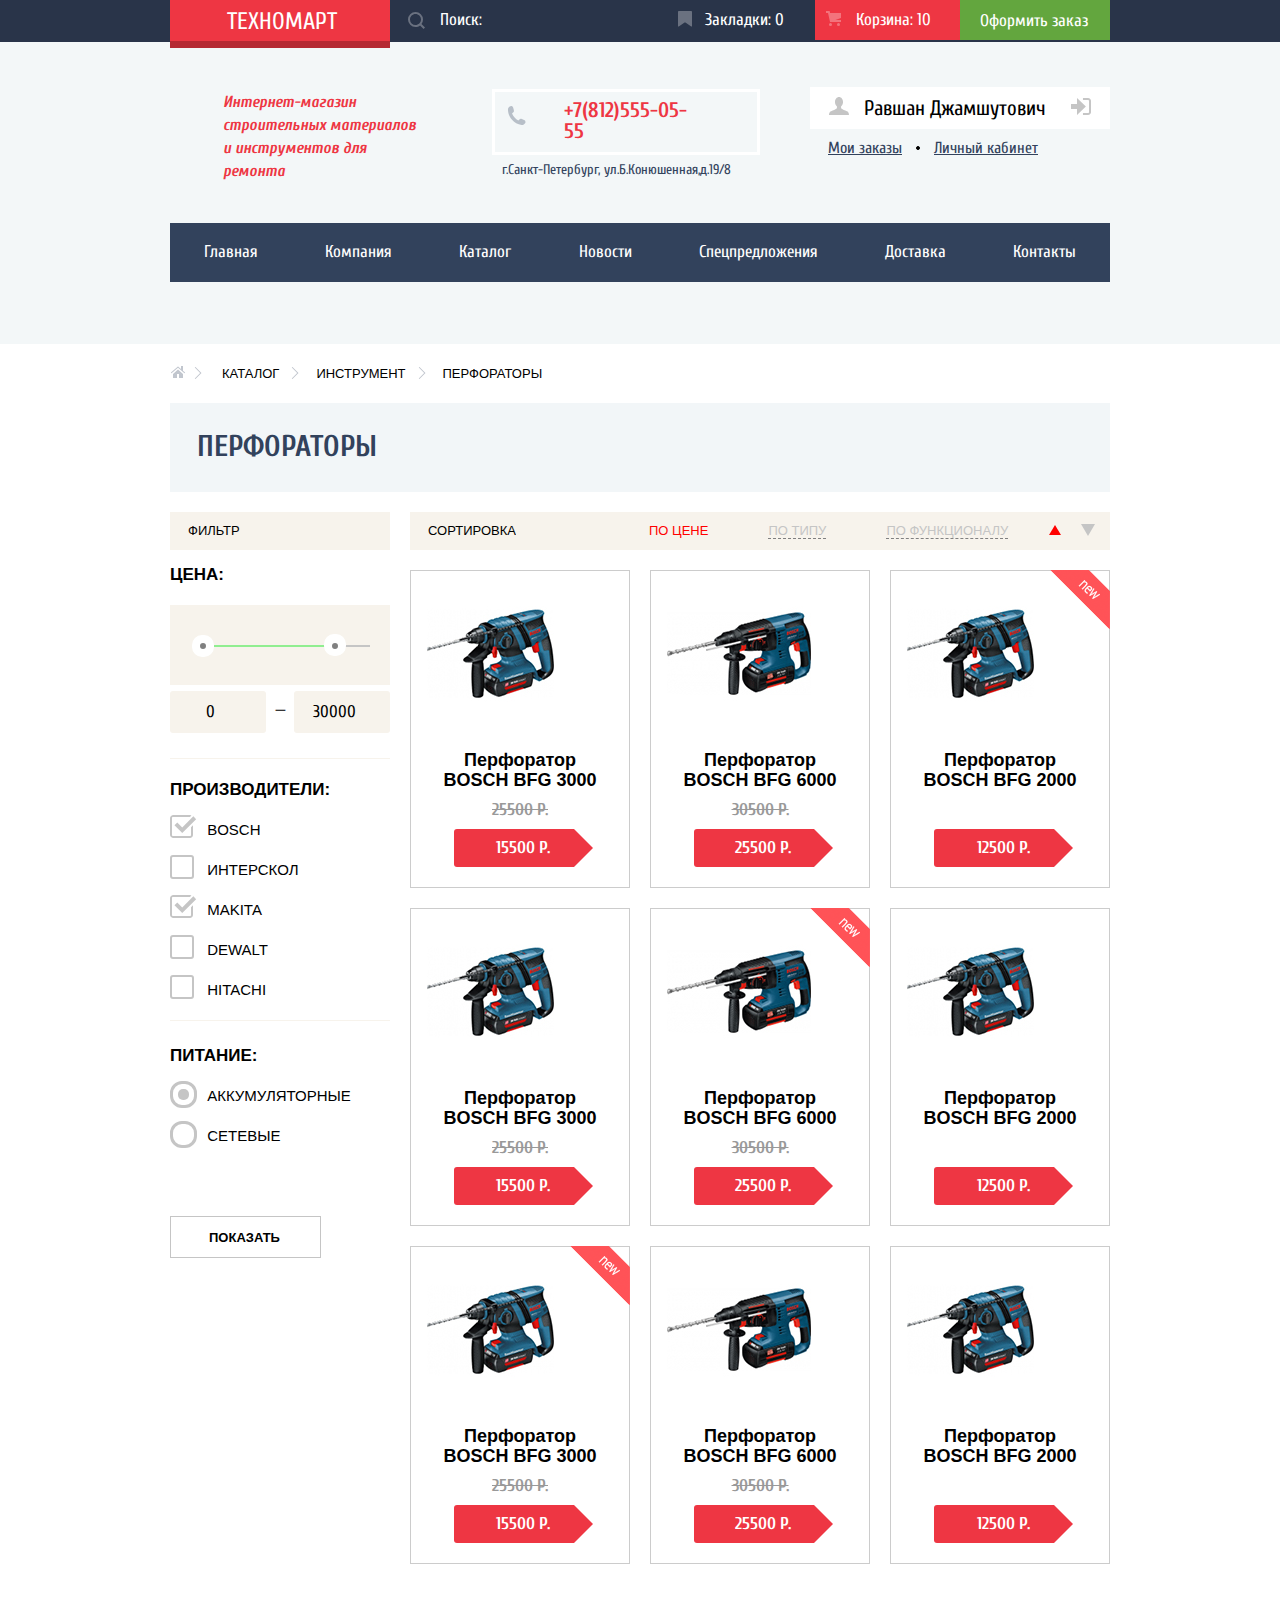
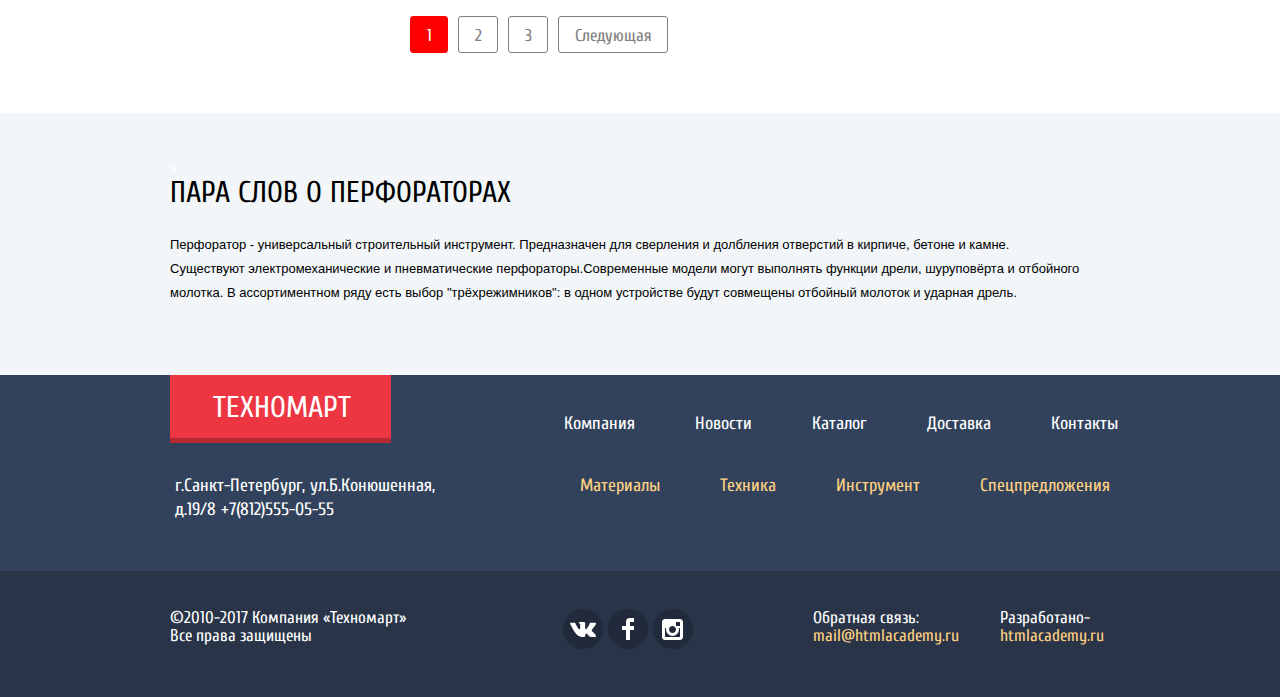
==== catalog.html @ 8d1ab2d9 "проработано в пикселе" ====
<!DOCTYPE html>
<html lang="ru">
  <head>
    <meta charset="utf-8">
    <title>HTML Academy: Техномарт</title>
    <link rel="stylesheet" href="css/normalize.css" type='text/css'>
    <link rel="stylesheet" href="css/style.css" type='text/css'>
    <link href="https://fonts.googleapis.com/css?family=PT+Sans+Narrow:400,700&amp;subset=cyrillic" rel="stylesheet">
    <link href="https://fonts.googleapis.com/css?family=Cuprum:400,700|PT+Sans+Narrow:400,700&amp;subset=cyrillic" rel="stylesheet">
  </head>
  <body>
    <header class="main-header">
       <div class="full-width">
           <div class="header-top">
              <a class="logo-header" href="index.html">ТЕХНОМАРТ</a>
              <form class="search">
              	<input type="search" id="search" placeholder="Поиск:">
              	<button class="search-button" type="submit">
              		<svg xmlns="http://www.w3.org/2000/svg" width="17" height="17" viewBox="0 0 17 17">
              			<path d="M17 15.586l-3.542-3.542A7.465 7.465 0 0 0 15 7.5 7.5 7.5 0 1 0 7.5 15c1.71 0 3.282-.579 4.544-1.542L15.586 17 17 15.586zM2 7.5C2 4.467 4.467 2 7.5 2 10.532 2 13 4.467 13 7.5c0 3.032-2.468 5.5-5.5 5.5A5.506 5.506 0 0 1 2 7.5z"/>
              		</svg>
              	</button>
              </form>     
                    
              <a class="bookmark" href="">Закладки: 0</a>
   						<a class="product-basket basket" href="">Корзина: <span>10</span></a>
              <a class="checkout" href="">Оформить заказ</a>
 
            </div>
         </div>
         <div class="help-container">
         <div class="header-center">
       			<p class="company-describe">Интернет-магазин<br> строительных материалов<br> и инструментов для ремонта</p>
      				<div class="container-contact">
           	  <a class="telefone-number" href="tel:+7(812)555-05-55">
            	  +7(812)555-05-55             
          		</a>
          		<address class="address-header">г.Санкт-Петербург, ул.Б.Конюшенная,д.19/8</address>
      				 </div>
      				 <div class="user-container">
       						
             <a class="login" href="">
               <svg class="login-left"xmlns="http://www.w3.org/2000/svg" width="20" height="18" viewBox="0 0 20 18">
                    <path fill="#c5c5c5" d="M17.881 14.166c-2.144-.735-4.256-1.666-5.207-2.39-.657-.501-.77-1.618-.517-2.415 1.118-.903 1.864-2.477 1.864-4.278C14.021 2.276 12.221 0 10 0S5.979 2.276 5.979 5.083c0 1.801.746 3.374 1.863 4.277.253.798.141 1.915-.517 2.416-.95.724-3.063 1.654-5.207 2.39S0 18 0 18h20s.025-3.099-2.119-3.834z"/>
                </svg>
                Равшан Джамшутович
                <svg class="login-right" xmlns="http://www.w3.org/2000/svg" width="20" height="17" viewBox="0 0 20 17">
                    <path fill="#c5c5c5" d="M14.875 8.5L6 0v6H0v5h6v6z"/>
                    <path fill="#c5c5c5" d="M16.986 15.01h-5.027V17h5.027c2.178 0 3.004-1.81 3.029-3.026V3.028C19.99 1.811 19.164 0 16.986 0h-5.027v1.99h5.027c.839 0 .992.681 1.01 1.057v10.904c-.017.376-.171 1.059-1.01 1.059z"/>
                </svg>
             </a>
            
       						<ul class="list my-menu">
             				<li><a href="">Мои заказы</a></li>
             				<div class="dot"></div>
             				<li><a href="">Личный кабинет</a></li>
         				 </ul>
        			 </div>
         </div>
       <nav class="main-navigation">  
              <ul class="list main-menu">
                 <li><a href="index.html">Главная </a></li>
                 <li><a href="">Компания</a> </li>
                 <li><a href="">Каталог</a> </li>
                 <li><a href="">Новости</a> </li>
                 <li><a href="">Спецпредложения</a> </li>
                 <li><a href="">Доставка </a></li>
                 <li><a href="">Контакты</a></li>
              </ul>
       </nav>
					 
				</div>
			
    </header>
      
    <main class="main">
      <div class="catalog-page">
       <ul class="list changing-page">
           <li >
              <a class="home" href="index.html">
                     <svg xmlns="http://www.w3.org/2000/svg" width="15" height="12" viewBox="0 0 15 12">
                         <g fill="#C1C6CE">
                             <path d="M3 8v4h4V8h2v4h4V8L8 3.516z"/>
                             <path d="M14.831 6.365L13 4.751V0h-2v2.987L8.332.635c-.02-.017-.043-.023-.064-.037a.465.465 0 0 0-.08-.047.551.551 0 0 0-.095-.024C8.062.521 8.032.515 8 .515c-.031 0-.061.006-.092.012a.46.46 0 0 0-.095.025c-.028.011-.053.029-.08.046-.021.014-.045.02-.064.037l-6.498 5.73a.501.501 0 0 0 .33.875.497.497 0 0 0 .331-.125L8 1.677l6.169 5.438a.501.501 0 0 0 .662-.75z"/>
                         </g>
                     </svg>
                 </a>
           </li>
           <li>
              <a href=""> Каталог</a>
           </li>
           <li>
              <a href=""> Инструмент</a>
           </li>
           <li>
              <a href=""> Перфораторы</a>
           </li>
       </ul>
           <h1 class="name-page">ПЕРФОРАТОРЫ</h1>
           <div class="catalog-main">
           <form class="sorting forms" action="" method="post" name="sorting-form">
           <h2 class="name-filter">ФИЛЬТР</h2>
                 
              <fieldset class="form-area">
                  <legend class="type-sort">ЦЕНА:</legend>
                  <div class="range">
                  	<div class="range-line"></div>
                  	<div class="line-continue"></div>
                  	<div class="range-radio">
                  		<div class="radio-into"></div>
                  	</div>
                  	<div class="range-radio radio-right">
                  		<div class="radio-into"></div>
                  	</div>
                  </div>
                  <div class="price-range">
                  		<label class="visually-hidden" for="min-price" name="min-price">Минимальная цена</label>
                  		<input type="number" placeholder="0" id="min-price">
                  		<span>&mdash;</span>
                  		<label class="visually-hidden" for="max-price" name="max-price">Максимальная цена</label>
                  		<input type="number" placeholder="30000" id="max-price">
                 	</div>
              </fieldset>
                 
              <fieldset  class="form-area manufacturers">
                  <legend class="type-sort">ПРОИЗВОДИТЕЛИ:</legend>
              	     <ul class="list filter">
                        <li class="filter-option">
                          <label class="filter-checkbox" >
                           	<input class="visually-hidden" type="checkbox" name="BOSCH" checked>
                           	<span class="checkbox-indicator"></span>
                           	BOSCH
                          </label>
                        </li>
                        <li class="filter-option">
  												<label class="filter-checkbox" >
                            <input class="visually-hidden" type="checkbox" name="Interscol" >
                            <span class="checkbox-indicator"></span>
                            ИНТЕРСКОЛ
													</label>
                        </li>
                        <li class="filter-option">
                          <label class="filter-checkbox" >
                           	<input class="visually-hidden" type="checkbox" name="MAKITA" checked > 
                           	<span class="checkbox-indicator"></span>
                           	MAKITA
                          </label>
                        </li>
                        <li class="filter-option">
                           <label class="filter-checkbox" >
                            	<input class="visually-hidden" type="checkbox" name="DEWALT">
                            	<span class="checkbox-indicator"></span>
                           		DEWALT
                           </label>
                        </li>
                        <li class="filter-option">
                          <label class="filter-checkbox" >
                           		<input class="visually-hidden" type="checkbox" name="HITACHI">
                           		<span class="checkbox-indicator"></span>
                          		HITACHI
                          </label>
                        </li>
                     </ul>
              </fieldset>
                 
              <fieldset  class="form-area">
                     <legend class="type-sort">ПИТАНИЕ:</legend>
                     <ul class="list filter">
                        <li class="filter-option">
                            <label class="filter-radio" >
                            		<input class="visually-hidden " value="battery" type="radio" name="type-of-supply" checked>
                            		<span class="radio-indicator"></span>
                            			АККУМУЛЯТОРНЫЕ
                            </label>
                        </li>
                        <li class="filter-option">
                            <label class="filter-radio" >
                            		<input class="visually-hidden " value="circuit" type="radio" name="type-of-supply">
                            		<span class="radio-indicator"></span>
                            		СЕТЕВЫЕ
                            </label>
                        </li>
                     </ul>
              </fieldset>
              <button class="form-btn" type="submit">Показать</button> 
       </form>
      <div class="all-catalog">
      <div class="sort-container">
       <h2 class="name-sorting">СОРТИРОВКА</h2>
       <ul class="list sort-type"> 
             <li class="price-sort">ПО ЦЕНЕ</li>
             <li><a href="">ПО ТИПУ</a></li>
             <li><a href="">ПО ФУНКЦИОНАЛУ</a></li>
             
       </ul>
       <ul class="list arrows">
             <li>
             			<button class="icon-up-dir" type="button"></button>
             </li>                                   
             <li>
             			<button class="icon-down-dir" type="button"></button>
             </li>                                 
       </ul>
      </div>
       
       <ul class="list catalog-list catalog-container">
             <li class="catalog-item">
                <div class="actions">
                     		<a href="" class="buy">Купить</a>
                     		<a href="" class="in-bookmark">В закладки</a>
                     	</div>
                <a href="">
                    <p class="catalog-item-image">
                         <img src="img/snippet-18927.jpg" width="127" height="112" alt="Перфоратор Bosch BFG 3000">
                    </p>
                    <h3 class="product-name">Перфоратор BOSCH BFG 3000</h3>
                </a>
                <del>25500 Р.</del>
                <ins>15500 Р.</ins>    
             </li>
             
             <li class="catalog-item">
                    <div class="actions">
                     		<a href="" class="buy">Купить</a>
                     		<a href="" class="in-bookmark">В закладки</a>
                     	</div>
                    <a href=""> 
                        <p class="catalog-item-image">
                            <img src="img/snippet-945.jpg" width="144" height="128" alt="Перфоратор Bosch BFG 6000">
                        </p>
                        <h3 class="product-name">Перфоратор BOSCH BFG 6000</h3>
                    </a>
                    <del>30500 Р.</del>
                    <ins>25500 Р.</ins>
             </li> 
                
             <li class="catalog-item">
                    <div class="flag flag-new">Новинка</div>
                    <div class="actions">
                     		<a href="" class="buy">Купить</a>
                     		<a href="" class="in-bookmark">В закладки</a>
                     	</div>
                    <a href="">
                        <p class="catalog-item-image">
                            <img src="img/snippet-18927-1.jpg" width="127" height="112" alt="Перфоратор Bosch BFG 2000">
                        </p>
                        <h3 class="product-name">Перфоратор BOSCH BFG 2000</h3> 
                    </a><br>
                    <ins>12500 Р.</ins>
             </li>
             
             <li class="catalog-item">
                <div class="actions">
                     		<a href="" class="buy">Купить</a>
                     		<a href="" class="in-bookmark">В закладки</a>
                     	</div>
                <a href="">
                    <p class="catalog-item-image">
                         <img src="img/snippet-18927.jpg" width="127" height="112" alt="Перфоратор Bosch BFG 3000">
                    </p>
                    <h3 class="product-name">Перфоратор BOSCH BFG 3000</h3>
                </a>
                <del>25500 Р.</del>
                <ins>15500 Р.</ins>    
             </li>
             
             <li class="catalog-item">
                    <div class="flag flag-new">Новинка</div>
                    <div class="actions">
                     		<a href="" class="buy">Купить</a>
                     		<a href="" class="in-bookmark">В закладки</a>
                     	</div>
                    <a href=""> 
                        <p class="catalog-item-image">
                            <img src="img/snippet-945.jpg" width="144" height="128" alt="Перфоратор Bosch BFG 6000">
                        </p>
                        <h3 class="product-name">Перфоратор BOSCH BFG 6000</h3>
                    </a>
                    <del>30500 Р.</del>
                    <ins>25500 Р.</ins>
             </li> 
                
             <li class="catalog-item">
                    <div class="actions">
                     		<a href="" class="buy">Купить</a>
                     		<a href="" class="in-bookmark">В закладки</a>
                     	</div>
                    <a href="">
                        <p class="catalog-item-image">
                            <img src="img/snippet-18927-1.jpg" width="127" height="112" alt="Перфоратор Bosch BFG 2000">
                        </p>
                        <h3 class="product-name">Перфоратор BOSCH BFG 2000</h3> 
                    </a><br>
                    <ins>12500 Р.</ins>
             </li>
             
             <li class="catalog-item">
                <div class="flag flag-new">Новинка</div>
                <div class="actions">
                     		<a href="" class="buy">Купить</a>
                     		<a href="" class="in-bookmark">В закладки</a>
                     	</div>
                <a href="">
                    <p class="catalog-item-image">
                         <img src="img/snippet-18927.jpg" width="127" height="112" alt="Перфоратор Bosch BFG 3000">
                    </p>
                    <h3 class="product-name">Перфоратор BOSCH BFG 3000</h3>
                </a>
                <del>25500 Р.</del>
                <ins>15500 Р.</ins>    
             </li>
             
             <li class="catalog-item">
                    <div class="actions">
                     		<a href="" class="buy">Купить</a>
                     		<a href="" class="in-bookmark">В закладки</a>
                     	</div>
                    <a href=""> 
                        <p class="catalog-item-image">
                            <img src="img/snippet-945.jpg" width="144" height="128" alt="Перфоратор Bosch BFG 6000">
                        </p>
                        <h3 class="product-name">Перфоратор BOSCH BFG 6000</h3>
                    </a>
                    <del>30500 Р.</del>
                    <ins>25500 Р.</ins>
             </li> 
                
             <li class="catalog-item">
                    <div class="actions">
                     		<a href="" class="buy">Купить</a>
                     		<a href="" class="in-bookmark">В закладки</a>
                     	</div>
                    <a href="">
                        <p class="catalog-item-image">
                            <img src="img/snippet-18927-1.jpg" width="127" height="112" alt="Перфоратор Bosch BFG 2000">
                        </p>
                        <h3 class="product-name">Перфоратор BOSCH BFG 2000</h3> 
                    </a><br>
                    <ins>12500 Р.</ins>
             </li>
       	</ul>
       <ul class="list catalog-navigation">
         <li class="active-item">1</li>                                   
         <li><a href="">2</a></li>                                   
         <li><a href="">3</a></li>                                       
         <li><a class="next" href="">Следующая</a></li>                                      
       </ul>
      	</div>
      </div>
      </div>
      <div class="product-info">
          <div class="product-info-container">>
           <h4>ПАРА СЛОВ О ПЕРФОРАТОРАХ</h4>
           <p >Перфоратор - универсальный строительный инструмент. Предназначен для сверления и долбления отверстий в кирпиче, бетоне и камне.</p>
           <p> Существуют электромеханические и пневматические перфораторы.Современные модели могут выполнять функции дрели, шуруповёрта и отбойного молотка. В ассортиментном ряду есть выбор "трёхрежимников": в одном устройстве будут совмещены отбойный молоток и ударная дрель.</p>
				</div >
      </div>
			   
    </main>
    
     <footer class="main-footer">
        <div class="footer-nav">
          <div class="footer-container-nav">
           	<a class="logo-footer" href="index.html">ТЕХНОМАРТ</a>
           	<ul class="list footer-navigation">
               <li><a href="">Компания</a></li>
               <li><a href="">Новости</a></li>
               <li><a href="">Каталог</a></li>
               <li><a href="">Доставка</a></li>
               <li><a href="">Контакты</a></li>
           	</ul>
          </div>
          <div class="footer-container-user-nav">
           	<p class="footer-contact">
                г.Санкт-Петербург, ул.Б.Конюшенная, д.19/8
                +7(812)555-05-55
           	</p>
           	<ul class="list footer-menu">
               <li><a href="">Материалы</a></li>
               <li><a href="">Техника</a></li>
               <li><a href="">Инструмент</a></li>
               <li><a href="">Спецпредложения</a> </li>
           	</ul>
          </div>
        </div>
        <div class="footer-social-container">
         	<div class=" footer-social">
            <p class="info-company">
                &#169;2010-2017 Компания «Техномарт»
                Все права защищены
            </p>
            <ul class="list networks">
               <li>
                   <a href="">
                      <svg xmlns="http://www.w3.org/2000/svg" width="26" height="15" viewBox="0 0 26 15">
                         <path fill="#FFF" d="M16.138 11.51c.956-.309 2.18 2.04 3.483 2.939.978.681 1.727.534 1.727.534l3.473-.05s1.815-.112.957-1.554c-.071-.12-.503-1.069-2.585-3.022-2.177-2.043-1.882-1.712.739-5.244 1.597-2.153 2.236-3.468 2.036-4.028-.192-.539-1.365-.399-1.365-.399L20.69.713c-.381.001-.704.119-.851.515-.003.004-.621 1.666-1.445 3.079-1.741 2.989-2.436 3.148-2.724 2.961-.661-.433-.494-1.737-.494-2.664 0-2.897.432-4.105-.846-4.417-.427-.104-.739-.172-1.828-.182-1.392-.021-2.574 0-3.244.329-.445.223-.786.712-.579.74.26.035.843.16 1.155.586.401.552.389 1.789.389 1.789s.229 3.411-.54 3.834c-.528.29-1.25-.302-2.803-3.016-.793-1.388-1.392-2.922-1.392-2.922s-.116-.285-.326-.441c-.25-.185-.6-.244-.6-.244L.848.684S.29.7.085.946c-.182.218-.015.668-.015.668s2.909 6.881 6.203 10.347c3.02 3.182 6.452 2.971 6.452 2.971h1.555s.469-.054.709-.312c.224-.24.214-.691.214-.691s-.031-2.109.935-2.419z"/>
                      </svg>
                    </a>
               </li>
               <li>
                   <a href="">
                      <svg xmlns="http://www.w3.org/2000/svg" width="12" height="22" viewBox="0 0 12 22">
                          <path fill="#FFF" d="M12 4V0H8a4 4 0 0 0-4 4v4H0v4h4v10h4V12h4V8H8V4h4z"/>
                      </svg>
                   </a>
               </li>
               <li>
                  <a href="">
                      <svg xmlns="http://www.w3.org/2000/svg" width="21" height="21" viewBox="0 0 21 21">
                          <path fill="#FFF" d="M18 0H3C1.35 0 0 1.35 0 3v15c0 1.65 1.35 3 3 3h15c1.65 0 3-1.35 3-3V3c0-1.65-1.35-3-3-3zm-7.5 7c1.93 0 3.5 1.57 3.5 3.5S12.43 14 10.5 14 7 12.43 7 10.5 8.57 7 10.5 7zM18 18H3V9h1.181A6.504 6.504 0 0 0 4 10.5a6.5 6.5 0 1 0 13 0 6.45 6.45 0 0 0-.181-1.5H18v9zm0-11h-4V3h4v4z"/>
                      </svg>
                  </a>
                </li>
            </ul>
              <p class="mail feedback">
                    Обратная связь:
                    <a href="mailto:email@">mail@htmlacademy.ru </a>
                </p>
              <p class="mail developers">
                    Разработано- 
                    <a href="https://htmlacademy.ru/intensive/htmlcss">htmlacademy.ru</a>
                </p>
          	 </div>
        </div>
      </footer>
<!--
      
      
      <section class="modal modal-login">
      	<div class="message-container">
      		<div class="bookmark-image"></div>
      		<p class="bookmark-message">Товар добавлен в корзину!</p>
      	</div>
      		<div class="button-send-form">
      			<button class="checkout-button" type="button">Оформить заказ</button>
      			<button class="return-page" type="button">Продолжить покупки</button>
      		</div>
      	
  			<button class="modal-close" type="button">Закрыть</button>
		  </section>
-->

      

  </body>
</html>
---- css/style.css ----
﻿body{
    
    font-family: 'Cuprum',Arial, sans-serif;
    font-size:17px;
    line-height: 18px;
    font-weight: 400;
    color:#ffffff;
    width:100%;
    background-color:#f3f7f8;
    
}
img{
	max-width: 100%;
	height: auto;
}
.visually-hidden{
	visibility: hidden;
}


.bookmark::before,
.product-basket::before{
	position:absolute;
	content:"";
	top:10px;
	left:10px;
	width:16px;
	height:18px;
	
	background-repeat:no-repeat;
	background-position:0 0;
	
	opacity:0.3;
}
.bookmark::before{
	margin-left:-2px;
	margin-top:1px;
	background-image:url(../img/icon-bookmark.svg);
}
.product-basket::before{
	margin-left:1px;
	margin-top:1px;
	background-image:url(../img/icon-cart.svg);
}
.search button[type="submit"]{
	opacity:0.3;
}
.search button[type="submit"]:hover{
	opacity:1;
}

.search input[type="search"]::-webkit-input-placeholder{
	color:#ffffff;
}

.search input[type="search"]:-ms-input-placeholder{
	color:#ffffff;
}

.search input[type="search"]::-ms-input-placeholder{
	color:#ffffff;
}

.search input[type="search"]::placeholder{
	color:#ffffff;
}

.bookmark:hover::before,
.product-basket:hover::before,
.product-basket:focus::before,
.bookmark:focus::before{
	opacity:1;
}
.bookmark:active::before,
.product-basket:active::before{
	opacity:0.4;
}

a{
    text-decoration: none;
    color:#ffffff;
}
.list{
    list-style: none;
}
.header-top{
		margin-left:10px;
		margin-right:10px;
    background-color:#293449;
}
.header-top .bookmark{
	position:relative;
	display:block;
	max-width:150px;
	min-width:142px;
	text-align: center;
	padding-top:11px;
	padding-bottom:9px;
	padding-left:3px;
}
.header-top .product-basket{
	position:relative;
	display:inline-block;
	min-width:134px;

	text-align: center;
	padding-left:11px;
	padding-top:11px;
	padding-bottom:10px;
}
.checkout{
	display:inline-block;
	max-width:150px;
	padding-left:20px;
	padding-right:22px;
	padding-top:12px;
	padding-bottom:7px;
  background-color:#63a63e;
}
.checkout:hover,
.checkout:focus{
	background-color:#5fbb2d;
}
.checkout:active{
	background-color:#518534;
	color:#a8c29a;
}
.search{
	margin-left:220px;
	display:-webkit-box;
	display:-ms-flexbox;
	display:flex;
	min-width:260px;
}
.search input[type="search"]{
	width:230px;
	min-height:40px;
	padding:0px;
	background-color: transparent;
	border:0px;
	-webkit-box-ordinal-group:3;
	    -ms-flex-order:2;
	        order:2;
}
.search input[type="search"]:focus{
	background-color:white;
	outline:0px;
}

.search button[type="submit"]{
	background-color: transparent;
	border:0px;
	width:50px;
	padding-left:2px;
	padding-right:0px;
	padding-top:10px;
	padding-bottom:5px;
	-webkit-box-ordinal-group:2;
	    -ms-flex-order:1;
	        order:1;
	text-align: center;
}

.search-button path {
	fill: #fff;
	outline:0px;
	opacity: 1;
}


input[type="search"]:focus ~ button[type="submit"] {
	background-color: white ;
	opacity: 1 ;
}

input[type="search"]:focus ~  button[type="submit"] path  {
	fill: red;
}
.search:hover {
	background-color:#212a3a; 
}
.search:hover + .search-button path {
	fill:#fff; 
}


.product-basket:hover,
.bookmark:hover,
.product-basket:focus,
.bookmark:focus{
	background-color:#161d29;
}
.product-basket:active,
.bookmark:active{
	background-color:#161d29;
	color:#a2a5a9;
}
.logo-header,
.logo-footer{
    text-transform: uppercase; 
    font-size:24px;
		max-width:220px;
    line-height: 24px;
		padding:0px;
    background-color:#ee3643;
}

.logo-footer{
	display:inline-block;
	font-size:30px;
  line-height: 30px;
	padding-top:18px;
	padding-bottom:14px;
	padding-left:43px;
	padding-right:40px;
	margin:0px;
	border-bottom: 5px solid #b52933;
	text-align: center;
}
.logo-header{
	position:absolute;
	display:inline-block;
	padding-top:10px;
	padding-bottom:7px;
	padding-left:57px;
	padding-right:53px;
	margin:0px;
	border-bottom: 7px solid #b52933;
	text-align: center;
	z-index: 2;
}
.logo-header:hover,
.logo-footer:hover,
.logo-header:focus,
.logo-footer:focus{
	background-color:#ca2c37;
}
.logo-header:active,
.logo-footer:active{
	background-color:#ba2732;
}
.user-enter a:hover,
.user-enter a:focus{
	color:red;
}
.user-enter .user:active{
	color:#c5c5c5;
}
.user-enter .user:active path{		
	fill:#c5c5c5;
}
.user-enter svg{
	margin-left:-5px;
}
.user:hover path,
.user:focus path{
	fill:black;
}
.registration a:hover,
.registration a:focus{
	color:red;
}
.registration a:active{
	color:#c5c5c5;
}
.main-page{
    background-color:#ffffff;
}
.registration a{
	display:block;
    font-size:21px;
    line-height: 21px;
    color:black;
    padding-top:10px;
		padding-left:25px;
		padding-right:24px;
		padding-bottom:10px;
    background-color: #ffffff;
}


.company-describe{
		max-width:204px;
    font-size:16px;
    line-height: 23px;
    font-style:italic;
		font-weight: 700;
    color:#ee3643; 
		width:300px;
		padding-top:49px;
		padding-left: 53px;
		padding-right: 45px;
		padding-bottom: 40px;
		margin-right: 20px;
		margin-top: 0px;
		margin-bottom:0px;
		text-align:left;
	
}

.address-header{
    color:#32425c;
    font-size: 14px;
    line-height:24px;
    font-style:normal;
		margin-top:3px;
		margin-left:10px;
}
.telefone-number{
	  display:inline-block;
    font-size:21px;
    line-height: 21px;
		font-weight:700;
    color:#ee3643;
		border:3px solid #ffffff;
		padding-top:8px;
		padding-left:69px;
		padding-right:52px;
		padding-bottom:10px;
	  
		background-image: url(../img/icon-phone.svg);
		background-repeat:no-repeat;
	  background-position:5% 35%;
	
		
}
.popular{
	display:-webkit-box;
	display:-ms-flexbox;
	display:flex;
	-webkit-box-pack: justify;
	    -ms-flex-pack: justify;
	        justify-content: space-between;
  background-color:#f9f5f0;
	padding-top:23px;
	padding-left:27px;
	padding-right:24px;
}
.main-menu{
    display:-webkit-box;
    display:-ms-flexbox;
    display:flex;
		margin-top:40px;
		padding:0px;
	
		-webkit-box-pack: center;
	
		    -ms-flex-pack: center;
	
		        justify-content: center;
}
.main-menu a{
    font-size:17px;
    line-height: 17px;
    text-decoration: none;
    padding: 8px 14px;
    color: #ffffff;
    display:inline-block;
    background-color: #32425c;
		padding-top:20px;
		padding-bottom:22px;
		display:block;
}
.main-menu a:hover,
.main-menu a:focus{
    background-color:#1d2739;
    
}
.main-header{
	padding-bottom:62px;
}
.main-menu a:active{
	background-color:#1d2739;
    color:#686f7b;
}
.advantages b{
    font-size:24px;
    line-height: 30px;
    color:white;
		
}
.advantages p{
    font-size:14px;
    line-height: 18px;
    color:white;
}
.slider b{
    font-size:24px;
    line-height: 30px;
    color:white;
}
.main h2{
    font-size:30px;
    line-height: 30px;
	font-weight:400;
    color:#32425c;
		margin-top:6px;
		margin-bottom:27px;
}
.index-list li{
    font-family: 'PTSans',"Arial", sans-serif;
    font-size:17px;
    line-height:18px;
}
.catalog-item .product-name{
    font-family: "PTSans","Arial", sans-serif; 
    font-size:18px;
    line-height: 20px;
    font-weight:700;
    color:black; 
		min-height:40px;
    padding:4px 18px;
    margin-top:10px;
    margin-bottom:7px; 
}
.catalog-item ins{
	display:block;
	text-decoration: none;
	padding-top:10px;
	padding-bottom:10px;
	background-color:#ee3643;
	position:relative;
  width:80px;
  margin:10px auto;
  margin-bottom:20px;
	margin-left:43px;
  padding:10px 29px;
  color:white;
  background:#ee3643;
  border-radius:3px;
}
.main-page .button{
    font-family: "Cuprum","Arial", sans-serif;
    font-size:14px;
    line-height: 18px;
    color:black; 
		margin:0;
	padding:0;
} 

.contact-container a,
.company-container a{
	margin-bottom:38px;
}
.contact-container a:hover,
.company-container a:hover,
.contact-container a:focus,
.company-container a:focus{
	background-color:#ca2c37;
}
.contact-container a:active,
.company-container a:active{
	background-color:#ca2c37;
}
.all-items{
	display:inline-block;
	font-weight:400;
	padding-left:55px;
	padding-right:55px;
	padding-top:12px;
	padding-bottom:8px;
	text-align: center;
	border-radius: 3px;
	background-color:#ee3643;
	margin:0px;
	
}
.all-manufactures{
	display:inline-block;
	font-weight:400;
	padding-left:69px;
	padding-right:68px;
	padding-top:10px;
	padding-bottom:10px;
	text-align: center;
	border-radius: 3px;
	background-color:#ee3643;
	margin:0px;
}
.catalog-item del{
    color:grey;
}
.services p,
.delivery p{
font-family: 'PTSans',Arial, sans-serif;    
font-size:13px;
line-height: 24px; 
color:black;
}
.delivery h2{
	font-size:36px;
	line-height:36px;
	font-weight:400;
	margin-bottom: 25px;
	margin-top:41px;
}
.services h2{
	margin-top:66px;
	margin-bottom:26px;
	font-weight:400;
}
.services-delivery{

	padding-bottom:75px;
  background-color:#f4f8f9;
	
}
.full-services-delivery{
	display:-webkit-box;
	display:-ms-flexbox;
	display:flex;
	-webkit-box-orient: vertical;
	-webkit-box-direction: normal;
	    -ms-flex-direction: column;
	        flex-direction: column;
	width:940px;
	margin:0px auto;
	padding:0 10px;
	background-image:url(../img/Car.png);
	background-repeat: no-repeat;
	background-position:98% 140%;
}

.services p{
	width:430px;
	padding-top:2px;
	margin-bottom:26px;
}
.helpbox .delivery{
	width:300px;
	padding-left:80px;
	border-left: 0px solid grey;
  -webkit-box-shadow: -11px 0px 10px -8px #cccccc;
          box-shadow: -11px 0px 10px -8px #cccccc;
}
.helpbox{
	display:-webkit-box;
	display:-ms-flexbox;
	display:flex;
}
.helpbox .services-item{
	width:240px;
	padding-top:27px;
	padding-bottom:10px;
	padding-left:0px;
}

.services-item a{
	font-family:"Cuprum","Arial", sans-serif;
		font-size:14px;
		line-height:18px;
		display:inline-block;
		width:216px;
		padding-left:23px;
		padding-top:13px;
		padding-bottom:18px;
		background-color:#32425c;
    font-size:21px;
    line-height: 30px;   
}

.services-item a:hover,
.services-item a:focus{
	background-color:white;
	color:grey;
}
.delivery-active a{
	background-color:white;
	color:grey;
}
.company-description p{
	font-family: 'PTSans',"Arial", sans-serif;    
	font-size:13px;
	line-height: 24px; 
	color:black;
	padding-bottom: 15px;
}
.delivery-companies{
	font-family: 'PTSans',"Arial", sans-serif;    
    font-size:18px;
    line-height: 20px; 
    color:black;   
		font-weight:400;
		margin:0px;
		padding-left:0px;
	
}
.delivery-companies li{
	padding-bottom:20px;

}
.delivery-companies li::before{
	content:"—";
	color:red;
	margin-right:12px;
	font-weight:700;
}

.contacts p{
font-family: 'PTSans',"Arial", sans-serif;    
font-size:13px;
line-height: 24px; 
color:black; 

}
.footer-navigation,
.footer-contact{
		display:block;
    font-size:18px;
    line-height: 24px; 
		margin-top:17px;
	margin-bottom:7px;
		padding-left:5px;
    color:white;
}
.footer-navigation a:hover,
.footer-menu a:hover,
.footer-navigation a:focus,
.footer-menu a:focus{
	text-decoration: underline;
	text-underline-position: under;
}
.footer-navigation a:active{
	text-decoration: none;
	color:rgb(228,233,237,0.4);
}
.footer-menu a:active{
	text-decoration: none;
	color:rgb(255,209,128,0.4);
}
.feedback a:hover,
.developers a:hover,
.feedback a:focus,
.developers a:focus{
	text-decoration: underline;
	text-underline-position: under;
}
.feedback a:active,
.developers a:active{
	color:red;
}
.footer-menu a{
		display:inline-block;
		margin-left:60px;
    font-size:18px;
    line-height: 24px; 
    color:#ffd180;
}
.info-company{
	display:block;
	margin:0px;
}
.footer-social info-company{
	display:inline-block;
	  width:230px;
		margin:0px;
    font-size:16px;
    line-height: 18px; 
    color:white;
}
.feedback{
	margin-top:0;
	
}
.developers{
	margin-top:0;
	margin-left:27px;
	padding-right:10px;
	width:100px;
	text-align: left;
}
.mail a{
    color:#ffd180;
}
.help-delivery{
	margin-top:0;
}
.delivery p{
	margin-bottom:0px;
}
.networks a{
  display: -webkit-box;
  display: -ms-flexbox;
  display: flex;
	-webkit-box-pack: center;
	    -ms-flex-pack: center;
	        justify-content: center;
	-webkit-box-align: center;
	    -ms-flex-align: center;
	        align-items: center;
  width: 40px;
  height: 40px;
	border-radius:50%;
  background-color: #212a3a;
  margin-right: 5px;
}
.networks a:hover,
.networks a:active,
.networks a:focus{
	background-color: red;
}

.footer-nav{
    background-color:#32425c;
}
.footer-social{
		width:940px;
		margin:0px auto;
		padding:0 10px;
		padding-bottom:35px;
		display:-webkit-box;
		display:-ms-flexbox;
		display:flex;
    background-color:#293449;
}
.catalog-item{
	  position:relative;
    display:inline-block;
    width:218px;
    margin-right:20px;
    margin-bottom:20px;
    border:1px solid #ccc;
    font-weight:bold;
    text-align:center;
}
.index-list{
	margin:0px;
	padding:0px;
	padding-top:21px;
}


.deferred-goods a {
    background-color:#ee3643;
}
.my-menu a{
    font-size:16px;
    line-height: 18px;
    text-decoration: underline;
    color:#32425c;
}
.my-menu a:hover,
.my-menu a:focus{
   color:red;
	 border-color:red;
}
.my-menu a:active{
   color:#c5c5c5;
	 border-color:#c5c5c5;
}
.login {
    font-size:21px;
    line-height: 21px;
    color:black;
}

.changing-page a{
    font-family: "PTSans","Arial", sans-serif;
    font-size:13px;
    line-height: 18px;
		padding-left:37px;
    text-transform: uppercase;
    color:black;
}
.changing-page .home{
		padding:0px;
}
.name-page{
    font-size:30px;
    line-height: 30px;
    text-transform: uppercase;
    color:#32425c;
}
.catalog-page h2{
		font-family: "PTSans","Arial", sans-serif;
    font-size:13px;
    line-height: 18px;
    text-transform: uppercase;
    color:black; 
		margin:0px;
	padding-left:18px;
}
.type-sort{
    font-family: "PTSans","Arial", sans-serif;
    font-weight: 700;
    font-size:17px;
    line-height: 30px;
    text-transform: uppercase;
    color:black; 
		padding-bottom:15px;
    
}
.filter-option{
    font-family: 'PTSans',"Arial", sans-serif;
    font-size:15px;
    line-height: 20px;
    text-transform: uppercase;
    color:black; 
	padding:0px;
		margin-bottom:20px;
}
.form-btn{
    font-family: 'PTSans',"Arial", sans-serif;
    font-size:13px;
    line-height: 18px;
    text-transform: uppercase;
    color:black; 
		display:inline-block;
		color:black;
		font-weight:700;
		padding-left:38px;
		padding-top:12px;
		padding-right:40px;
		padding-bottom:10px;
		background-color:#ffffff;
		border:1px solid #c5c5c5;
		cursor:pointer;
	margin-top:50px;
}
.product-info{
		width:100%;
   background-color:#f2f6f8;
	 padding-top:47px;
	 padding-bottom:70px;
}
.product-info-container{
	width:940px;
	padding:0 10px;
	margin:0 auto;
}
.popular h4{
	margin:0px;
	padding:0px;
}
.product-info h4{
		width:940px;
		margin:0 auto;
		padding:0 10px;
    font-size:30px;
    line-height: 30px;
    font-weight:400;
		padding-bottom:25px;
	padding-left:0;
    text-transform: uppercase;
    color:black;  
}
.product-info h3{
	margin:0px;
	padding:0px;
}
.product-info p{
    font-family: 'PTSans',"Arial", sans-serif;
    font-size:13px;
    line-height: 24px;
    color:black; 
		width:940px;
		margin:0 auto;
		padding:0 10px;
	padding-left:0;
}


/*-----------------*/
html,body{
	
	min-height: 1750px;
	
}
body{
	min-width: 900px;
}
.full-width{
	width:100%;
	height:42px;
	background-color:#293449;
}

.header-top{
	display:-webkit-box;
	display:-ms-flexbox;
	display:flex;
  width:940px;
	max-height: 42px;
	margin:0px auto;
	padding:0 10px;
	-ms-flex-wrap: wrap;
	    flex-wrap: wrap;
	
	
}
.header-center{
	width:940px;
	margin:0px auto;
	
	display:-webkit-box;
	
	display:-ms-flexbox;
	
	display:flex;
	-ms-flex-pack: distribute;
	    justify-content: space-around;
}

.registration-item{
	width:150px;
}
.main-menu li{
	text-align: center;-ms-flex-preferred-size: auto;flex-basis: auto;
	-webkit-box-flex: 1;
	    -ms-flex-positive: 1;
	        flex-grow: 1;
}
.advantages .advantages-item {
	width:278px;
	padding-left:22px;
	padding-top:23px;
	margin-left:0px;
	
}
.materials{
	position:relative;
	margin-bottom: 20px;
	margin-right:20px;
	background-color:#ffbf47;
	background-image: url(../img/icon-1.svg);
	background-repeat: no-repeat;
	background-position:83% 55%;
}
.materials .flag-item{
    position:absolute;
    top:0px;
    right:0px;
    width:60px;
    height:60px;
    text-indent:-1000px;
    overflow:hidden;
    z-index:2;
}
.materials .new-flag{
    background:url("../img/new-flag.png") no-repeat 0 0;
}
.instruments{
	margin-bottom: 20px;
	margin-right:20px;
	background-color:#3bbce3;
	background-image: url(../img/icon-2.svg);
	background-repeat: no-repeat;
	background-position:87% 53%;
}
.tech{
	margin-bottom: 20px;
	background-color:#dc91d8;
	background-image: url(../img/icon-3.svg);
	background-repeat: no-repeat;
	background-position:87% 53%;
}
.discounts{
	margin-bottom: 20px;
	background-color:#8ed78f;
	background-image: url(../img/icon-4.svg);
	background-repeat: no-repeat;
	background-position:81% 50%;
}
.catalog-link{
	font-size:14px;
	line-height:18px;
	display:block;
	width:112px;
	color:white;
	padding-top:12px;
	padding-bottom:10px;
	background-color:rgb(229,229,229,0.4);
	margin-right:0px;
	margin-top:10px;
	margin-bottom:20px;
	text-align: center;
	padding-left:14px;
	padding-right:12px;
	border-radius: 3px;
}

.open-catalog:hover,
.open-catalog:focus{
	background-color:#ca2c37;
}

.catalog-link:hover,
.catalog-link:focus{
	background-color:rgb(229,229,229,0.6);
}
.catalog-link:active{
	background-color:rgb(229,229,229,0.8);
}
.button-link:hover,
.button-link:focus{
	background-color:#ca2c37;
}

.advantages{
	padding-left:0px;
	padding-top:62px;
	padding-bottom:55px;
	margin-bottom:0px;
	display:-webkit-box;
	display:-ms-flexbox;
	display:flex;
	-webkit-box-pack: justify;
	    -ms-flex-pack: justify;
	        justify-content: space-between;
}
.first-container{
	display:-webkit-box;
	display:-ms-flexbox;
	display:flex;
	-ms-flex-wrap:wrap;
	    flex-wrap:wrap;
	padding-left:0px;
}
.second-container{
	display:-webkit-box;
	display:-ms-flexbox;
	display:flex;
	-webkit-box-orient:vertical;
	-webkit-box-direction:normal;
	    -ms-flex-direction:column;
	        flex-direction:column;
	padding-left:0px;
	padding-bottom:0px;
}
.help-container{
	width:940px;
	margin:0px auto;
	
}

.main-menu{
	width:940px;
	margin:0px auto;
}

.index-list{
	display:-webkit-box;
	display:-ms-flexbox;
	display:flex;
	-ms-flex-wrap:wrap;
	    flex-wrap:wrap;
}
.index-list li:nth-child(4){
	margin-right:0px;
}

.companies-list{
	width:940px;
	margin:0 auto;
	display: -webkit-box;
	display: -ms-flexbox;
	display: flex;
	-ms-flex-line-pack: start;
	    align-content: flex-start;
	-ms-flex-wrap:wrap;
	    flex-wrap:wrap;
	padding:0px;
	padding-bottom:83px;
}
.companies-list li{
	display:block;
	width:218px;
	height:145px;
	margin-top:20px;
	margin-right:20px;
	display:-webkit-box;
	display:-ms-flexbox;
	display:flex;
	-webkit-box-align: center;
	    -ms-flex-align: center;
	        align-items: center;
  -webkit-box-pack: center;
      -ms-flex-pack: center;
          justify-content: center;
	border:1px solid black;
}
.companies-list li:nth-child(4n){
	margin-right:0px;
}
.companies-list li:hover,
.companies-list li:focus{
	-webkit-box-shadow: 0 0 15px rgba(0,0,0,0.5);
	        box-shadow: 0 0 15px rgba(0,0,0,0.5);
}



.container-contact{
	width:300px;
	padding-top:47px;
	padding-right:30px;
	margin-right:20px;
	
}
.user-enter{
	display:inline-block;
	width:120px;
	margin-right:10px;
	
}

.registration{
	width:300px;
	display: -webkit-box;
	display: -ms-flexbox;
	display: flex;
	
	padding-top:48px;
	padding-left:20px;
	margin:0px;
}
.full-services-delivery{
	display:-webkit-box;
	display:-ms-flexbox;
	display:flex;
}

.main-page{
	width:940px;
	margin:0px auto;
	padding:0 10px;
}
.main-page h4{
	margin:0;
	padding:0;
}
.company-contact-container{
	display:-webkit-box;
	display:-ms-flexbox;
	display:flex;
	-webkit-box-pack: justify;
	    -ms-flex-pack: justify;
	        justify-content: space-between;
	width:940px;
	margin:0px auto;
	padding:0 10px;
	padding-bottom:72px;
	
}
.company-contact-container h2{
	margin-top:78px;
	margin-bottom:24px;
	font-weight:400;
}
.company-contact-container p{
	margin-top:8px;
	margin-bottom: 8px;
}
.company-contact-container a:active{
	background-color:#ba2732;
}
.contacts img{
	margin-top:30px;
	margin-bottom:24px;
}
.company-container{
	width:600px;
	margin-right:79px;
}
.contact-container{
	width:320px;
}

.main-footer{
	width:100%;
}
.footer-container-nav{
	width:940px;
	margin:0px auto;
	padding:0 10px;
	-webkit-box-pack: justify;
	    -ms-flex-pack: justify;
	        justify-content: space-between;
}
.footer-navigation{
	display:-webkit-box;
	display:-ms-flexbox;
	display:flex;
	padding-left:113px;
}
.footer-navigation a{
	display:inline-block;
	padding-top:20px;
	  margin-left:60px;
}
.footer-container-nav{
	display:-webkit-box;
	display:-ms-flexbox;
	display:flex;
}
.footer-container-user-nav{
	display:-webkit-box;
	display:-ms-flexbox;
	display:flex;	
	width:940px;
	margin:0px auto;
	padding:0 10px;
	padding-top:14px;
	padding-bottom:42px;
	-webkit-box-pack: justify;
	    -ms-flex-pack: justify;
	        justify-content: space-between;
}
.footer-menu{
	display:-webkit-box;
	display:-ms-flexbox;
	display:flex;
}

.footer-social-container{
	width:100%;
	padding-top:38px;
	background-color:#293449;
}

.btn a{
	display:inline-block;
	text-align: center;
	font-size:14px;
	line-height:18px;
	padding-left:40px;
	padding-right:40px;
	padding-top:10px;
	padding-bottom:10px;
	margin-top:10px;
	margin-bottom:10px;
	border-radius: 3px;
	background-color:#ee3643;
}
.btn .address{
	display:inline-block;
	font-family:"Cuprum","Arial", sans-serif;
	font-size:14px;
	font-weight:400;
	line-height:18px;
	padding-top:11px;
	padding-left:64px;
	padding-right:58px;
	text-align:center;
	margin:0px;
}

.networks{
	display: -webkit-box;
	display: -ms-flexbox;
	display: flex;
	padding:0;
	margin:0px;
	padding-left:153px;
	margin-right:115px;
}
.second-container .delivery{
	background-color:#ffc047;
	background-image: url(../img/icon-5.svg);
	background-repeat: no-repeat;
	background-position:87% 53%;
}

.slider-container{
	width:620px;
	height:241px;
	padding-top:25px;
	background-image:url(../img/Worker.jpg);
}
.slider b{
	font-size:36px;
	line-height:36px;
	margin-bottom:5px;
}
.slider p{
	font-size:18px;
	line-height:24px;
}
/*catalog*/
.user-container{
	width:300px;
	padding-right:0px;
	padding-left:0px;
  padding-top:45px;
	text-align: right;
}
.basket{
	background-color:#ee3643;
}
.login{
	display:inline-block;
	text-align:center;
	min-width:300px;

	padding-top:10px;
	padding-bottom:10px;

	background-color:#ffffff;
}
.login:hover path,
.login:focus path{
	fill:black;
}
.login .login-right{
	padding-left:20px;
}
.login .login-left{
	padding-right:10px;
}
.login:active path{
	fill:#c5c5c5;
}
.login:active{
	color:darkgrey;
}
.my-menu{
	display:-webkit-box;
	display:-ms-flexbox;
	display:flex;
	padding-left:18px;
	margin-top:10px;
}
.main{
	width:100%;
	background-color:#ffffff;
}
.catalog-page{
	width:940px;
	margin:0px auto;
	padding:0 10px;
	padding-top:20px;
	padding-bottom:20px;
}
.changing-page{
	display:-webkit-box;
	display:-ms-flexbox;
	display:flex;
	margin:0px;
	padding:0px;
}
.changing-page li:last-child,
.changing-page li:nth-child(3),
.changing-page li:nth-child(2){
	background-image:url(../img/icon-right-small.svg);
	background-repeat:no-repeat;
	background-position: 10% 43%;
}
.name-page{
	background-color:#f2f6f8;
	padding-left:27px;
	padding-top:29px;
	padding-bottom:30px;
}
.catalog-main{
	display:-webkit-box;
	display:-ms-flexbox;
	display:flex;
}
.forms{
	width:220px;
	
	margin-right:20px;
}
.sort-container,
.sort-type{
	margin:0px;
	display:-webkit-box;
	display:-ms-flexbox;
	display:flex;
	background-color:#f7f3ec;
	-webkit-box-align: baseline;
	    -ms-flex-align: baseline;
	        align-items: baseline;
}
.name-filter{
	width:202px;
	padding-top:10px;
	padding-bottom:10px;
	padding-left: 18px;
	background-color:#f7f3ec;
	margin: 0px;
}
.name-sorting{
	background-color:#f7f3ec;
}

.sort-type{
	min-width:380px;
	padding-top:10px;
	padding-bottom:10px;
	padding-left:133px;
}
.sort-type{
	font-family:"PTSans","Arial", sans-serif;
	font-size: 13px;
	line-height: 18px;
}
.sort-type a,
.sort-type .price-sort{
	color:#c5c5c5;
	border-bottom:1px dashed grey;
}
.sort-type a:hover,
.sort-type a:focus{
	color:black;
	border-bottom:1px solid red;
}
.sort-type a:active{
	color:red;
	border-bottom:0px none;
}
.sort-type li:nth-child(1){
	margin-right:60px;
}
.sort-type li:nth-child(2){
	margin-right:60px;
}
.sort-type 
.sort-container{
	padding-left:18px;
}
.sort-container{
	margin-bottom:20px;
}
.sort-type .price-sort,
.sort-type .price-sort:hover,
.sort-type .price-sort:focus,
.sort-type .price-sort:active{
	color:red;
	border-bottom:0px none;
	cursor:default;
}
.catalog-list{
	display:-webkit-box;
	display:-ms-flexbox;
	display:flex;
	-ms-flex-wrap:wrap;
	    flex-wrap:wrap;
	padding:0px;
	margin:0px;

}


.catalog-container .catalog-item:nth-child(3n){
	margin-right:0px;
}
.catalog-navigation{
	display:-webkit-box;
	display:-ms-flexbox;
	display:flex;	
	margin:0;
	padding:0;
	margin-top:32px;
	margin-bottom:40px;
}
.catalog-navigation a,
.catalog-navigation .active-item{
	
	display:inline-block;
	padding-top:10px;
	padding-bottom:7px;
	padding-left:16px;
	padding-right:15px;
	margin:0;
	margin-right:10px;
	background-color:transparent;
	color:grey;
	text-align:center;
	border-radius:3px;
	border:1px solid grey;
}
.catalog-navigation .active-item {
	background-color:red;
	color:white;
	border-color:red;
	cursor:default;
}
.catalog-navigation a:hover,
.catalog-navigation a:focus{
	color:black;
	border-color:#grey;
}
.catalog-navigation a:active{
	border-color:red;
}
.slider b,
.slider p{
	padding-left:24px;
}
.slider p{
	background-color: transparent;
	margin:0px;
}
.slider a{
	font-size:14px;
	line-height:18px;
	display:inline-block;
	background-color:#ee3643;
	padding-left:48px;
	padding-right:45px;
	padding-top:13px;
	padding-bottom:10px;
	margin-left:27px;
	text-align:center;
	border-radius:3px;
}
.slides-container{
	margin-top:120px;
	position: relative;
	display:-webkit-box;
	display:-ms-flexbox;
	display:flex;
}
.slides-arrows{
	min-width:620px;
	position:absolute;
	left:-40px;
	top:-93px;
	display:-webkit-box;
	display:-ms-flexbox;
	display:flex;
	-webkit-box-pack: justify;
	    -ms-flex-pack: justify;
	        justify-content: space-between;
}
.switch-button{
	background-color: transparent;
	border-color:transparent;
	padding-left:20px;
	padding-right:20px;
}


.slides-switches{
	display:-webkit-box;
	display:-ms-flexbox;
	display:flex;
	-webkit-box-pack: center;
	    -ms-flex-pack: center;
	        justify-content: center;
	-webkit-box-align: center;
	    -ms-flex-align: center;
	        align-items: center;
	padding-left:52px;
}
/*----------------------------*/
.catalog-item .flag{
    position:absolute;
    top:-1px;
    right:-1px;
    width:60px;
    height:60px;
    text-indent:-1000px;
    overflow:hidden;
     z-index:20;
}
.catalog-item .flag-new{
    background:url("../img/new-flag.png") no-repeat 0 0;
}
.actions a {
	font-size:14px;
	line-height: 18px;
	color:black;
}
.catalog-item .actions{
    position:absolute;
    top:0;
    left:0;
    width:210px;
    height:88px;
    padding:40px 0;
    background-color:rgba(255,255,255,0.9);
    z-index:10;
}
.actions .buy,
.actions .in-bookmark{
    display:block;
    width:129px;
    margin:0 auto;
    margin-bottom:7px;
    padding:7px 0;
    border:3px solid #63a63e;
    border-bottom-color:#367315; 
    background-color:#63a63e;
	  color:white;
    font-size:14px;
    font-weight:normal;
    font-family:"Cuprum","Arial", sans-serif;
    line-height:18px;
    text-decoration:none;
    text-transform:uppercase;    
    border-radius:3px;
}
.actions .buy{
	background-image: url(../img/icon-cart.svg) ;
	background-repeat: no-repeat;
	background-position: 10% 46%;
	
}
.actions .buy:hover,
.actions .buy:focus{
	background-color:#5fbb2d;
	border-color:#5fbb2d;
	border-bottom-color:#367315; 
}
.actions .buy:active{
	background-color:#518534;
	border-color:#518534;
}
.catalog-item .in-bookmark{
    color:#32425c;
    background:white;
    border-bottom-color:#63a63e;
}
.open-catalog:active,
.button-link:active{
	background-color:#ba2732;
}
.actions .in-bookmark:hover,
.actions .in-bookmark:focus{
	border-color:#32425c;
	border-bottom-color:#32425c;
}
.actions .in-bookmark:active{
	border-color:darkgrey;
	color:darkgrey;
}
.catalog-item .actions{
    display:none;
}
.catalog-item:hover .actions,
.catalog-item:focus .actions{
    display:block;
}
.catalog-item .catalog-item-image{
		display: -webkit-box;
		display: -ms-flexbox;
		display: flex;
  	-webkit-box-align: center;
  	    -ms-flex-align: center;
  	        align-items: center;
		margin:0px;
    width:220px;
    height:165px;
}
.catalog-item img{
    max-width:100%;
	margin-left:16px;
}
.catalog-item del{
    min-height:20px;
    margin-top:15px;
    margin-bottom:10px;
    color:#999;
}
.catalog-item ins{

}
.catalog-item ins:after{
    content:"";
    position:absolute;
    top:0px;
    right:-20px;
    width:0;
    height:0;
    border:19px solid white;
    border-left-color:#ee3643;
}
.catalog-item:hover{
		-webkit-box-shadow: 0 0 15px rgba(0,0,0,0.5);
		        box-shadow: 0 0 15px rgba(0,0,0,0.5);
}
.filter{
	padding:0px;
	margin:0px;
}
.price-range{
	display:-webkit-box;
	display:-ms-flexbox;
	display:flex;
	-webkit-box-pack: justify;
	    -ms-flex-pack: justify;
	        justify-content: space-between;
	padding-bottom:25px;
	border-bottom:1px solid #f7f3ec;
	margin-bottom:16px;
}
.sorting .manufacturers{
	border-bottom:1px solid #f7f3ec;
	margin-bottom:20px;
}
.sorting h2{
	padding-left:18px;
	margin-bottom:10px;
}
.price-range input[type="number"]{
	max-width:92px;
	min-height: 40px;
	background-color:#f7f3ec;
	border:0px;
	border-radius:3px;
	text-align: center;
}
.price-range input[type="number"]::-webkit-input-placeholder{
	color:black;
}
.price-range input[type="number"]:-ms-input-placeholder{
	color:black;
}
.price-range input[type="number"]::-ms-input-placeholder{
	color:black;
}
.price-range input[type="number"]::placeholder{
	color:black;
}
.price-range label{
	display:none;
}
.price-range span{
	color:black;
	padding-top:10px;
}
.my-menu .dot{
	width:2px;
	height:2px;
	border:1px solid black;
	border-radius:4px;
	background-color: black;
	margin-top:7px;
	margin-left:14px;
	margin-right:14px;
	
}

/*------------------------------------checkbox-----------------------------------*/
.filter-checkbox{
	position:relative;
	padding-left:20px;
	cursor: pointer;
}
.filter-checkbox:active{
	color:grey;
}
input[type="checkbox"]+.checkbox-indicator{
	position:absolute;
	top:-6px;
	left:0;
	width:20px;
	height:20px;
	border:2px solid #c5c5c5;
	border-radius:3px;
}
input[type="checkbox"]:focus+.checkbox-indicator{
	border-color:#663d15;
	outline:thin dotted;
	outline:5px auto -webkit-focus-ring-color;
}
input[type="checkbox"]:checked+.checkbox-indicator{
	border:0px;
	width:27px;
	height:23px;
	background:url(../img/checkbox-on.svg) no-repeat;
}
/*------------------------------------radio button---------------------------------*/
.filter-radio{
	position:relative;
	padding-left:20px;
	cursor: pointer;
}
.filter-radio:active{
	color:grey;
}
.filter-radio input[type="radio"]+.radio-indicator{
	position:absolute;
	top:-6px;
	left:0;
	width:21px;
	height:21px;
	border:3px solid #c5c5c5;
	border-radius:12px;
}
.radio-checkbox input[type="radio"]:focus+.radio-indicator{
	border-color:#663d15;
	outline:thin dotted;
	outline:5px auto -webkit-focus-ring-color;
}
.filter-radio input[type="radio"]:checked+.radio-indicator::before{
	content: "";
	display: block;
	position: absolute;
	top: 5px;
	left: 5px;
	width:11px;
	height:11px;
	background: #c5c5c5;
	border-radius: 5px;
}
.form-area{
	border:none;
	padding:0;
	margin:0;
}
.slide-button{
	background-color:white;
	width:5px;
	height:13px;
	border:0px;
	border-radius:10px;
	margin-left:5px;
}
.slide-button:active{
	background-color:red;
	width:5px;
	height:13px;
	border-radius:10px;
	border-color:3px solid #ffffff;
	margin-left:5px;
}
.arrows{
	display:flex;
	margin:0px;
	padding:0px;
}
.arrows li:last-child{
	margin:0px;
}
.arrows button{
	background-color:transparent;
	padding:0px;
}

.icon-down-dir{
	position:relative;
	top:1px;
	left:40px;
  border: 7px solid transparent; 
  border-top: 12px solid #c5c5c5; 
}
.icon-up-dir{
	position:relative;
	bottom:6px;
	left:20px;
  border: 6px solid transparent; 
  border-top: 10px solid red; 
	-webkit-transform: rotate(180deg); 
	    -ms-transform: rotate(180deg); 
	        transform: rotate(180deg);
}
.icon-up-dir:hover,
.icon-down-dir:hover,
.icon-up-dir:focus,
.icon-down-dir:focus{
	border-top: 10px solid #000000; 
}
.icon-up-dir:active,
.icon-down-dir:active{
	border-top: 10px solid red; 
	outline:none;
}
/*-----------------------------------------modal window index---------------------------------*/
.modal {
  position: fixed;
  font-family:"Cuprum","Arial",sans-serif;
	font-weight: 700;
	font-size: 18px;
	line-height: 18px;
  color: #000000;
	
  
	-webkit-box-shadow: 0 30px 50px rgba(0, 0, 0, 0.7);
	
  
	        box-shadow: 0 30px 50px rgba(0, 0, 0, 0.7);
	z-index: 30;
	padding-top:45px;

}
.modal p{
	margin:0px;
}
.modal-login {
  top: 120px;
  left: 45%;
	margin-left: -230px;
  width: 620px;
  padding-top: 50px;
	background-color:#ffffff;
	border-top:10px solid red;
}
.modal-close {
	position: absolute;
  top: 0;
  right: 0px;
  width: 22px;
  height: 22px;
	
  font-size: 0;

  border: 0;
  background-color: transparent;
  cursor: pointer;
	
}
.modal-close::before,
.modal-close::after {
  content: "";

  position: absolute;
	top: 10px;
  left: 2px;
  width: 19px;
  height: 3px;
	
  background-color: red;
}
.modal-close::before {
  -webkit-transform: rotate(45deg);
      -ms-transform: rotate(45deg);
          transform: rotate(45deg);
}

.modal-close::after {
  -webkit-transform: rotate(-45deg);
      -ms-transform: rotate(-45deg);
          transform: rotate(-45deg);
}
.message-container,
.login-container{
	width:460px;
	margin-right:80px;
	margin-left:80px;
}
.user-name,
.user-mail{
	width:220px;
	padding-top:10px;
	padding-bottom:10px;
	border:0px;
	border:2px solid #c5c5c5;
	-webkit-box-sizing: border-box;
	        box-sizing: border-box;
	border-radius:3px;
	margin-top:10px;
	margin-bottom:20px;
}
.user-name:hover,
.user-mail:hover{
	border-color:#b5b5b5;
}
.user-name:focus,
.user-mail:focus{
	border-color:red;
}
.user-name{
	margin-right:20px;
}
.login-inputs{
	display:-webkit-box;
	display:-ms-flexbox;
	display:flex;
	-ms-flex-wrap:wrap;
	    flex-wrap:wrap;
}
.modal textarea{
	width:456px;
	max-height:110px;
	padding:0px;
	margin-top:10px;
	margin-bottom:40px;
	border-radius:3px;
	border:2px solid #c5c5c5;
}
.button-send-form{
	width:620px;
	padding-top:40px;
	padding-bottom:40px;
	background-color:#f4f4f4;
}
.checkout-button,
.return-page,
.button-send-form button[type="submit"]{
	color:white;
	background-color:#ee3643;
	border:0px;
	padding-top:10px;
	padding-bottom:10px;
	width:460px;
	border-radius:3px;
	margin-left:80px;
	cursor:pointer;
}
.button-send-form button[type="submit"]:hover,
.button-send-form button[type="submit"]:focus{
	background-color:#ca2c37;
}
.button-send-form button[type="submit"]:active{
	background-color:#ba2732;
}
/*-----------------------------------------------modal page catalog---------------------------*/
.message-container{
	display:-webkit-box;
	display:-ms-flexbox;
	display:flex;
}
.bookmark-message{
	font-family:"Cuprum","Arial",sans-serif;
	font-weight: 500;
	font-size:30px;
	padding:0px;
	padding-top:15px;
	padding-left:10px;
	line-height:30px;
}
.return-page,
.checkout-button{
	font-weight:700;
	line-height:18px;
	font-size:14px;
	width:220px;
	text-transform: uppercase;
}
.return-page{
	background-color:white;
	color:black;
	border:2px solid #c5c5c5;
	margin-left:20px;
}
.bookmark-image{
	background-image:url(../img/form-1.png);
	width:66px;
	height:66px;
	margin-bottom:50px;
	background-repeat:no-repeat;
	background-position:0 0;
}
/*-----------------------------------------------------range----------------------*/
.range{
	position:relative;
	display:block;
	padding-top:40px;
	padding-bottom:38px;
	margin-bottom:6px;
	background-color:#f7f3ec;
}
.range-line{
	display:block;
	width:140px;
	padding-top:2px;
	background-color:lightgreen;
	margin-left:30px;
}
.line-continue{
	display:block;
	width:30px;
	padding-top:2px;
	background-color:#c5c5c5;;
	margin-left:170px;
	margin-top:-2px;
}
.range-radio{
	position:absolute;
	top:37%;
	left:10%;
	width:18px;
	height:18px;
	background-color:white;
	border:2px solid white;
	border-radius:10px;
}
.radio-right{
	position:absolute;
	top:36%;
	left:70%;
	width:18px;
	height:18px;
	background-color:white;
	border:2px solid white;
	border-radius:10px;
}
.radio-into{
	position:absolute;
	top:37%;
	left:33%;
	width:2px;
	height:2px;
	background-color:grey;
	border:2px solid grey;
	border-radius:3px;
}

.modal-map{
	top: 50%;
	left:17.3%;
  width: 970px;
	height:467px;
	box-shadow: none;
	background-color:#ffffff;
	background-image:url(../img/full%20map.png);
	background-repeat:no-repeat;
}
.close{
	top:15px;
	right:15px;
}
.modal-show{
	display:block;
	animation: bounce 0.6s;
}
.credit,
.guerantee{
	display:none;
}
@keyframes bounce {
  0% {
    transform: translateY(-2000px);
  }

  70% {
    transform: translateY(30px);
  }

  90% {
    transform: translateY(-10px);
  }

  100% {
    transform: translateY(0);
  }
}
@keyframes shake {
  0%,
  100% {
    transform: translateX(0);
  }

  10%,
  30%,
  50%,
  70%,
  90% {
    transform: translateX(-10px);
  }

  20%,
  40%,
  60%,
  80% {
    transform: translateX(10px);
  }
}
.modal-error {
  animation: shake 0.6s;
}
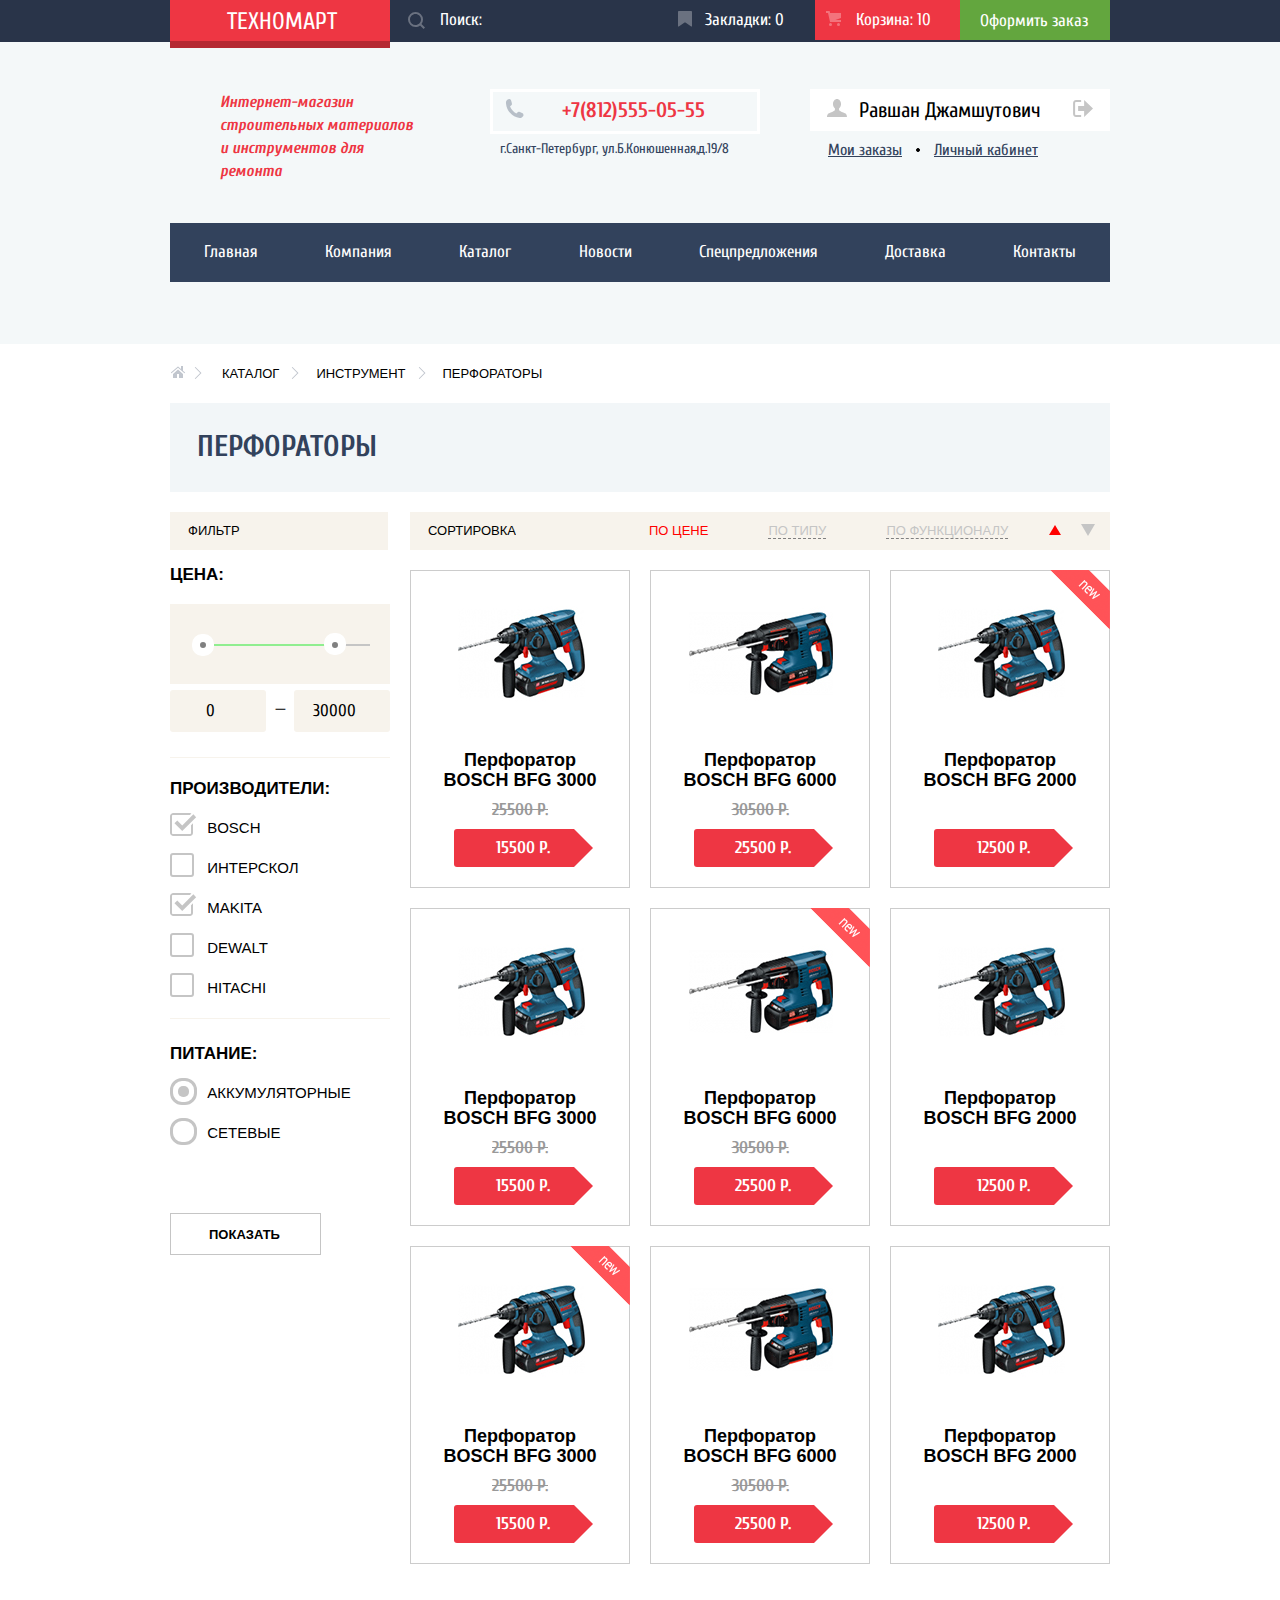
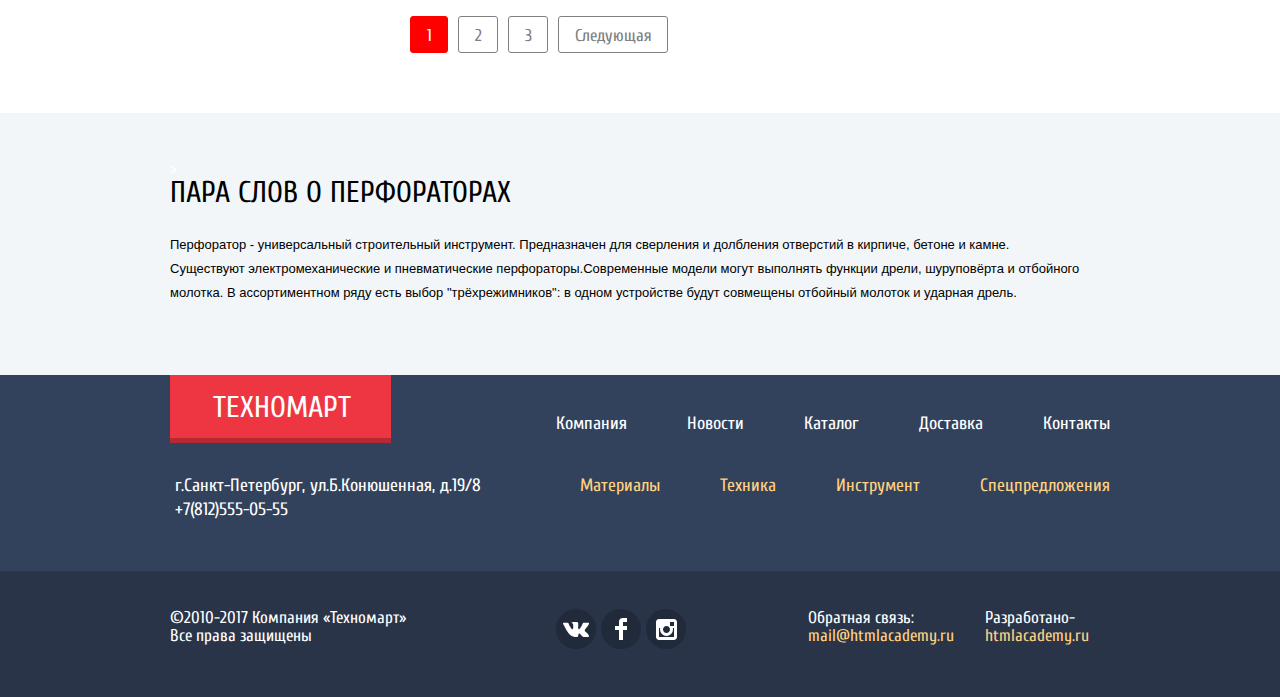
==== commit ba65cabd: "под IE11" ====
--- a/catalog.html
+++ b/catalog.html
@@ -8,7 +8,7 @@
     <link href="https://fonts.googleapis.com/css?family=PT+Sans+Narrow:400,700&amp;subset=cyrillic" rel="stylesheet">
     <link href="https://fonts.googleapis.com/css?family=Cuprum:400,700|PT+Sans+Narrow:400,700&amp;subset=cyrillic" rel="stylesheet">
   </head>
-  <body>
+  <body class="inner-page">
     <header class="main-header">
        <div class="full-width">
            <div class="header-top">
@@ -44,10 +44,12 @@
                     <path fill="#c5c5c5" d="M17.881 14.166c-2.144-.735-4.256-1.666-5.207-2.39-.657-.501-.77-1.618-.517-2.415 1.118-.903 1.864-2.477 1.864-4.278C14.021 2.276 12.221 0 10 0S5.979 2.276 5.979 5.083c0 1.801.746 3.374 1.863 4.277.253.798.141 1.915-.517 2.416-.95.724-3.063 1.654-5.207 2.39S0 18 0 18h20s.025-3.099-2.119-3.834z"/>
                 </svg>
                 Равшан Джамшутович
-                <svg class="login-right" xmlns="http://www.w3.org/2000/svg" width="20" height="17" viewBox="0 0 20 17">
-                    <path fill="#c5c5c5" d="M14.875 8.5L6 0v6H0v5h6v6z"/>
-                    <path fill="#c5c5c5" d="M16.986 15.01h-5.027V17h5.027c2.178 0 3.004-1.81 3.029-3.026V3.028C19.99 1.811 19.164 0 16.986 0h-5.027v1.99h5.027c.839 0 .992.681 1.01 1.057v10.904c-.017.376-.171 1.059-1.01 1.059z"/>
-                </svg>
+               <svg class="login-right" xmlns="http://www.w3.org/2000/svg" width="21" height="17" viewBox="0 0 21 17">
+               	<g fill="#c5c5c5">
+               		<path fill="#c5c5c5" d="M21 8.5L12.125 0v6h-6v5h6v6z"/>
+               		<path fill="#c5c5c5" d="M3.106 13.952V3.048c.018-.376.171-1.057 1.01-1.057h5.027V0H4.116C1.938 0 1.112 1.81 1.087 3.027v10.946C1.112 15.189 1.938 17 4.116 17h5.027v-1.99H4.116c-.839 0-.992-.683-1.01-1.058z"/>
+               	</g>
+               </svg>
              </a>
             
        						<ul class="list my-menu">
--- a/css/style.css
+++ b/css/style.css
@@ -264,7 +264,10 @@
 	color:#c5c5c5;
 }
 .main-page{
-    background-color:#ffffff;
+	width:940px;
+	margin:0px auto;
+	padding:0 10px;
+  background-color:#ffffff;
 }
 .registration a{
 	display:block;
@@ -280,7 +283,7 @@
 
 
 .company-describe{
-		max-width:204px;
+		max-width:200px;
     font-size:16px;
     line-height: 23px;
     font-style:italic;
@@ -288,12 +291,12 @@
     color:#ee3643; 
 		width:300px;
 		padding-top:49px;
-		padding-left: 53px;
-		padding-right: 45px;
+		padding-left: 50px;
+		padding-right: 50px;
 		padding-bottom: 40px;
-		margin-right: 20px;
 		margin-top: 0px;
 		margin-bottom:0px;
+		margin-right:20px;
 		text-align:left;
 	
 }
@@ -368,6 +371,7 @@
 }
 .main-header{
 	padding-bottom:62px;
+	background-color:#f4f8f9;
 }
 .main-menu a:active{
 	background-color:#1d2739;
@@ -463,7 +467,6 @@
 	border-radius: 3px;
 	background-color:#ee3643;
 	margin:0px;
-	
 }
 .all-manufactures{
 	display:inline-block;
@@ -477,6 +480,9 @@
 	background-color:#ee3643;
 	margin:0px;
 }
+.all-catalog{
+	width:700px;
+}
 .catalog-item del{
     color:grey;
 }
@@ -504,6 +510,9 @@
 	padding-bottom:75px;
   background-color:#f4f8f9;
 	
+}
+.inner-page{
+	background-color:white;
 }
 .full-services-delivery{
 	display:-webkit-box;
@@ -613,6 +622,9 @@
 		padding-left:5px;
     color:white;
 }
+.footer-contact{
+	width:330px;
+}
 .footer-navigation a:hover,
 .footer-menu a:hover,
 .footer-navigation a:focus,
@@ -648,6 +660,7 @@
 }
 .info-company{
 	display:block;
+	width:240px;
 	margin:0px;
 }
 .footer-social info-company{
@@ -660,12 +673,12 @@
 }
 .feedback{
 	margin-top:0;
-	
+	width:150px;
 }
 .developers{
 	margin-top:0;
 	margin-left:27px;
-	padding-right:10px;
+	padding-right:15px;
 	width:100px;
 	text-align: left;
 }
@@ -787,7 +800,7 @@
     line-height: 30px;
     text-transform: uppercase;
     color:black; 
-		padding-bottom:15px;
+		padding-bottom:14px;
     
 }
 .filter-option{
@@ -965,11 +978,11 @@
 	font-size:14px;
 	line-height:18px;
 	display:block;
-	width:112px;
+	max-width:112px;
 	color:white;
 	padding-top:12px;
 	padding-bottom:10px;
-	background-color:rgb(229,229,229,0.4);
+	background-color:rgba(229,229,229,0.4);
 	margin-right:0px;
 	margin-top:10px;
 	margin-bottom:20px;
@@ -986,10 +999,10 @@
 
 .catalog-link:hover,
 .catalog-link:focus{
-	background-color:rgb(229,229,229,0.6);
+	background-color:rgba(229,229,229,0.8);
 }
 .catalog-link:active{
-	background-color:rgb(229,229,229,0.8);
+	background-color:rgba(229,229,229,1);
 }
 .button-link:hover,
 .button-link:focus{
@@ -1001,12 +1014,17 @@
 	padding-top:62px;
 	padding-bottom:55px;
 	margin-bottom:0px;
+	margin-top:0;
+	width: 940px;
 	display:-webkit-box;
 	display:-ms-flexbox;
 	display:flex;
 	-webkit-box-pack: justify;
 	    -ms-flex-pack: justify;
 	        justify-content: space-between;
+}
+.advantages > li:first-child {
+	width: 640px;
 }
 .first-container{
 	display:-webkit-box;
@@ -1062,6 +1080,7 @@
 	padding:0px;
 	padding-bottom:83px;
 }
+
 .companies-list li{
 	display:block;
 	width:218px;
@@ -1091,11 +1110,10 @@
 
 
 .container-contact{
-	width:300px;
+	width:270px;
 	padding-top:47px;
 	padding-right:30px;
 	margin-right:20px;
-	
 }
 .user-enter{
 	display:inline-block;
@@ -1105,7 +1123,7 @@
 }
 
 .registration{
-	width:300px;
+	width:280px;
 	display: -webkit-box;
 	display: -ms-flexbox;
 	display: flex;
@@ -1120,11 +1138,7 @@
 	display:flex;
 }
 
-.main-page{
-	width:940px;
-	margin:0px auto;
-	padding:0 10px;
-}
+
 .main-page h4{
 	margin:0;
 	padding:0;
@@ -1140,7 +1154,7 @@
 	margin:0px auto;
 	padding:0 10px;
 	padding-bottom:72px;
-	
+	background-color:#ffffff;
 }
 .company-contact-container h2{
 	margin-top:78px;
@@ -1181,7 +1195,7 @@
 	display:-webkit-box;
 	display:-ms-flexbox;
 	display:flex;
-	padding-left:113px;
+	padding-left:100px;
 }
 .footer-navigation a{
 	display:inline-block;
@@ -1210,6 +1224,7 @@
 	display:-webkit-box;
 	display:-ms-flexbox;
 	display:flex;
+	padding-left:5px;
 }
 
 .footer-social-container{
@@ -1249,10 +1264,11 @@
 	display: -webkit-box;
 	display: -ms-flexbox;
 	display: flex;
+	width:132px;
 	padding:0;
 	margin:0px;
-	padding-left:153px;
-	margin-right:115px;
+	padding-left:146px;
+	margin-right:120px;
 }
 .second-container .delivery{
 	background-color:#ffc047;
@@ -1260,7 +1276,6 @@
 	background-repeat: no-repeat;
 	background-position:87% 53%;
 }
-
 .slider-container{
 	width:620px;
 	height:241px;
@@ -1281,7 +1296,7 @@
 	width:300px;
 	padding-right:0px;
 	padding-left:0px;
-  padding-top:45px;
+  padding-top:47px;
 	text-align: right;
 }
 .basket{
@@ -1290,7 +1305,7 @@
 .login{
 	display:inline-block;
 	text-align:center;
-	min-width:300px;
+	width:300px;
 
 	padding-top:10px;
 	padding-bottom:10px;
@@ -1302,10 +1317,10 @@
 	fill:black;
 }
 .login .login-right{
-	padding-left:20px;
+	padding-left:26px;
 }
 .login .login-left{
-	padding-right:10px;
+	margin-right:7px;
 }
 .login:active path{
 	fill:#c5c5c5;
@@ -1330,6 +1345,7 @@
 	padding:0 10px;
 	padding-top:20px;
 	padding-bottom:20px;
+	background-color:white;
 }
 .changing-page{
 	display:-webkit-box;
@@ -1640,13 +1656,13 @@
   	-webkit-box-align: center;
   	    -ms-flex-align: center;
   	        align-items: center;
+		justify-content:center;
 		margin:0px;
     width:220px;
     height:165px;
 }
 .catalog-item img{
     max-width:100%;
-	margin-left:16px;
 }
 .catalog-item del{
     min-height:20px;
@@ -1691,6 +1707,7 @@
 	margin-bottom:20px;
 }
 .sorting h2{
+	width:200px;
 	padding-left:18px;
 	margin-bottom:10px;
 }
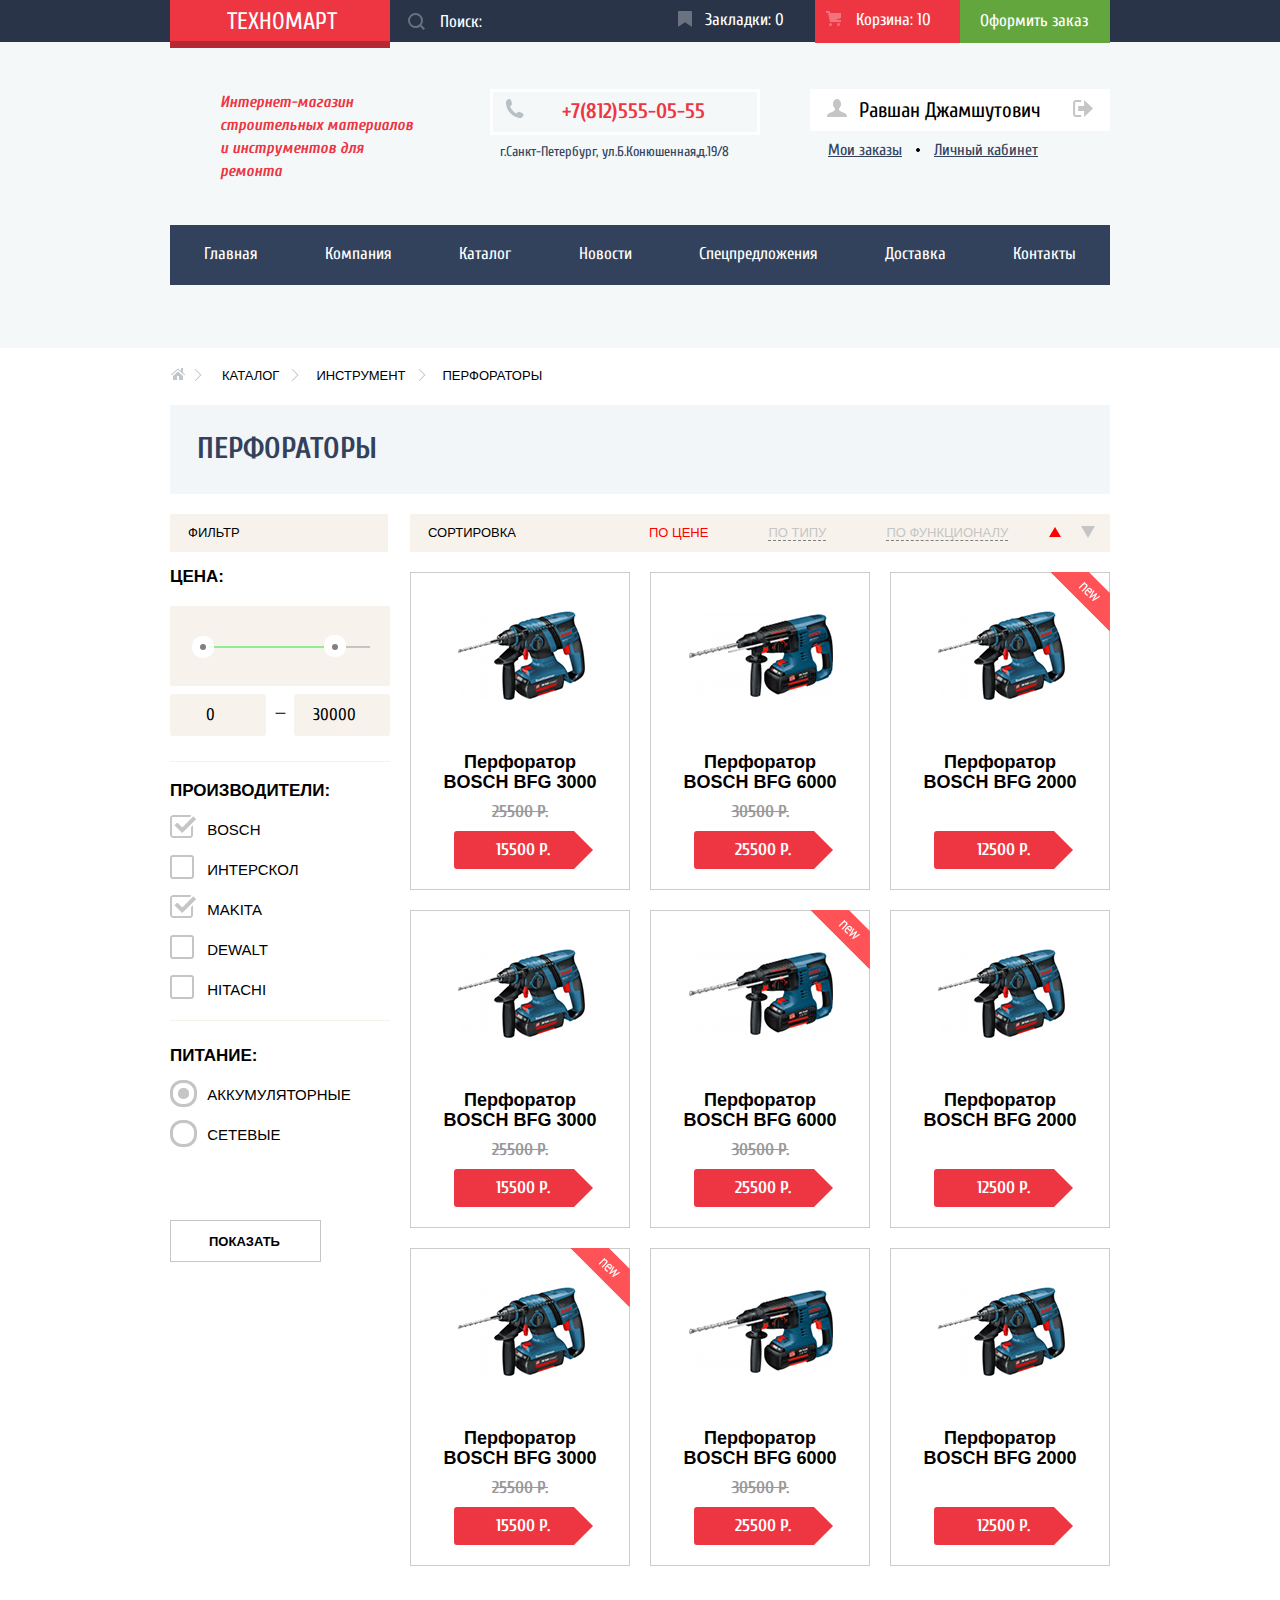
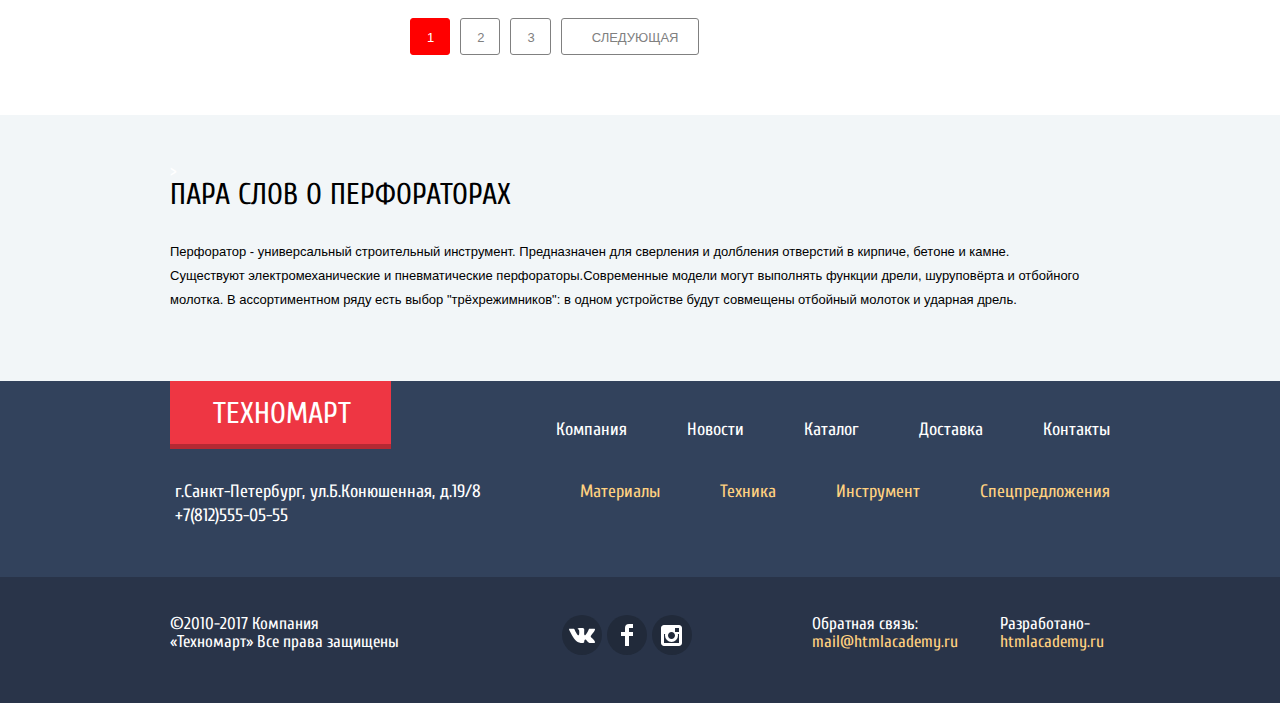
==== commit 20a4c7d1: "Финал" ====
--- a/catalog.html
+++ b/catalog.html
@@ -4,7 +4,7 @@
     <meta charset="utf-8">
     <title>HTML Academy: Техномарт</title>
     <link rel="stylesheet" href="css/normalize.css" type='text/css'>
-    <link rel="stylesheet" href="css/style.css" type='text/css'>
+    <link rel="stylesheet" href="css/style.min.css" type='text/css'>
     <link href="https://fonts.googleapis.com/css?family=PT+Sans+Narrow:400,700&amp;subset=cyrillic" rel="stylesheet">
     <link href="https://fonts.googleapis.com/css?family=Cuprum:400,700|PT+Sans+Narrow:400,700&amp;subset=cyrillic" rel="stylesheet">
   </head>
@@ -40,7 +40,7 @@
       				 <div class="user-container">
        						
              <a class="login" href="">
-               <svg class="login-left"xmlns="http://www.w3.org/2000/svg" width="20" height="18" viewBox="0 0 20 18">
+               <svg class="login-left" xmlns="http://www.w3.org/2000/svg" width="20" height="18" viewBox="0 0 20 18">
                     <path fill="#c5c5c5" d="M17.881 14.166c-2.144-.735-4.256-1.666-5.207-2.39-.657-.501-.77-1.618-.517-2.415 1.118-.903 1.864-2.477 1.864-4.278C14.021 2.276 12.221 0 10 0S5.979 2.276 5.979 5.083c0 1.801.746 3.374 1.863 4.277.253.798.141 1.915-.517 2.416-.95.724-3.063 1.654-5.207 2.39S0 18 0 18h20s.025-3.099-2.119-3.834z"/>
                 </svg>
                 Равшан Джамшутович
@@ -54,7 +54,7 @@
             
        						<ul class="list my-menu">
              				<li><a href="">Мои заказы</a></li>
-             				<div class="dot"></div>
+             				<li class="dot"></li>
              				<li><a href="">Личный кабинет</a></li>
          				 </ul>
         			 </div>
@@ -100,7 +100,7 @@
        </ul>
            <h1 class="name-page">ПЕРФОРАТОРЫ</h1>
            <div class="catalog-main">
-           <form class="sorting forms" action="" method="post" name="sorting-form">
+           <form class="sorting forms" method="post" name="sorting-form">
            <h2 class="name-filter">ФИЛЬТР</h2>
                  
               <fieldset class="form-area">
@@ -116,10 +116,10 @@
                   	</div>
                   </div>
                   <div class="price-range">
-                  		<label class="visually-hidden" for="min-price" name="min-price">Минимальная цена</label>
+                  		<label class="visually-hidden" for="min-price">Минимальная цена</label>
                   		<input type="number" placeholder="0" id="min-price">
                   		<span>&mdash;</span>
-                  		<label class="visually-hidden" for="max-price" name="max-price">Максимальная цена</label>
+                  		<label class="visually-hidden" for="max-price">Максимальная цена</label>
                   		<input type="number" placeholder="30000" id="max-price">
                  	</div>
               </fieldset>
@@ -345,7 +345,7 @@
          <li class="active-item">1</li>                                   
          <li><a href="">2</a></li>                                   
          <li><a href="">3</a></li>                                       
-         <li><a class="next" href="">Следующая</a></li>                                      
+         <li class="next" ><a href="">СЛЕДУЮЩАЯ</a></li>                                      
        </ul>
       	</div>
       </div>
@@ -425,10 +425,9 @@
           	 </div>
         </div>
       </footer>
-<!--
       
       
-      <section class="modal modal-login">
+      <section class="modal modal-message">
       	<div class="message-container">
       		<div class="bookmark-image"></div>
       		<p class="bookmark-message">Товар добавлен в корзину!</p>
@@ -440,9 +439,8 @@
       	
   			<button class="modal-close" type="button">Закрыть</button>
 		  </section>
--->
 
       
-
+			<script src="../824477-technomart/js/script.js"></script>
   </body>
 </html>  --- a/css/style.min.css
+++ b/css/style.min.css
@@ -0,0 +1 @@
+body{font-family:'Cuprum',Arial,sans-serif;font-size:17px;line-height:18px;font-weight:400;width:100%;color:#fff;background-color:#f3f7f8}img{max-width:100%;height:auto}.visually-hidden{visibility:hidden}.bookmark::before,.product-basket::before{position:absolute;content:"";top:10px;left:10px;width:16px;height:18px;background-repeat:no-repeat;background-position:0 0;opacity:.3}.bookmark::before{margin-left:-2px;margin-top:1px;background-image:url(../img/icon-bookmark.svg)}.product-basket::before{margin-left:1px;margin-top:1px;background-image:url(../img/icon-cart.svg)}.search button[type="submit"]{opacity:.3}.search button[type="submit"]:hover{opacity:1}.search input[type="search"]::-webkit-input-placeholder{color:#fff}.search input[type="search"]:-ms-input-placeholder{color:#fff}.search input[type="search"]::-ms-input-placeholder{color:#fff}.search input[type="search"]::placeholder{color:#fff}.bookmark:hover::before,.product-basket:hover::before,.product-basket:focus::before,.bookmark:focus::before{opacity:1}.bookmark:active::before,.product-basket:active::before{opacity:.4}a{text-decoration:none;color:#fff}.list{list-style:none}.header-top{margin-left:10px;margin-right:10px;background-color:#293449}.header-top .bookmark{position:relative;display:block;max-width:150px;min-width:142px;text-align:center;padding-top:11px;padding-bottom:9px;padding-left:3px}.header-top .product-basket{position:relative;display:inline-block;min-width:134px;text-align:center;padding-left:11px;padding-top:11px;padding-bottom:10px}.checkout{display:inline-block;max-width:150px;background-color:#63a63e;padding:12px 22px 13px 20px}.checkout:hover,.checkout:focus{background-color:#5fbb2d}.checkout:active{background-color:#518534;color:#a8c29a}.search{margin-left:220px;display:-webkit-box;display:-ms-flexbox;display:flex;min-width:260px}.search input[type="search"]{width:230px;min-height:40px;padding:0;background-color:transparent;border:0;-webkit-box-ordinal-group:3;-ms-flex-order:2;order:2}.search input[type="search"]:focus{background-color:#fff;outline:0}.search button[type="submit"]{background-color:transparent;border:0;width:50px;-webkit-box-ordinal-group:2;-ms-flex-order:1;order:1;text-align:center;padding:10px 0 5px 2px}.search-button path{fill:#fff;outline:0;opacity:1}input[type="search"]:focus ~ button[type="submit"]{background-color:#fff;opacity:1}input[type="search"]:focus ~ button[type="submit"] path{fill:red}.search:hover{background-color:#212a3a}.search:hover + .search-button path{fill:#fff}.product-basket:hover,.bookmark:hover,.product-basket:focus,.bookmark:focus{background-color:#161d29}.product-basket:active,.bookmark:active{background-color:#161d29;color:#a2a5a9}.logo-header,.logo-footer{text-transform:uppercase;font-size:24px;max-width:220px;line-height:24px;padding:0;background-color:#ee3643}.logo-footer{display:inline-block;font-size:30px;line-height:30px;margin:0;border-bottom:5px solid #b52933;text-align:center;padding:18px 40px 14px 43px}.logo-header{position:absolute;display:inline-block;margin:0;border-bottom:7px solid #b52933;text-align:center;z-index:2;padding:10px 53px 7px 57px}.logo-header:hover,.logo-footer:hover,.logo-header:focus,.logo-footer:focus{background-color:#ca2c37}.logo-header:active,.logo-footer:active{background-color:#ba2732}.user-enter a:hover,.user-enter a:focus{color:red}.user-enter .user:active{color:#c5c5c5}.user-enter .user:active path{fill:#c5c5c5}.user-enter svg{margin-left:-5px}.user:hover path,.user:focus path{fill:#000}.registration a:hover,.registration a:focus{color:red}.registration a:active{color:#c5c5c5}.main-page{width:940px;margin:0 auto;padding:0 10px;background-color:#fff}.registration a{display:block;font-size:21px;line-height:21px;color:#000;background-color:#fff;padding:10px 24px 10px 25px}.company-describe{max-width:200px;font-size:16px;line-height:23px;font-style:italic;font-weight:700;color:#ee3643;width:300px;margin-top:0;margin-bottom:0;margin-right:20px;text-align:left;padding:49px 50px 42px}.address-header{color:#32425c;font-size:14px;line-height:24px;font-style:normal;margin-top:5px;margin-left:10px}.telefone-number{display:inline-block;font-size:21px;line-height:21px;font-weight:700;color:#ee3643;border:3px solid #fff;background-image:url(../img/icon-phone.svg);background-repeat:no-repeat;background-position:5% 35%;padding:9px 52px 10px 69px}.popular{display:-webkit-box;display:-ms-flexbox;display:flex;-webkit-box-pack:justify;-ms-flex-pack:justify;justify-content:space-between;background-color:#f9f5f0;padding-top:23px;padding-left:27px;padding-right:24px}.main-menu{display:-webkit-box;display:-ms-flexbox;display:flex;margin-top:40px;padding:0;-webkit-box-pack:center;-ms-flex-pack:center;justify-content:center}.main-menu a{font-size:17px;line-height:17px;text-decoration:none;padding:8px 14px;color:#fff;display:inline-block;background-color:#32425c;padding-top:20px;padding-bottom:23px;display:block}.main-menu a:hover,.main-menu a:focus{background-color:#1d2739}.main-header{padding-bottom:63px;background-color:#f4f8f9}.main-menu a:active{background-color:#1d2739;color:#686f7b}.advantages b{font-size:24px;line-height:30px;color:#fff}.advantages p{font-size:14px;line-height:18px;color:#fff}.slider{padding-left:0}.slider b{font-size:24px;line-height:30px;color:#fff}.main h2{font-size:30px;line-height:30px;font-weight:400;color:#32425c;margin-top:6px;margin-bottom:27px}.index-list li{font-family:'PTSans',"Arial",sans-serif;font-size:17px;line-height:18px}.catalog-item .product-name{font-family:"PTSans","Arial",sans-serif;font-size:18px;line-height:20px;font-weight:700;color:#000;min-height:40px;padding:4px 18px;margin-top:10px;margin-bottom:7px}.catalog-item ins{display:block;text-decoration:none;background-color:#ee3643;position:relative;width:80px;margin:10px auto;margin-bottom:20px;margin-left:43px;padding:10px 29px;color:#fff;background:#ee3643;border-radius:3px}.main-page .button{font-family:"Cuprum","Arial",sans-serif;font-size:14px;line-height:18px;color:#000;margin:0;padding:0}.contact-container a,.company-container a{margin-bottom:38px}.contact-container a:hover,.company-container a:hover,.contact-container a:focus,.company-container a:focus{background-color:#ca2c37}.contact-container a:active,.company-container a:active{background-color:#ca2c37}.all-items{display:inline-block;font-weight:400;text-align:center;border-radius:3px;background-color:#ee3643;margin:0;padding:12px 55px 8px}.all-manufactures{display:inline-block;font-weight:400;text-align:center;border-radius:3px;background-color:#ee3643;margin:0;padding:10px 68px 10px 69px}.all-catalog{width:700px}.catalog-item del{color:grey}.services p,.delivery p{font-family:'PTSans',Arial,sans-serif;font-size:13px;line-height:24px;color:#000}.delivery h2{font-size:36px;line-height:36px;font-weight:400;margin-bottom:25px;margin-top:26px}.services h2{margin-top:66px;margin-bottom:26px;font-weight:400}.services-delivery{padding-bottom:75px;background-color:#f4f8f9}.inner-page{background-color:#fff}.full-services-delivery{display:-webkit-box;display:-ms-flexbox;display:flex;-webkit-box-orient:vertical;-webkit-box-direction:normal;-ms-flex-direction:column;flex-direction:column;width:940px;margin:0 auto;padding:0 10px;background-image:url(../img/Car.png);background-repeat:no-repeat;background-position:98% 140%}.services p{width:430px;padding-top:2px;margin-bottom:26px}.helpbox .delivery{width:300px;padding-left:80px;border-left:0 solid grey}.helpbox{display:-webkit-box;display:-ms-flexbox;display:flex}.helpbox .services-item{width:240px;padding-top:27px;padding-bottom:10px;padding-left:0}.services-item a{font-family:"Cuprum","Arial",sans-serif;font-size:14px;line-height:18px;display:inline-block;width:216px;padding-left:23px;padding-top:13px;padding-bottom:18px;background-color:#32425c;font-size:21px;line-height:30px}.services-item a:hover,.services-item a:focus{background-color:#fff;color:grey}.delivery-active a{background-color:#fff;color:grey}.company-description p{font-family:'PTSans',"Arial",sans-serif;font-size:13px;line-height:24px;color:#000;padding-bottom:15px}.delivery-companies{font-family:'PTSans',"Arial",sans-serif;font-size:18px;line-height:20px;color:#000;font-weight:400;margin:0;padding-left:0}.delivery-companies li{padding-bottom:20px}.delivery-companies li::before{content:"—";color:red;margin-right:12px;font-weight:700}.contacts p{font-family:'PTSans',"Arial",sans-serif;font-size:13px;line-height:24px;color:#000}.footer-navigation,.footer-contact{display:block;font-size:18px;line-height:24px;margin-top:17px;margin-bottom:7px;padding-left:5px;color:#fff}.footer-contact{width:330px}.footer-navigation a:hover,.footer-menu a:hover,.footer-navigation a:focus,.footer-menu a:focus{text-decoration:underline;text-underline-position:under}.footer-navigation a:active{text-decoration:none;color:#e4e9ed}.footer-menu a:active{text-decoration:none;color:#ffd180}.feedback a:hover,.developers a:hover,.feedback a:focus,.developers a:focus{text-decoration:underline;text-underline-position:under}.feedback a:active,.developers a:active{color:red}.footer-menu a{display:inline-block;margin-left:60px;font-size:18px;line-height:24px;color:#ffd180}.info-company{display:block;width:240px;margin:0}.footer-social info-company{display:inline-block;width:230px;margin:0;font-size:16px;line-height:18px;color:#fff}.feedback{margin-top:0;width:150px}.developers{margin-top:0;margin-left:41px;padding-right:10px;width:100px;text-align:left}.mail a{color:#ffd180}.help-delivery{margin-top:0}.delivery p{margin-bottom:0}.networks a{display:-webkit-box;display:-ms-flexbox;display:flex;-webkit-box-pack:center;-ms-flex-pack:center;justify-content:center;-webkit-box-align:center;-ms-flex-align:center;align-items:center;width:40px;height:40px;border-radius:50%;background-color:#212a3a;margin-right:5px}.networks a:hover,.networks a:active,.networks a:focus{background-color:red}.footer-nav{background-color:#32425c}.footer-social{width:940px;margin:0 auto;padding:0 10px;padding-bottom:35px;display:-webkit-box;display:-ms-flexbox;display:flex;background-color:#293449}.catalog-item{position:relative;display:inline-block;width:218px;margin-right:20px;margin-bottom:20px;border:1px solid #ccc;font-weight:700;text-align:center}.index-list{margin:0;padding:0;padding-top:21px}.deferred-goods a{background-color:#ee3643}.my-menu a{font-size:16px;line-height:18px;text-decoration:underline;color:#32425c}.my-menu a:hover,.my-menu a:focus{color:red;border-color:red}.my-menu a:active{color:#c5c5c5;border-color:#c5c5c5}.login{font-size:21px;line-height:21px;color:#000}.changing-page a{font-family:"PTSans","Arial",sans-serif;font-size:13px;line-height:18px;padding-left:37px;text-transform:uppercase;color:#000}.changing-page .home{padding:0}.name-page{font-size:30px;line-height:30px;text-transform:uppercase;color:#32425c}.catalog-page h2{font-family:"PTSans","Arial",sans-serif;font-size:13px;line-height:18px;text-transform:uppercase;color:#000;margin:0;padding-left:18px}.type-sort{font-family:"PTSans","Arial",sans-serif;font-weight:700;font-size:17px;line-height:30px;text-transform:uppercase;color:#000;padding-bottom:14px}.filter-option{font-family:'PTSans',"Arial",sans-serif;font-size:15px;line-height:20px;text-transform:uppercase;color:#000;padding:0;margin-bottom:20px}.form-btn{font-family:'PTSans',"Arial",sans-serif;font-size:13px;line-height:18px;text-transform:uppercase;color:#000;display:inline-block;color:#000;font-weight:700;background-color:#fff;border:1px solid #c5c5c5;cursor:pointer;margin-top:55px;padding:12px 40px 10px 38px}.product-info{width:100%;background-color:#f2f6f8;padding-top:47px;padding-bottom:69px}.product-info-container{width:940px;padding:0 10px;margin:0 auto}.popular h4{margin:0;padding:0}.product-info h4{width:940px;margin:0 auto;padding:0 10px;font-size:30px;line-height:30px;font-weight:400;padding-bottom:30px;padding-left:0;text-transform:uppercase;color:#000}.product-info h3{margin:0;padding:0}.product-info p{font-family:'PTSans',"Arial",sans-serif;font-size:13px;line-height:24px;color:#000;width:940px;margin:0 auto;padding:0 10px;padding-left:0}html,body{min-height:1750px}body{min-width:900px}.full-width{width:100%;height:42px;background-color:#293449}.header-top{display:-webkit-box;display:-ms-flexbox;display:flex;width:940px;max-height:42px;margin:0 auto;padding:0 10px;-ms-flex-wrap:wrap;flex-wrap:wrap}.header-center{width:940px;margin:0 auto;display:-webkit-box;display:-ms-flexbox;display:flex;-ms-flex-pack:distribute;justify-content:space-around}.registration-item{width:150px}.main-menu li{text-align:center;-ms-flex-preferred-size:auto;flex-basis:auto;-webkit-box-flex:1;-ms-flex-positive:1;flex-grow:1}.advantages .advantages-item{width:278px;padding-left:22px;padding-top:23px;margin-left:0}.materials{position:relative;margin-bottom:20px;margin-right:20px;background-color:#ffbf47;background-image:url(../img/icon-1.svg);background-repeat:no-repeat;background-position:83% 55%}.materials .flag-item{position:absolute;top:0;right:0;width:60px;height:60px;text-indent:-1000px;overflow:hidden;z-index:2}.materials .new-flag{background:url(../img/new-flag.png) no-repeat 0 0}.instruments{margin-bottom:20px;margin-right:20px;background-color:#3bbce3;background-image:url(../img/icon-2.svg);background-repeat:no-repeat;background-position:87% 53%}.tech{margin-bottom:20px;background-color:#dc91d8;background-image:url(../img/icon-3.svg);background-repeat:no-repeat;background-position:87% 53%}.discounts{margin-bottom:20px;background-color:#8ed78f;background-image:url(../img/icon-4.svg);background-repeat:no-repeat;background-position:81% 50%}.catalog-link{font-size:14px;line-height:18px;display:block;max-width:112px;color:#fff;background-color:rgba(229,229,229,0.4);margin-right:0;margin-top:10px;margin-bottom:20px;text-align:center;border-radius:3px;padding:12px 12px 10px 14px}.open-catalog:hover,.open-catalog:focus{background-color:#ca2c37}.catalog-link:hover,.catalog-link:focus{background-color:rgba(229,229,229,0.8)}.catalog-link:active{background-color:rgba(229,229,229,1)}.button-link:hover,.button-link:focus{background-color:#ca2c37}.advantages{padding-left:0;padding-top:57px;padding-bottom:55px;margin-bottom:0;margin-top:0;width:940px;display:-webkit-box;display:-ms-flexbox;display:flex;-webkit-box-pack:justify;-ms-flex-pack:justify;justify-content:space-between}.advantages > li:first-child{width:640px}.first-container{display:-webkit-box;display:-ms-flexbox;display:flex;-ms-flex-wrap:wrap;flex-wrap:wrap;padding-left:0}.second-container{display:-webkit-box;display:-ms-flexbox;display:flex;-webkit-box-orient:vertical;-webkit-box-direction:normal;-ms-flex-direction:column;flex-direction:column;padding-left:0;padding-bottom:0}.help-container{width:940px;margin:0 auto}.main-menu{width:940px;margin:0 auto}.index-list{display:-webkit-box;display:-ms-flexbox;display:flex;-ms-flex-wrap:wrap;flex-wrap:wrap}.index-list li:nth-child(4){margin-right:0}.companies-list{width:940px;margin:0 auto;display:-webkit-box;display:-ms-flexbox;display:flex;-ms-flex-line-pack:start;align-content:flex-start;-ms-flex-wrap:wrap;flex-wrap:wrap;padding:0;padding-bottom:83px}.companies-list a{display:block;width:218px;height:145px;display:-webkit-box;display:-ms-flexbox;display:flex;-webkit-box-align:center;-ms-flex-align:center;align-items:center;-webkit-box-pack:center;-ms-flex-pack:center;justify-content:center;border:1px solid #000}.companies-list li{margin-top:20px;margin-right:20px}.companies-list li:nth-child(4n){margin-right:0}.companies-list a:hover,.companies-list a:focus{-webkit-box-shadow:0 0 15px rgba(0,0,0,0.5);box-shadow:0 0 15px rgba(0,0,0,0.5)}.container-contact{width:270px;padding-top:47px;padding-right:30px;margin-right:20px}.user-enter{display:inline-block;width:120px;margin-right:10px}.registration{width:280px;display:-webkit-box;display:-ms-flexbox;display:flex;padding-top:48px;padding-left:20px;margin:0}.full-services-delivery{display:-webkit-box;display:-ms-flexbox;display:flex}.main-page h4{margin:0;padding:0}.company-contact-container{display:-webkit-box;display:-ms-flexbox;display:flex;-webkit-box-pack:justify;-ms-flex-pack:justify;justify-content:space-between;width:940px;margin:0 auto;padding:0 10px;padding-bottom:70px;background-color:#fff}.company-contact-container h2{margin-top:78px;margin-bottom:24px;font-weight:400}.company-contact-container p{margin-top:8px;margin-bottom:8px}.company-contact-container a:not(.contacts-button-map):active{background-color:#ba2732}.contacts img{margin-top:34px;margin-bottom:24px}.company-container{width:600px;margin-right:79px}.contact-container{width:320px}.main-footer{width:100%}.footer-container-nav{width:940px;margin:0 auto;padding:0 10px;-webkit-box-pack:justify;-ms-flex-pack:justify;justify-content:space-between}.footer-navigation{display:-webkit-box;display:-ms-flexbox;display:flex;padding-left:100px}.footer-navigation a{display:inline-block;padding-top:20px;margin-left:60px}.footer-container-nav{display:-webkit-box;display:-ms-flexbox;display:flex}.footer-container-user-nav{display:-webkit-box;display:-ms-flexbox;display:flex;width:940px;margin:0 auto;padding:0 10px;padding-top:14px;padding-bottom:42px;-webkit-box-pack:justify;-ms-flex-pack:justify;justify-content:space-between}.footer-menu{display:-webkit-box;display:-ms-flexbox;display:flex;padding-left:5px}.footer-social-container{width:100%;padding-top:38px;background-color:#293449}.btn a{display:inline-block;text-align:center;font-size:14px;line-height:18px;margin-top:10px;margin-bottom:10px;border-radius:3px;background-color:#ee3643;padding:10px 40px}.btn .address{display:inline-block;font-family:"Cuprum","Arial",sans-serif;font-size:14px;font-weight:400;line-height:18px;padding-top:11px;padding-left:64px;padding-right:58px;text-align:center;margin:0}.networks{display:-webkit-box;display:-ms-flexbox;display:flex;width:132px;margin:0;padding-left:156px;margin-right:118px}.second-container .delivery{background-color:#ffc047;background-image:url(../img/icon-5.svg);background-repeat:no-repeat;background-position:87% 53%}.slider-container{width:620px;height:241px;padding-top:25px;background-image:url(../img/Worker.jpg)}.slider b{font-size:36px;line-height:36px;margin-bottom:5px}.slider p{font-size:18px;line-height:24px}.user-container{width:300px;padding-right:0;padding-left:0;padding-top:47px;text-align:right}.basket{background-color:#ee3643}.login{display:inline-block;text-align:center;width:300px;padding-top:10px;padding-bottom:10px;background-color:#fff}.login:hover path,.login:focus path{fill:#000}.login .login-right{padding-left:26px}.login .login-left{margin-right:7px}.login:active path{fill:#c5c5c5}.login:active{color:darkgrey}.my-menu{display:-webkit-box;display:-ms-flexbox;display:flex;padding-left:18px;margin-top:10px}.main{width:100%;background-color:#fff}.catalog-page{width:940px;margin:0 auto;padding:0 10px;padding-top:18px;padding-bottom:20px;background-color:#fff}.changing-page{display:-webkit-box;display:-ms-flexbox;display:flex;margin:0;padding:0}.changing-page li:last-child,.changing-page li:nth-child(3),.changing-page li:nth-child(2){background-image:url(../img/icon-right-small.svg);background-repeat:no-repeat;background-position:10% 43%}.name-page{background-color:#f2f6f8;padding-left:27px;padding-top:29px;padding-bottom:30px}.catalog-main{display:-webkit-box;display:-ms-flexbox;display:flex}.forms{width:220px;margin-right:20px}.sort-container,.sort-type{margin:0;display:-webkit-box;display:-ms-flexbox;display:flex;background-color:#f7f3ec;-webkit-box-align:baseline;-ms-flex-align:baseline;align-items:baseline}.name-filter{width:202px;padding-top:10px;padding-bottom:10px;padding-left:18px;background-color:#f7f3ec;margin:0}.name-sorting{background-color:#f7f3ec}.sort-type{min-width:380px;padding-top:10px;padding-bottom:10px;padding-left:133px;font-family:"PTSans","Arial",sans-serif;font-size:13px;line-height:18px}.sort-type a,.sort-type .price-sort{color:#c5c5c5;border-bottom:1px dashed grey}.sort-type a:hover,.sort-type a:focus{color:#000;border-bottom:1px solid red}.sort-type a:active{color:red;border-bottom:0 none}.sort-type li:nth-child(1){margin-right:60px}.sort-type li:nth-child(2){margin-right:60px}.sort-type .sort-container{padding-left:18px}.sort-container{margin-bottom:20px}.sort-type .price-sort,.sort-type .price-sort:hover,.sort-type .price-sort:focus,.sort-type .price-sort:active{color:red;border-bottom:0 none;cursor:default}.catalog-list{display:-webkit-box;display:-ms-flexbox;display:flex;-ms-flex-wrap:wrap;flex-wrap:wrap;padding:0;margin:0}.catalog-container .catalog-item:nth-child(3n){margin-right:0}.catalog-navigation{font-family:"PTSans","Arial",sans-serif;line-height:18px;font-size:13px;display:-webkit-box;display:-ms-flexbox;display:flex;margin:0;padding:0;margin-top:32px;margin-bottom:40px}.catalog-navigation a,.catalog-navigation .active-item{display:inline-block;margin:0;margin-right:10px;background-color:transparent;color:grey;text-align:center;border-radius:3px;border:1px solid grey;padding:10px 15px 7px 16px}.catalog-navigation .active-item{background-color:red;color:#fff;border-color:red;}.next a{padding-left:30px;padding-right:20px}.catalog-navigation a:hover,.catalog-navigation a:focus{color:#000;border-color:#grey}.catalog-navigation a:active{border-color:red}.slider b,.slider p{padding-left:24px}.slider p{background-color:transparent;margin:0}.slider a{font-size:14px;line-height:18px;display:inline-block;background-color:#ee3643;margin-left:27px;text-align:center;border-radius:3px;padding:13px 45px 10px 48px}.none{display:none}.slides-container{margin-top:120px;position:relative;display:-webkit-box;display:-ms-flexbox;display:flex}.slides-arrows{min-width:620px;position:absolute;left:-40px;top:-93px;display:-webkit-box;display:-ms-flexbox;display:flex;-webkit-box-pack:justify;-ms-flex-pack:justify;justify-content:space-between}.switch-button{background-color:transparent;border-color:transparent;padding-left:20px;padding-right:20px}.slides-switches{display:-webkit-box;display:-ms-flexbox;display:flex;-webkit-box-pack:center;-ms-flex-pack:center;justify-content:center;-webkit-box-align:center;-ms-flex-align:center;align-items:center;padding-left:75px}.slider-help{padding-left:0;-webkit-box-shadow:-11px 0 10px -8px #ccc;box-shadow:-11px 0 10px -8px #ccc}.slide-radio{-webkit-appearance:none;width:12px;height:12px;border:1px solid #fff;background-color:#fff;border-radius:50%;outline:none;margin-right:10px}.slide-radio:before{content:'';display:block;width:8px;height:8px;margin:1px;border-radius:50%}.slide-radio:checked:before{background:red}.catalog-item .flag{position:absolute;top:-1px;right:-1px;width:60px;height:60px;text-indent:-1000px;overflow:hidden;z-index:20}.catalog-item .flag-new{background:url(../img/new-flag.png) no-repeat 0 0}.actions a{font-size:14px;line-height:18px;color:#000}.catalog-item .actions{position:absolute;top:0;left:0;width:210px;height:88px;padding:40px 0;background-color:rgba(255,255,255,0.9);z-index:10}.actions .buy,.actions .in-bookmark{display:block;width:129px;margin:0 auto;margin-bottom:7px;padding:7px 0;border:3px solid #63a63e;border-bottom-color:#367315;background-color:#63a63e;color:#fff;font-size:14px;font-weight:400;font-family:"Cuprum","Arial",sans-serif;line-height:18px;text-decoration:none;text-transform:uppercase;border-radius:3px}.actions .buy{background-image:url(../img/icon-cart.svg);background-repeat:no-repeat;background-position:10% 46%}.actions .buy:hover,.actions .buy:focus{background-color:#5fbb2d;border-color:#5fbb2d;border-bottom-color:#367315}.actions .buy:active{background-color:#518534;border-color:#518534}.catalog-item .in-bookmark{color:#32425c;background:#fff;border-bottom-color:#63a63e}.open-catalog:active,.button-link:active{background-color:#ba2732}.actions .in-bookmark:hover,.actions .in-bookmark:focus{border-color:#32425c;border-bottom-color:#32425c}.actions .in-bookmark:active{border-color:darkgrey;color:darkgrey}.catalog-item .actions{display:none}.catalog-item:hover .actions,.catalog-item:focus .actions{display:block}.catalog-item .catalog-item-image{display:-webkit-box;display:-ms-flexbox;display:flex;-webkit-box-align:center;-ms-flex-align:center;align-items:center;justify-content:center;margin:0;width:220px;height:165px}.catalog-item img{max-width:100%}.catalog-item del{min-height:20px;margin-top:15px;margin-bottom:10px;color:#999}.catalog-item ins:after{content:"";position:absolute;top:0;right:-20px;width:0;height:0;border:19px solid #fff;border-left-color:#ee3643}.catalog-item:hover{-webkit-box-shadow:0 0 15px rgba(0,0,0,0.5);box-shadow:0 0 15px rgba(0,0,0,0.5)}.filter{padding:0;margin:0}.price-range{display:-webkit-box;display:-ms-flexbox;display:flex;-webkit-box-pack:justify;-ms-flex-pack:justify;justify-content:space-between;padding-bottom:25px;border-bottom:1px solid #f7f3ec;margin-bottom:14px}.sorting .manufacturers{border-bottom:1px solid #f7f3ec;margin-bottom:20px}.sorting h2{width:200px;padding-left:18px;margin-bottom:10px}.price-range input[type="number"]{max-width:92px;min-height:40px;background-color:#f7f3ec;border:0;border-radius:3px;text-align:center}.price-range input[type="number"]::-webkit-input-placeholder{color:#000}.price-range input[type="number"]:-ms-input-placeholder{color:#000}.price-range input[type="number"]::-ms-input-placeholder{color:#000}.price-range input[type="number"]::placeholder{color:#000}.price-range label{display:none}.price-range span{color:#000;padding-top:10px}.my-menu .dot{width:2px;height:2px;border:1px solid #000;border-radius:4px;background-color:#000;margin-top:7px;margin-left:14px;margin-right:14px}.filter-checkbox{position:relative;padding-left:20px;cursor:pointer}.filter-checkbox:active{color:grey}input[type="checkbox"] + .checkbox-indicator{position:absolute;top:-6px;left:0;width:20px;height:20px;border:2px solid #c5c5c5;border-radius:3px}input[type="checkbox"]:focus + .checkbox-indicator{border-color:#663d15;outline:thin dotted;outline:5px auto -webkit-focus-ring-color}input[type="checkbox"]:checked + .checkbox-indicator{border:0;width:27px;height:23px;background:url(../img/checkbox-on.svg) no-repeat}.filter-radio{position:relative;padding-left:20px;cursor:pointer}.filter-radio:active{color:grey}.filter-radio input[type="radio"] + .radio-indicator{position:absolute;top:-6px;left:0;width:21px;height:21px;border:3px solid #c5c5c5;border-radius:12px}.radio-checkbox input[type="radio"]:focus + .radio-indicator{border-color:#663d15;outline:thin dotted;outline:5px auto -webkit-focus-ring-color}.filter-radio input[type="radio"]:checked + .radio-indicator::before{content:"";display:block;position:absolute;top:5px;left:5px;width:11px;height:11px;background:#c5c5c5;border-radius:5px}.form-area{border:none;padding:0;margin:0}.slide-button{background-color:#fff;width:5px;height:13px;border:0;border-radius:10px;margin-left:5px}.slide-button:active{background-color:red;width:5px;height:13px;border-radius:10px;border-color:#3px solid #fff;margin-left:5px}.arrows{display:flex;margin:0;padding:0}.arrows li:last-child{margin:0}.arrows button{background-color:transparent;padding:0}.icon-down-dir{position:relative;top:1px;left:40px;border:7px solid transparent;border-top:12px solid #c5c5c5}.icon-up-dir{position:relative;bottom:6px;left:20px;border:6px solid transparent;border-top:10px solid red;-webkit-transform:rotate(180deg);-ms-transform:rotate(180deg);transform:rotate(180deg)}.icon-up-dir:hover,.icon-down-dir:hover,.icon-up-dir:focus,.icon-down-dir:focus{border-top:10px solid #000}.icon-up-dir:active,.icon-down-dir:active{border-top:10px solid red;outline:none}.modal{position:fixed;font-family:"Cuprum","Arial",sans-serif;font-weight:700;font-size:18px;line-height:18px;color:#000;display:none;-webkit-box-shadow:0 30px 50px rgba(0,0,0,0.7);box-shadow:0 30px 50px rgba(0,0,0,0.7);z-index:30;padding-top:45px}.modal p{margin:0}.modal-message,.modal-login{top:120px;left:45%;margin-left:-230px;width:620px;padding-top:50px;background-color:#fff;border-top:10px solid red}.modal-close{position:absolute;top:0;right:0;width:22px;height:22px;font-size:0;border:0;background-color:transparent;cursor:pointer}.modal-close::before,.modal-close::after{content:"";position:absolute;top:10px;left:2px;width:19px;height:3px;background-color:red}.modal-close::before{-webkit-transform:rotate(45deg);-ms-transform:rotate(45deg);transform:rotate(45deg)}.modal-close::after{-webkit-transform:rotate(-45deg);-ms-transform:rotate(-45deg);transform:rotate(-45deg)}.message-container,.login-container{width:460px;margin-right:80px;margin-left:80px}.user-name,.user-mail{width:220px;padding-top:10px;padding-bottom:10px;border:0;border:2px solid #c5c5c5;-webkit-box-sizing:border-box;box-sizing:border-box;border-radius:3px;margin-top:10px;margin-bottom:20px}.user-name:hover,.user-mail:hover{border-color:#b5b5b5}.user-name:focus,.user-mail:focus{border-color:red}.user-name{margin-right:20px}.login-inputs{display:-webkit-box;display:-ms-flexbox;display:flex;-ms-flex-wrap:wrap;flex-wrap:wrap}.modal textarea{width:456px;max-height:110px;padding:0;margin-top:10px;margin-bottom:40px;border-radius:3px;border:2px solid #c5c5c5}.button-send-form{width:620px;padding-top:40px;padding-bottom:40px;background-color:#f4f4f4}.checkout-button,.return-page,.button-send-form button[type="submit"]{color:#fff;background-color:#ee3643;border:0;padding-top:10px;padding-bottom:10px;width:460px;border-radius:3px;margin-left:80px;cursor:pointer}.button-send-form button[type="submit"]:hover,.button-send-form button[type="submit"]:focus{background-color:#ca2c37}.button-send-form button[type="submit"]:active{background-color:#ba2732}.message-container{display:-webkit-box;display:-ms-flexbox;display:flex}.bookmark-message{font-family:"Cuprum","Arial",sans-serif;font-weight:500;font-size:30px;padding:0;padding-top:15px;padding-left:10px;line-height:30px}.return-page,.checkout-button{font-weight:700;line-height:18px;font-size:14px;width:220px;text-transform:uppercase}.return-page{background-color:#fff;color:#000;border:2px solid #c5c5c5;margin-left:20px}.bookmark-image{background-image:url(../img/form-1.png);width:66px;height:66px;margin-bottom:50px;background-repeat:no-repeat;background-position:0 0}.range{position:relative;display:block;padding-top:40px;padding-bottom:38px;margin-bottom:8px;background-color:#f7f3ec}.range-line{display:block;width:140px;padding-top:2px;background-color:#90ee90;margin-left:30px}.line-continue{display:block;width:30px;padding-top:2px;background-color:#c5c5c5;margin-left:170px;margin-top:-2px}.range-radio{position:absolute;top:37%;left:10%;width:18px;height:18px;background-color:#fff;border:2px solid #fff;border-radius:10px}.radio-right{position:absolute;top:36%;left:70%;width:18px;height:18px;background-color:#fff;border:2px solid #fff;border-radius:10px}.radio-into{position:absolute;top:37%;left:33%;width:2px;height:2px;background-color:grey;border:2px solid grey;border-radius:3px}.modal-map{top:50%;left:17.3%;width:970px;height:467px;box-shadow:none;background-color:#fff;background-image:url(../img/full%20map.png);background-repeat:no-repeat}.close{top:15px;right:15px}.modal-show{display:block;animation:bounce .6s}.credit,.guerantee{display:none}@keyframes bounce{0%{transform:translateY(-2000px)}70%{transform:translateY(30px)}90%{transform:translateY(-10px)}100%{transform:translateY(0)}}@keyframes shake{0%,100%{transform:translateX(0)}10%,30%,50%,70%,90%{transform:translateX(-10px)}20%,40%,60%,80%{transform:translateX(10px)}}.modal-error{animation:shake .6s}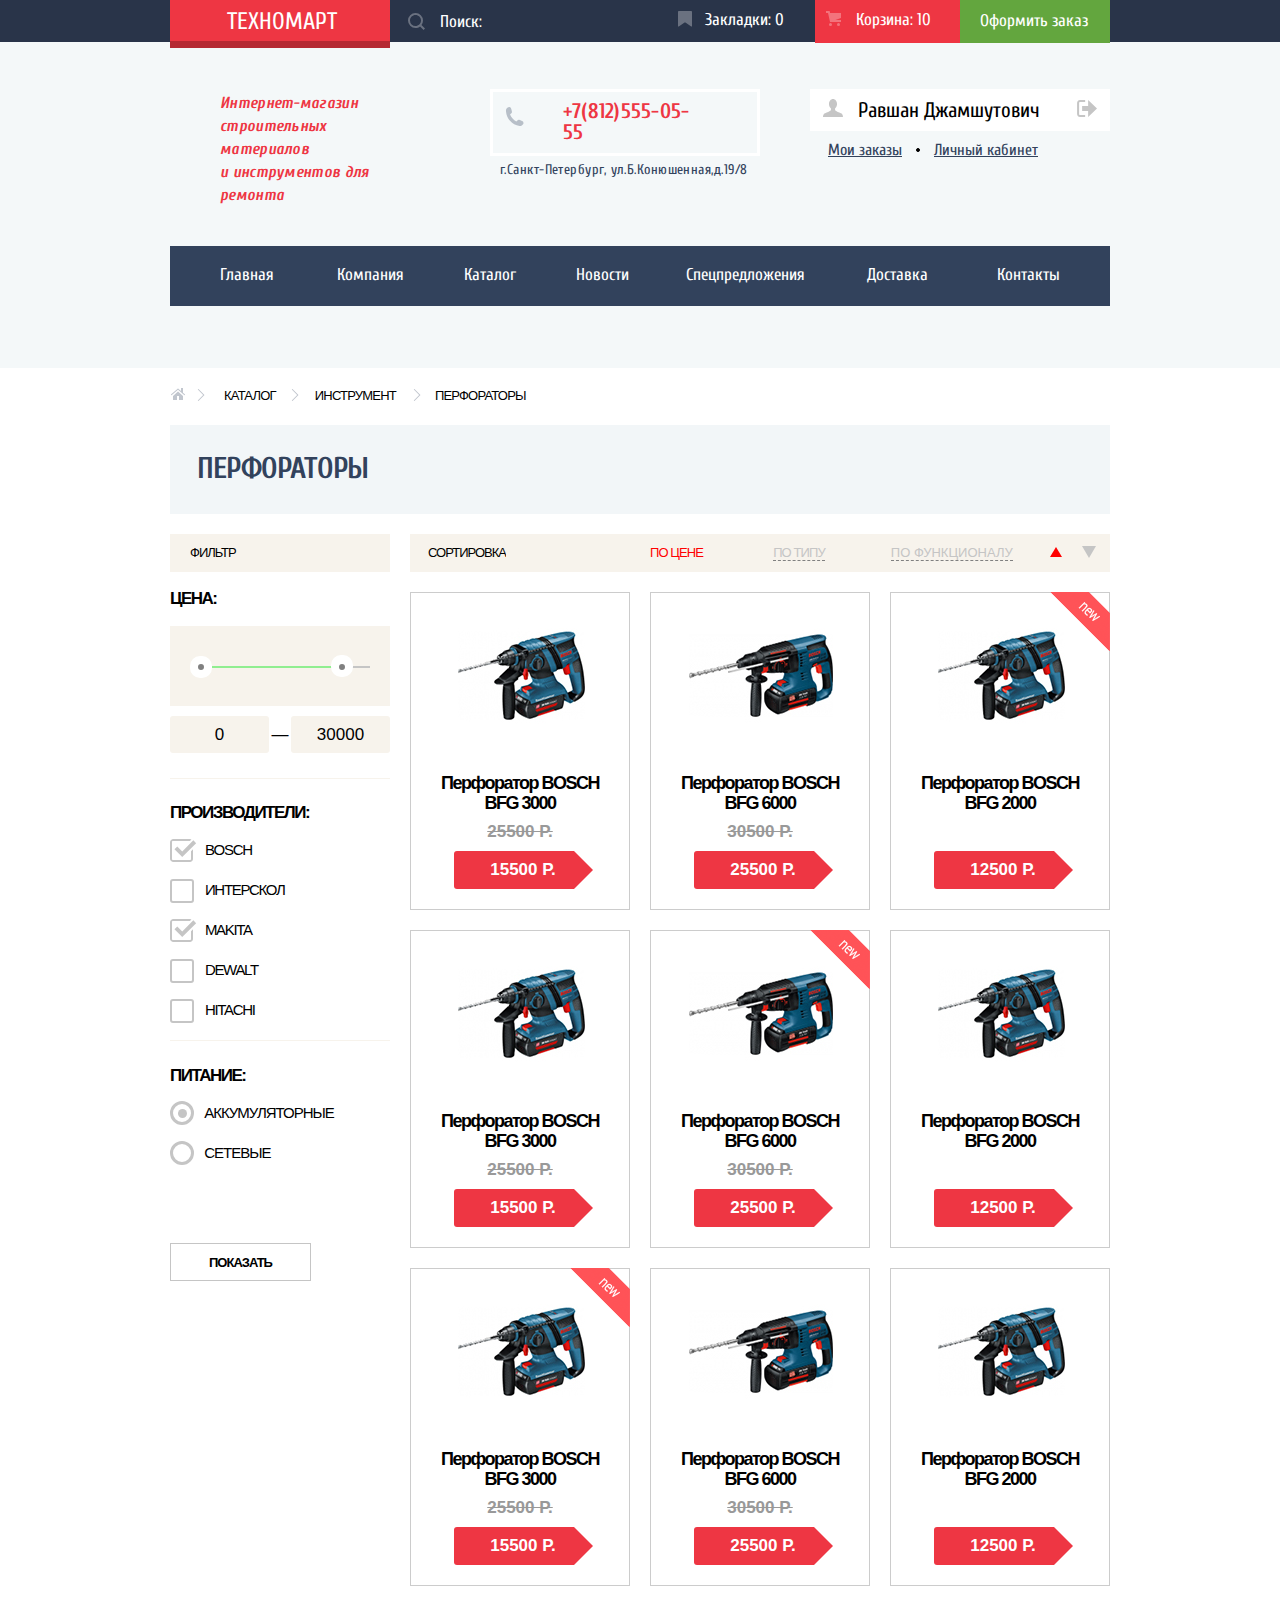
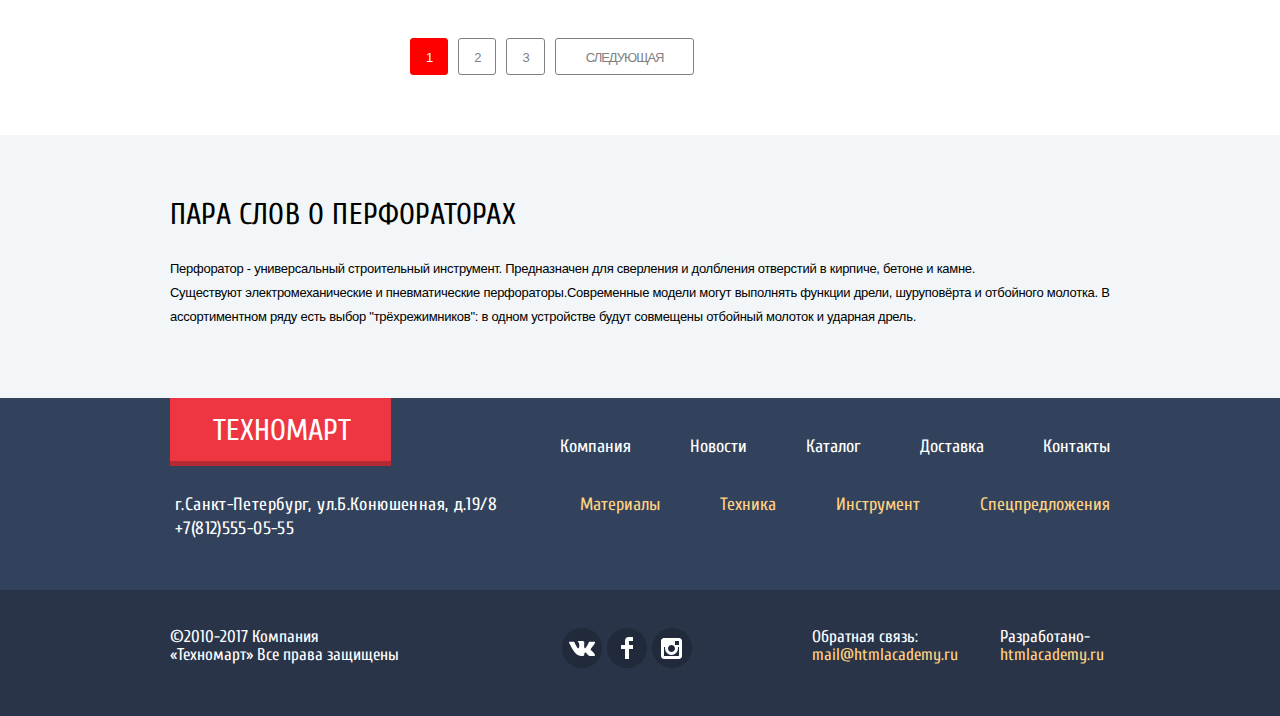
==== commit e5a8803c: "2попытка" ====
--- a/catalog.html
+++ b/catalog.html
@@ -4,443 +4,423 @@
     <meta charset="utf-8">
     <title>HTML Academy: Техномарт</title>
     <link rel="stylesheet" href="css/normalize.css" type='text/css'>
-    <link rel="stylesheet" href="css/style.min.css" type='text/css'>
+    <link rel="stylesheet" href="css/style.css" type='text/css'>
     <link href="https://fonts.googleapis.com/css?family=PT+Sans+Narrow:400,700&amp;subset=cyrillic" rel="stylesheet">
-    <link href="https://fonts.googleapis.com/css?family=Cuprum:400,700|PT+Sans+Narrow:400,700&amp;subset=cyrillic" rel="stylesheet">
+    <link href="https://fonts.googleapis.com/css?family=Cuprum:400,700;PT+Sans+Narrow:400,700&amp;subset=cyrillic" rel="stylesheet">
   </head>
   <body class="inner-page">
-    <header class="main-header">
-       <div class="full-width">
-           <div class="header-top">
-              <a class="logo-header" href="index.html">ТЕХНОМАРТ</a>
-              <form class="search">
-              	<input type="search" id="search" placeholder="Поиск:">
-              	<button class="search-button" type="submit">
-              		<svg xmlns="http://www.w3.org/2000/svg" width="17" height="17" viewBox="0 0 17 17">
-              			<path d="M17 15.586l-3.542-3.542A7.465 7.465 0 0 0 15 7.5 7.5 7.5 0 1 0 7.5 15c1.71 0 3.282-.579 4.544-1.542L15.586 17 17 15.586zM2 7.5C2 4.467 4.467 2 7.5 2 10.532 2 13 4.467 13 7.5c0 3.032-2.468 5.5-5.5 5.5A5.506 5.506 0 0 1 2 7.5z"/>
-              		</svg>
-              	</button>
-              </form>     
-                    
-              <a class="bookmark" href="">Закладки: 0</a>
-   						<a class="product-basket basket" href="">Корзина: <span>10</span></a>
-              <a class="checkout" href="">Оформить заказ</a>
- 
+		<header class="main-header">
+    	<div class="full-width">
+      	<div class="header-top">
+        	<a class="logo-header" href="index.html">ТЕХНОМАРТ</a>
+          <form class="search">
+          	<input type="search" id="search" placeholder="Поиск:">
+          	<button class="search-button" type="submit">
+          		<svg xmlns="http://www.w3.org/2000/svg" width="17" height="17" viewBox="0 0 17 17">
+            	<path d="M17 15.586l-3.542-3.542A7.465 7.465 0 0 0 15 7.5 7.5 7.5 0 1 0 7.5 15c1.71 0 3.282-.579 4.544-1.542L15.586 17 17 15.586zM2 7.5C2 4.467 4.467 2 7.5 2 10.532 2 13 4.467 13 7.5c0 3.032-2.468 5.5-5.5 5.5A5.506 5.506 0 0 1 2 7.5z"/>
+            </svg>
+          	</button>
+          </form>           
+          <a class="bookmark" href="">Закладки: 0</a>
+   				<a class="product-basket basket" href="">Корзина: <span>10</span></a>
+          <a class="checkout" href="">Оформить заказ</a>
+ 				</div>
+      </div>
+      <div class="help-container">
+      	<div class="header-center">
+       		<p class="company-describe">Интернет-магазин строительных материалов и&nbsp;инструментов для ремонта</p>
+      		<div class="container-contact">
+          	<a class="telefone-number" href="tel:+7(812)555-05-55">
+            	+7(812)555-05-55             
+          	</a>
+          	<address class="address-header">г.Санкт-Петербург, ул.Б.Конюшенная,д.19/8</address>
+      		</div>
+      		<div class="user-container">
+       			<div class="login">
+            	<a  href="#profile">
+              	<svg class="login-left" xmlns="http://www.w3.org/2000/svg" width="20" height="18" viewBox="0 0 20 18">
+                	<path fill="#c5c5c5" d="M17.881 14.166c-2.144-.735-4.256-1.666-5.207-2.39-.657-.501-.77-1.618-.517-2.415 1.118-.903 1.864-2.477 1.864-4.278C14.021 2.276 12.221 0 10 0S5.979 2.276 5.979 5.083c0 1.801.746 3.374 1.863 4.277.253.798.141 1.915-.517 2.416-.95.724-3.063 1.654-5.207 2.39S0 18 0 18h20s.025-3.099-2.119-3.834z"/>
+                </svg>
+                <span>Равшан Джамшутович</span>
+              </a>
+              <a href="#exit-profile">
+              	<svg class="login-right" xmlns="http://www.w3.org/2000/svg" width="21" height="17" viewBox="0 0 21 17">
+               		<g fill="#c5c5c5">
+               			<path fill="#c5c5c5" d="M21 8.5L12.125 0v6h-6v5h6v6z"/>
+               			<path fill="#c5c5c5" d="M3.106 13.952V3.048c.018-.376.171-1.057 1.01-1.057h5.027V0H4.116C1.938 0 1.112 1.81 1.087 3.027v10.946C1.112 15.189 1.938 17 4.116 17h5.027v-1.99H4.116c-.839 0-.992-.683-1.01-1.058z"/>
+               		</g>
+               	</svg>
+              </a>
             </div>
-         </div>
-         <div class="help-container">
-         <div class="header-center">
-       			<p class="company-describe">Интернет-магазин<br> строительных материалов<br> и инструментов для ремонта</p>
-      				<div class="container-contact">
-           	  <a class="telefone-number" href="tel:+7(812)555-05-55">
-            	  +7(812)555-05-55             
-          		</a>
-          		<address class="address-header">г.Санкт-Петербург, ул.Б.Конюшенная,д.19/8</address>
-      				 </div>
-      				 <div class="user-container">
-       						
-             <a class="login" href="">
-               <svg class="login-left" xmlns="http://www.w3.org/2000/svg" width="20" height="18" viewBox="0 0 20 18">
-                    <path fill="#c5c5c5" d="M17.881 14.166c-2.144-.735-4.256-1.666-5.207-2.39-.657-.501-.77-1.618-.517-2.415 1.118-.903 1.864-2.477 1.864-4.278C14.021 2.276 12.221 0 10 0S5.979 2.276 5.979 5.083c0 1.801.746 3.374 1.863 4.277.253.798.141 1.915-.517 2.416-.95.724-3.063 1.654-5.207 2.39S0 18 0 18h20s.025-3.099-2.119-3.834z"/>
-                </svg>
-                Равшан Джамшутович
-               <svg class="login-right" xmlns="http://www.w3.org/2000/svg" width="21" height="17" viewBox="0 0 21 17">
-               	<g fill="#c5c5c5">
-               		<path fill="#c5c5c5" d="M21 8.5L12.125 0v6h-6v5h6v6z"/>
-               		<path fill="#c5c5c5" d="M3.106 13.952V3.048c.018-.376.171-1.057 1.01-1.057h5.027V0H4.116C1.938 0 1.112 1.81 1.087 3.027v10.946C1.112 15.189 1.938 17 4.116 17h5.027v-1.99H4.116c-.839 0-.992-.683-1.01-1.058z"/>
-               	</g>
-               </svg>
-             </a>
-            
-       						<ul class="list my-menu">
-             				<li><a href="">Мои заказы</a></li>
-             				<li class="dot"></li>
-             				<li><a href="">Личный кабинет</a></li>
-         				 </ul>
-        			 </div>
-         </div>
-       <nav class="main-navigation">  
-              <ul class="list main-menu">
-                 <li><a href="index.html">Главная </a></li>
-                 <li><a href="">Компания</a> </li>
-                 <li><a href="">Каталог</a> </li>
-                 <li><a href="">Новости</a> </li>
-                 <li><a href="">Спецпредложения</a> </li>
-                 <li><a href="">Доставка </a></li>
-                 <li><a href="">Контакты</a></li>
+            <ul class="list my-menu">
+            	<li><a href="">Мои заказы</a></li>
+             	<li class="dot"></li>
+             	<li><a href="">Личный кабинет</a></li>
+         		</ul>
+        	</div>
+        </div>
+       	<nav class="main-navigation">  
+        	<ul class="list main-menu">
+          	<li><a class="first" href="index.html">Главная </a></li>
+            <li><a class="after-first"href="">Компания</a></li>
+            <li><a class="before-middle" href="catalog.html">Каталог</a> </li>
+            <li><a class="middle" href="">Новости</a> </li>
+            <li><a class="after-middle" href="">Спецпредложения</a> </li>
+            <li><a class="before-last" href="">Доставка </a></li>
+            <li><a class="last" href="">Контакты</a></li>
+          </ul>
+       	</nav>
+			</div>
+		</header>
+    <main class="main">
+    	<div class="catalog-page">
+      	<ul class="list changing-page">
+      		<li>
+        		<a class="home" href="index.html">
+          	<svg xmlns="http://www.w3.org/2000/svg" width="15" height="12" viewBox="0 0 15 12">
+            	<g fill="#C1C6CE">
+              	<path d="M3 8v4h4V8h2v4h4V8L8 3.516z"/>
+                <path d="M14.831 6.365L13 4.751V0h-2v2.987L8.332.635c-.02-.017-.043-.023-.064-.037a.465.465 0 0 0-.08-.047.551.551 0 0 0-.095-.024C8.062.521 8.032.515 8 .515c-.031 0-.061.006-.092.012a.46.46 0 0 0-.095.025c-.028.011-.053.029-.08.046-.021.014-.045.02-.064.037l-6.498 5.73a.501.501 0 0 0 .33.875.497.497 0 0 0 .331-.125L8 1.677l6.169 5.438a.501.501 0 0 0 .662-.75z"/>
+              </g>
+            </svg>
+          </a>
+        	</li>
+        	<li>
+        		<a href=""> Каталог</a>
+        	</li>
+        	<li>
+        		<a href=""> Инструмент</a>
+        	</li>
+        	<li>
+          	<a href=""> Перфораторы</a>
+        	</li>
+      	</ul>
+        <h1 class="name-page">ПЕРФОРАТОРЫ</h1>
+        <div class="catalog-main">
+        	<form class="sorting forms" method="post" name="sorting-form">
+          	<h2 class="name-filter">ФИЛЬТР</h2>
+            <fieldset class="form-area">
+            	<legend class="type-sort">ЦЕНА:</legend>
+              <div class="range">
+              	<div class="range-line"></div>
+                <div class="line-continue"></div>
+                <div class="range-radio">
+                  	<div class="radio-into"></div>
+                  </div>
+                <div class="range-radio radio-right">
+                  	<div class="radio-into"></div>
+                  </div>
+              </div>
+              <div class="price-range">
+              	<label class="visually-hidden" for="min-price">Минимальная цена</label>
+                <input type="number" placeholder="0" id="min-price">
+                <span>—</span>
+                <label class="visually-hidden" for="max-price">Максимальная цена</label>
+                <input type="number" placeholder="30000" id="max-price">
+              </div>
+            </fieldset>
+            <fieldset  class="form-area manufacturers">
+            	<legend class="type-sort">ПРОИЗВОДИТЕЛИ:</legend>
+              <ul class="list filter">
+              	<li class="filter-option">
+                	<label class="filter-checkbox" >
+                  	<input class="visually-hidden" type="checkbox" name="BOSCH" checked>
+                    <span class="checkbox-indicator"></span>
+                    BOSCH
+                  </label>
+                </li>
+                <li class="filter-option">
+  								<label class="filter-checkbox" >
+                  	<input class="visually-hidden" type="checkbox" name="Interscol" >
+                    <span class="checkbox-indicator"></span>
+                    ИНТЕРСКОЛ
+									</label>
+                </li>
+                <li class="filter-option">
+                	<label class="filter-checkbox" >
+                  	<input class="visually-hidden" type="checkbox" name="MAKITA" checked > 
+                    <span class="checkbox-indicator"></span>
+                    MAKITA
+                  </label>
+                </li>
+                <li class="filter-option">
+                	<label class="filter-checkbox" >
+                  	<input class="visually-hidden" type="checkbox" name="DEWALT">
+                    <span class="checkbox-indicator"></span>
+                    DEWALT
+                  </label>
+                </li>
+                <li class="filter-option">
+                	<label class="filter-checkbox" >
+                  	<input class="visually-hidden" type="checkbox" name="HITACHI">
+                    <span class="checkbox-indicator"></span>
+                    HITACHI
+                  </label>
+                </li>
               </ul>
-       </nav>
-					 
-				</div>
-			
-    </header>
-      
-    <main class="main">
-      <div class="catalog-page">
-       <ul class="list changing-page">
-           <li >
-              <a class="home" href="index.html">
-                     <svg xmlns="http://www.w3.org/2000/svg" width="15" height="12" viewBox="0 0 15 12">
-                         <g fill="#C1C6CE">
-                             <path d="M3 8v4h4V8h2v4h4V8L8 3.516z"/>
-                             <path d="M14.831 6.365L13 4.751V0h-2v2.987L8.332.635c-.02-.017-.043-.023-.064-.037a.465.465 0 0 0-.08-.047.551.551 0 0 0-.095-.024C8.062.521 8.032.515 8 .515c-.031 0-.061.006-.092.012a.46.46 0 0 0-.095.025c-.028.011-.053.029-.08.046-.021.014-.045.02-.064.037l-6.498 5.73a.501.501 0 0 0 .33.875.497.497 0 0 0 .331-.125L8 1.677l6.169 5.438a.501.501 0 0 0 .662-.75z"/>
-                         </g>
-                     </svg>
-                 </a>
-           </li>
-           <li>
-              <a href=""> Каталог</a>
-           </li>
-           <li>
-              <a href=""> Инструмент</a>
-           </li>
-           <li>
-              <a href=""> Перфораторы</a>
-           </li>
-       </ul>
-           <h1 class="name-page">ПЕРФОРАТОРЫ</h1>
-           <div class="catalog-main">
-           <form class="sorting forms" method="post" name="sorting-form">
-           <h2 class="name-filter">ФИЛЬТР</h2>
-                 
-              <fieldset class="form-area">
-                  <legend class="type-sort">ЦЕНА:</legend>
-                  <div class="range">
-                  	<div class="range-line"></div>
-                  	<div class="line-continue"></div>
-                  	<div class="range-radio">
-                  		<div class="radio-into"></div>
-                  	</div>
-                  	<div class="range-radio radio-right">
-                  		<div class="radio-into"></div>
-                  	</div>
-                  </div>
-                  <div class="price-range">
-                  		<label class="visually-hidden" for="min-price">Минимальная цена</label>
-                  		<input type="number" placeholder="0" id="min-price">
-                  		<span>&mdash;</span>
-                  		<label class="visually-hidden" for="max-price">Максимальная цена</label>
-                  		<input type="number" placeholder="30000" id="max-price">
-                 	</div>
-              </fieldset>
-                 
-              <fieldset  class="form-area manufacturers">
-                  <legend class="type-sort">ПРОИЗВОДИТЕЛИ:</legend>
-              	     <ul class="list filter">
-                        <li class="filter-option">
-                          <label class="filter-checkbox" >
-                           	<input class="visually-hidden" type="checkbox" name="BOSCH" checked>
-                           	<span class="checkbox-indicator"></span>
-                           	BOSCH
-                          </label>
-                        </li>
-                        <li class="filter-option">
-  												<label class="filter-checkbox" >
-                            <input class="visually-hidden" type="checkbox" name="Interscol" >
-                            <span class="checkbox-indicator"></span>
-                            ИНТЕРСКОЛ
-													</label>
-                        </li>
-                        <li class="filter-option">
-                          <label class="filter-checkbox" >
-                           	<input class="visually-hidden" type="checkbox" name="MAKITA" checked > 
-                           	<span class="checkbox-indicator"></span>
-                           	MAKITA
-                          </label>
-                        </li>
-                        <li class="filter-option">
-                           <label class="filter-checkbox" >
-                            	<input class="visually-hidden" type="checkbox" name="DEWALT">
-                            	<span class="checkbox-indicator"></span>
-                           		DEWALT
-                           </label>
-                        </li>
-                        <li class="filter-option">
-                          <label class="filter-checkbox" >
-                           		<input class="visually-hidden" type="checkbox" name="HITACHI">
-                           		<span class="checkbox-indicator"></span>
-                          		HITACHI
-                          </label>
-                        </li>
-                     </ul>
-              </fieldset>
-                 
-              <fieldset  class="form-area">
-                     <legend class="type-sort">ПИТАНИЕ:</legend>
-                     <ul class="list filter">
-                        <li class="filter-option">
-                            <label class="filter-radio" >
-                            		<input class="visually-hidden " value="battery" type="radio" name="type-of-supply" checked>
-                            		<span class="radio-indicator"></span>
-                            			АККУМУЛЯТОРНЫЕ
-                            </label>
-                        </li>
-                        <li class="filter-option">
-                            <label class="filter-radio" >
-                            		<input class="visually-hidden " value="circuit" type="radio" name="type-of-supply">
-                            		<span class="radio-indicator"></span>
-                            		СЕТЕВЫЕ
-                            </label>
-                        </li>
-                     </ul>
-              </fieldset>
-              <button class="form-btn" type="submit">Показать</button> 
-       </form>
-      <div class="all-catalog">
-      <div class="sort-container">
-       <h2 class="name-sorting">СОРТИРОВКА</h2>
-       <ul class="list sort-type"> 
-             <li class="price-sort">ПО ЦЕНЕ</li>
-             <li><a href="">ПО ТИПУ</a></li>
-             <li><a href="">ПО ФУНКЦИОНАЛУ</a></li>
-             
-       </ul>
-       <ul class="list arrows">
-             <li>
+            </fieldset>
+            <fieldset  class="form-area">
+            	<legend class="type-sort">ПИТАНИЕ:</legend>
+              <ul class="list filter">
+              	<li class="filter-option">
+                	<label class="filter-radio" >
+                  	<input class="visually-hidden " value="battery" type="radio" name="type-of-supply" checked>
+                    <span class="radio-indicator"></span>
+                    АККУМУЛЯТОРНЫЕ
+                  </label>
+                </li>
+                <li class="filter-option">
+                	<label class="filter-radio" >
+                  	<input class="visually-hidden " value="circuit" type="radio" name="type-of-supply">
+                    <span class="radio-indicator"></span>
+                    СЕТЕВЫЕ
+                  </label>
+                </li>
+              </ul>
+            </fieldset>
+            <button class="form-btn" type="submit">Показать</button> 
+       		</form>
+      		<div class="all-catalog">
+      			<div class="sort-container">
+       				<h2 class="name-sorting">СОРТИРОВКА</h2>
+       				<ul class="list sort-type"> 
+             		<li class="price-sort">ПО ЦЕНЕ</li>
+             		<li><a href="">ПО ТИПУ</a></li>
+             		<li><a href="">ПО ФУНКЦИОНАЛУ</a></li>
+              </ul>
+       				<ul class="list arrows">
+             		<li>
              			<button class="icon-up-dir" type="button"></button>
-             </li>                                   
-             <li>
+             		</li>                                   
+             		<li>
              			<button class="icon-down-dir" type="button"></button>
-             </li>                                 
-       </ul>
-      </div>
-       
-       <ul class="list catalog-list catalog-container">
-             <li class="catalog-item">
-                <div class="actions">
-                     		<a href="" class="buy">Купить</a>
-                     		<a href="" class="in-bookmark">В закладки</a>
-                     	</div>
-                <a href="">
-                    <p class="catalog-item-image">
-                         <img src="img/snippet-18927.jpg" width="127" height="112" alt="Перфоратор Bosch BFG 3000">
-                    </p>
-                    <h3 class="product-name">Перфоратор BOSCH BFG 3000</h3>
+             		</li>                                 
+       				</ul>
+      			</div>
+       			<ul class="list catalog-list catalog-container">
+            	<li class="catalog-item">
+              	<div class="actions">
+                	<a href="" class="buy">Купить</a>
+                  <a href="" class="in-bookmark">В закладки</a>
+                </div>
+                <a href="">
+                	<p class="catalog-item-image">
+                  	<img src="img/snippet-18927.jpg" width="127" height="112" alt="Перфоратор Bosch BFG 3000">
+                  </p>
+                  <h3 class="product-name">Перфоратор BOSCH BFG 3000</h3>
                 </a>
                 <del>25500 Р.</del>
                 <ins>15500 Р.</ins>    
-             </li>
-             
-             <li class="catalog-item">
-                    <div class="actions">
-                     		<a href="" class="buy">Купить</a>
-                     		<a href="" class="in-bookmark">В закладки</a>
-                     	</div>
-                    <a href=""> 
-                        <p class="catalog-item-image">
-                            <img src="img/snippet-945.jpg" width="144" height="128" alt="Перфоратор Bosch BFG 6000">
-                        </p>
-                        <h3 class="product-name">Перфоратор BOSCH BFG 6000</h3>
-                    </a>
-                    <del>30500 Р.</del>
-                    <ins>25500 Р.</ins>
-             </li> 
-                
-             <li class="catalog-item">
-                    <div class="flag flag-new">Новинка</div>
-                    <div class="actions">
-                     		<a href="" class="buy">Купить</a>
-                     		<a href="" class="in-bookmark">В закладки</a>
-                     	</div>
-                    <a href="">
-                        <p class="catalog-item-image">
-                            <img src="img/snippet-18927-1.jpg" width="127" height="112" alt="Перфоратор Bosch BFG 2000">
-                        </p>
-                        <h3 class="product-name">Перфоратор BOSCH BFG 2000</h3> 
-                    </a><br>
-                    <ins>12500 Р.</ins>
-             </li>
-             
-             <li class="catalog-item">
+             	</li>
+             	<li class="catalog-item">
+              	<div class="actions">
+                	<a href="" class="buy">Купить</a>
+                  <a href="" class="in-bookmark">В закладки</a>
+                </div>
+                <a href=""> 
+                	<p class="catalog-item-image">
+                  	<img src="img/snippet-945.jpg" width="144" height="128" alt="Перфоратор Bosch BFG 6000">
+                  </p>
+                  <h3 class="product-name">Перфоратор BOSCH BFG 6000</h3>
+                </a>
+                <del>30500 Р.</del>
+                <ins>25500 Р.</ins>
+             	</li> 
+              <li class="catalog-item">
+              	<div class="flag flag-new">Новинка</div>
                 <div class="actions">
-                     		<a href="" class="buy">Купить</a>
-                     		<a href="" class="in-bookmark">В закладки</a>
-                     	</div>
-                <a href="">
-                    <p class="catalog-item-image">
-                         <img src="img/snippet-18927.jpg" width="127" height="112" alt="Перфоратор Bosch BFG 3000">
-                    </p>
-                    <h3 class="product-name">Перфоратор BOSCH BFG 3000</h3>
+                	<a href="" class="buy">Купить</a>
+                  <a href="" class="in-bookmark">В закладки</a>
+                </div>
+                <a href="">
+                	<p class="catalog-item-image">
+                  	<img src="img/snippet-18927-1.jpg" width="127" height="112" alt="Перфоратор Bosch BFG 2000">
+                  </p>
+                  <h3 class="product-name">Перфоратор BOSCH BFG 2000</h3> 
+                </a>
+                <del class="visually-hidden">12500 Р.</del>
+                <ins>12500 Р.</ins>
+             	</li>
+             	<li class="catalog-item">
+                <div class="actions">
+                	<a href="" class="buy">Купить</a>
+                	<a href="" class="in-bookmark">В закладки</a>
+                </div>
+                <a href="">
+                	<p class="catalog-item-image">
+                  	<img src="img/snippet-18927.jpg" width="127" height="112" alt="Перфоратор Bosch BFG 3000">
+                  </p>
+                  <h3 class="product-name">Перфоратор BOSCH BFG 3000</h3>
                 </a>
                 <del>25500 Р.</del>
                 <ins>15500 Р.</ins>    
-             </li>
-             
-             <li class="catalog-item">
-                    <div class="flag flag-new">Новинка</div>
-                    <div class="actions">
-                     		<a href="" class="buy">Купить</a>
-                     		<a href="" class="in-bookmark">В закладки</a>
-                     	</div>
-                    <a href=""> 
-                        <p class="catalog-item-image">
-                            <img src="img/snippet-945.jpg" width="144" height="128" alt="Перфоратор Bosch BFG 6000">
-                        </p>
-                        <h3 class="product-name">Перфоратор BOSCH BFG 6000</h3>
-                    </a>
-                    <del>30500 Р.</del>
-                    <ins>25500 Р.</ins>
-             </li> 
-                
-             <li class="catalog-item">
-                    <div class="actions">
-                     		<a href="" class="buy">Купить</a>
-                     		<a href="" class="in-bookmark">В закладки</a>
-                     	</div>
-                    <a href="">
-                        <p class="catalog-item-image">
-                            <img src="img/snippet-18927-1.jpg" width="127" height="112" alt="Перфоратор Bosch BFG 2000">
-                        </p>
-                        <h3 class="product-name">Перфоратор BOSCH BFG 2000</h3> 
-                    </a><br>
-                    <ins>12500 Р.</ins>
-             </li>
-             
-             <li class="catalog-item">
-                <div class="flag flag-new">Новинка</div>
+             	</li>
+             	<li class="catalog-item">
+              	<div class="flag flag-new">Новинка</div>
                 <div class="actions">
-                     		<a href="" class="buy">Купить</a>
-                     		<a href="" class="in-bookmark">В закладки</a>
-                     	</div>
-                <a href="">
-                    <p class="catalog-item-image">
-                         <img src="img/snippet-18927.jpg" width="127" height="112" alt="Перфоратор Bosch BFG 3000">
-                    </p>
-                    <h3 class="product-name">Перфоратор BOSCH BFG 3000</h3>
+                	<a href="" class="buy">Купить</a>
+                  <a href="" class="in-bookmark">В закладки</a>
+                </div>
+                <a href=""> 
+                	<p class="catalog-item-image">
+                  	<img src="img/snippet-945.jpg" width="144" height="128" alt="Перфоратор Bosch BFG 6000">
+                  </p>
+                	<h3 class="product-name">Перфоратор BOSCH BFG 6000</h3>
+                </a>
+                <del>30500 Р.</del>
+                <ins>25500 Р.</ins>
+             	</li> 
+              <li class="catalog-item">
+              	<div class="actions">
+                	<a href="" class="buy">Купить</a>
+                  <a href="" class="in-bookmark">В закладки</a>
+                </div>
+                <a href="">
+                	<p class="catalog-item-image">
+                  	<img src="img/snippet-18927-1.jpg" width="127" height="112" alt="Перфоратор Bosch BFG 2000">
+                  </p>
+                  <h3 class="product-name">Перфоратор BOSCH BFG 2000</h3> 
+                </a>
+                <del class="visually-hidden">12500 Р.</del>
+                <ins>12500 Р.</ins>
+             	</li>
+             	<li class="catalog-item">
+              	<div class="flag flag-new">Новинка</div>
+                <div class="actions">
+                	<a href="" class="buy">Купить</a>
+                  <a href="" class="in-bookmark">В закладки</a>
+                </div>
+                <a href="">
+                	<p class="catalog-item-image">
+                  	<img src="img/snippet-18927.jpg" width="127" height="112" alt="Перфоратор Bosch BFG 3000">
+                  </p>
+                  <h3 class="product-name">Перфоратор BOSCH BFG 3000</h3>
                 </a>
                 <del>25500 Р.</del>
                 <ins>15500 Р.</ins>    
-             </li>
-             
-             <li class="catalog-item">
-                    <div class="actions">
-                     		<a href="" class="buy">Купить</a>
-                     		<a href="" class="in-bookmark">В закладки</a>
-                     	</div>
-                    <a href=""> 
-                        <p class="catalog-item-image">
-                            <img src="img/snippet-945.jpg" width="144" height="128" alt="Перфоратор Bosch BFG 6000">
-                        </p>
-                        <h3 class="product-name">Перфоратор BOSCH BFG 6000</h3>
-                    </a>
-                    <del>30500 Р.</del>
-                    <ins>25500 Р.</ins>
-             </li> 
-                
-             <li class="catalog-item">
-                    <div class="actions">
-                     		<a href="" class="buy">Купить</a>
-                     		<a href="" class="in-bookmark">В закладки</a>
-                     	</div>
-                    <a href="">
-                        <p class="catalog-item-image">
-                            <img src="img/snippet-18927-1.jpg" width="127" height="112" alt="Перфоратор Bosch BFG 2000">
-                        </p>
-                        <h3 class="product-name">Перфоратор BOSCH BFG 2000</h3> 
-                    </a><br>
-                    <ins>12500 Р.</ins>
-             </li>
-       	</ul>
-       <ul class="list catalog-navigation">
-         <li class="active-item">1</li>                                   
-         <li><a href="">2</a></li>                                   
-         <li><a href="">3</a></li>                                       
-         <li class="next" ><a href="">СЛЕДУЮЩАЯ</a></li>                                      
-       </ul>
+             	</li>
+             	<li class="catalog-item">
+              	<div class="actions">
+                	<a href="" class="buy">Купить</a>
+                  <a href="" class="in-bookmark">В закладки</a>
+                </div>
+                <a href=""> 
+                	<p class="catalog-item-image">
+                  	<img src="img/snippet-945.jpg" width="144" height="128" alt="Перфоратор Bosch BFG 6000">
+                  </p>
+                  <h3 class="product-name">Перфоратор BOSCH BFG 6000</h3>
+                </a>
+                <del>30500 Р.</del>
+                <ins>25500 Р.</ins>
+             	</li> 
+              <li class="catalog-item">
+              	<div class="actions">
+                	<a href="" class="buy">Купить</a>
+                  <a href="" class="in-bookmark">В закладки</a>
+                </div>
+                <a href="">
+                	<p class="catalog-item-image">
+                  	<img src="img/snippet-18927-1.jpg" width="127" height="112" alt="Перфоратор Bosch BFG 2000">
+                  </p>
+                  <h3 class="product-name">Перфоратор BOSCH BFG 2000</h3> 
+								</a>
+                <del class="visually-hidden">12500 Р.</del>
+                <ins>12500 Р.</ins>
+             	</li>
+       			</ul>
+       			<ul class="list catalog-navigation">
+         			<li class="active-item">1</li>                                   
+         			<li><a href="">2</a></li>                                   
+         			<li><a href="">3</a></li>                                       
+         			<li class="next" ><a href="">СЛЕДУЮЩАЯ</a></li>                                      
+       			</ul>
+      		</div>
       	</div>
       </div>
-      </div>
       <div class="product-info">
-          <div class="product-info-container">>
-           <h4>ПАРА СЛОВ О ПЕРФОРАТОРАХ</h4>
-           <p >Перфоратор - универсальный строительный инструмент. Предназначен для сверления и долбления отверстий в кирпиче, бетоне и камне.</p>
-           <p> Существуют электромеханические и пневматические перфораторы.Современные модели могут выполнять функции дрели, шуруповёрта и отбойного молотка. В ассортиментном ряду есть выбор "трёхрежимников": в одном устройстве будут совмещены отбойный молоток и ударная дрель.</p>
+      	<div class="product-info-container">
+        	<h4>ПАРА СЛОВ О ПЕРФОРАТОРАХ</h4>
+          <p >Перфоратор - универсальный строительный инструмент. Предназначен для сверления и долбления отверстий в кирпиче, бетоне и камне.<br>
+           Существуют электромеханические и пневматические перфораторы.Современные модели могут выполнять функции дрели, шуруповёрта и отбойного молотка. В ассортиментном ряду есть выбор "трёхрежимников": в одном устройстве будут совмещены отбойный молоток и ударная дрель.</p>
 				</div >
       </div>
-			   
-    </main>
-    
-     <footer class="main-footer">
-        <div class="footer-nav">
-          <div class="footer-container-nav">
-           	<a class="logo-footer" href="index.html">ТЕХНОМАРТ</a>
-           	<ul class="list footer-navigation">
-               <li><a href="">Компания</a></li>
-               <li><a href="">Новости</a></li>
-               <li><a href="">Каталог</a></li>
-               <li><a href="">Доставка</a></li>
-               <li><a href="">Контакты</a></li>
-           	</ul>
-          </div>
-          <div class="footer-container-user-nav">
-           	<p class="footer-contact">
-                г.Санкт-Петербург, ул.Б.Конюшенная, д.19/8
-                +7(812)555-05-55
-           	</p>
-           	<ul class="list footer-menu">
-               <li><a href="">Материалы</a></li>
-               <li><a href="">Техника</a></li>
-               <li><a href="">Инструмент</a></li>
-               <li><a href="">Спецпредложения</a> </li>
-           	</ul>
-          </div>
+		</main>
+    <footer class="main-footer">
+    	<div class="footer-nav">
+      	<div class="footer-container-nav">
+        	<div class="logo-footer"><p>ТЕХНОМАРТ</p></div>
+          <ul class="list footer-navigation">
+          	<li><a href="">Компания</a></li>
+            <li><a href="">Новости</a></li>
+            <li><a href="">Каталог</a></li>
+            <li><a href="">Доставка</a></li>
+            <li><a href="">Контакты</a></li>
+          </ul>
         </div>
-        <div class="footer-social-container">
-         	<div class=" footer-social">
-            <p class="info-company">
-                &#169;2010-2017 Компания «Техномарт»
-                Все права защищены
-            </p>
-            <ul class="list networks">
-               <li>
-                   <a href="">
-                      <svg xmlns="http://www.w3.org/2000/svg" width="26" height="15" viewBox="0 0 26 15">
-                         <path fill="#FFF" d="M16.138 11.51c.956-.309 2.18 2.04 3.483 2.939.978.681 1.727.534 1.727.534l3.473-.05s1.815-.112.957-1.554c-.071-.12-.503-1.069-2.585-3.022-2.177-2.043-1.882-1.712.739-5.244 1.597-2.153 2.236-3.468 2.036-4.028-.192-.539-1.365-.399-1.365-.399L20.69.713c-.381.001-.704.119-.851.515-.003.004-.621 1.666-1.445 3.079-1.741 2.989-2.436 3.148-2.724 2.961-.661-.433-.494-1.737-.494-2.664 0-2.897.432-4.105-.846-4.417-.427-.104-.739-.172-1.828-.182-1.392-.021-2.574 0-3.244.329-.445.223-.786.712-.579.74.26.035.843.16 1.155.586.401.552.389 1.789.389 1.789s.229 3.411-.54 3.834c-.528.29-1.25-.302-2.803-3.016-.793-1.388-1.392-2.922-1.392-2.922s-.116-.285-.326-.441c-.25-.185-.6-.244-.6-.244L.848.684S.29.7.085.946c-.182.218-.015.668-.015.668s2.909 6.881 6.203 10.347c3.02 3.182 6.452 2.971 6.452 2.971h1.555s.469-.054.709-.312c.224-.24.214-.691.214-.691s-.031-2.109.935-2.419z"/>
-                      </svg>
-                    </a>
-               </li>
-               <li>
-                   <a href="">
-                      <svg xmlns="http://www.w3.org/2000/svg" width="12" height="22" viewBox="0 0 12 22">
-                          <path fill="#FFF" d="M12 4V0H8a4 4 0 0 0-4 4v4H0v4h4v10h4V12h4V8H8V4h4z"/>
-                      </svg>
-                   </a>
-               </li>
-               <li>
-                  <a href="">
-                      <svg xmlns="http://www.w3.org/2000/svg" width="21" height="21" viewBox="0 0 21 21">
-                          <path fill="#FFF" d="M18 0H3C1.35 0 0 1.35 0 3v15c0 1.65 1.35 3 3 3h15c1.65 0 3-1.35 3-3V3c0-1.65-1.35-3-3-3zm-7.5 7c1.93 0 3.5 1.57 3.5 3.5S12.43 14 10.5 14 7 12.43 7 10.5 8.57 7 10.5 7zM18 18H3V9h1.181A6.504 6.504 0 0 0 4 10.5a6.5 6.5 0 1 0 13 0 6.45 6.45 0 0 0-.181-1.5H18v9zm0-11h-4V3h4v4z"/>
-                      </svg>
-                  </a>
-                </li>
-            </ul>
-              <p class="mail feedback">
-                    Обратная связь:
-                    <a href="mailto:email@">mail@htmlacademy.ru </a>
-                </p>
-              <p class="mail developers">
-                    Разработано- 
-                    <a href="https://htmlacademy.ru/intensive/htmlcss">htmlacademy.ru</a>
-                </p>
-          	 </div>
+        <div class="footer-container-user-nav">
+        	<p class="footer-contact">
+          	г.Санкт-Петербург, ул.Б.Конюшенная, д.19/8
+            +7(812)555-05-55
+          </p>
+          <ul class="list footer-menu">
+          	<li><a href="">Материалы</a></li>
+            <li><a href="">Техника</a></li>
+            <li><a href="">Инструмент</a></li>
+            <li><a href="">Спецпредложения</a> </li>
+          </ul>
         </div>
-      </footer>
-      
-      
-      <section class="modal modal-message">
-      	<div class="message-container">
-      		<div class="bookmark-image"></div>
-      		<p class="bookmark-message">Товар добавлен в корзину!</p>
-      	</div>
-      		<div class="button-send-form">
-      			<button class="checkout-button" type="button">Оформить заказ</button>
-      			<button class="return-page" type="button">Продолжить покупки</button>
-      		</div>
-      	
-  			<button class="modal-close" type="button">Закрыть</button>
-		  </section>
-
-      
-			<script src="../824477-technomart/js/script.js"></script>
+      </div>
+      <div class="footer-social-container">
+      	<div class=" footer-social">
+        	<p class="info-company">
+          	&#169;2010-2017 Компания «Техномарт»
+            Все права защищены
+          </p>
+          <ul class="list networks">
+          	<li>
+            	<a href="">
+              	<svg xmlns="http://www.w3.org/2000/svg" width="26" height="15" viewBox="0 0 26 15">
+                	<path fill="#FFF" d="M16.138 11.51c.956-.309 2.18 2.04 3.483 2.939.978.681 1.727.534 1.727.534l3.473-.05s1.815-.112.957-1.554c-.071-.12-.503-1.069-2.585-3.022-2.177-2.043-1.882-1.712.739-5.244 1.597-2.153 2.236-3.468 2.036-4.028-.192-.539-1.365-.399-1.365-.399L20.69.713c-.381.001-.704.119-.851.515-.003.004-.621 1.666-1.445 3.079-1.741 2.989-2.436 3.148-2.724 2.961-.661-.433-.494-1.737-.494-2.664 0-2.897.432-4.105-.846-4.417-.427-.104-.739-.172-1.828-.182-1.392-.021-2.574 0-3.244.329-.445.223-.786.712-.579.74.26.035.843.16 1.155.586.401.552.389 1.789.389 1.789s.229 3.411-.54 3.834c-.528.29-1.25-.302-2.803-3.016-.793-1.388-1.392-2.922-1.392-2.922s-.116-.285-.326-.441c-.25-.185-.6-.244-.6-.244L.848.684S.29.7.085.946c-.182.218-.015.668-.015.668s2.909 6.881 6.203 10.347c3.02 3.182 6.452 2.971 6.452 2.971h1.555s.469-.054.709-.312c.224-.24.214-.691.214-.691s-.031-2.109.935-2.419z"/>
+                </svg>
+              </a>
+            </li>
+            <li>
+            	<a href="">
+              	<svg xmlns="http://www.w3.org/2000/svg" width="12" height="22" viewBox="0 0 12 22">
+                	<path fill="#FFF" d="M12 4V0H8a4 4 0 0 0-4 4v4H0v4h4v10h4V12h4V8H8V4h4z"/>
+                </svg>
+              </a>
+            </li>
+            <li>
+            	<a href="">
+              	<svg xmlns="http://www.w3.org/2000/svg" width="21" height="21" viewBox="0 0 21 21">
+                	<path fill="#FFF" d="M18 0H3C1.35 0 0 1.35 0 3v15c0 1.65 1.35 3 3 3h15c1.65 0 3-1.35 3-3V3c0-1.65-1.35-3-3-3zm-7.5 7c1.93 0 3.5 1.57 3.5 3.5S12.43 14 10.5 14 7 12.43 7 10.5 8.57 7 10.5 7zM18 18H3V9h1.181A6.504 6.504 0 0 0 4 10.5a6.5 6.5 0 1 0 13 0 6.45 6.45 0 0 0-.181-1.5H18v9zm0-11h-4V3h4v4z"/>
+                </svg>
+              </a>
+            </li>
+          </ul>
+          <p class="mail feedback">
+          	Обратная связь:
+            <a href="mailto:email@">mail@htmlacademy.ru </a>
+          </p>
+          <p class="mail developers">
+          	Разработано- 
+            <a href="https://htmlacademy.ru/intensive/htmlcss">htmlacademy.ru</a>
+          </p>
+        </div>
+      </div>
+    </footer>
+    <section class="modal modal-message">
+    	<div class="message-container">
+      	<div class="bookmark-image"></div>
+      	<p class="bookmark-message">Товар добавлен в корзину!</p>
+      </div>
+      <div class="button-send-form">
+      	<button class="checkout-button" type="button">Оформить заказ</button>
+      	<button class="return-page" type="button">Продолжить покупки</button>
+      </div>
+      <button class="modal-close" type="button">Закрыть</button>
+		</section>
+		<script src="js/script.min.js"></script>
   </body>
 </html>  --- a/css/style.css
+++ b/css/style.css
@@ -0,0 +1,2187 @@
+﻿body {
+	font-family: 'Cuprum', Arial, sans-serif;
+	font-size: 17px;
+	line-height: 18px;
+	font-weight: 400;
+	width: 100%;
+	min-width: 960px;
+	color: #ffffff;
+	background-color: #f3f7f8;
+}
+img {
+	max-width: 100%;
+	height: auto;
+}
+.visually-hidden {
+	visibility: hidden;
+}
+.bookmark::before,
+.product-basket::before {
+	position: absolute;
+	content: "";
+	top: 10px;
+	left: 10px;
+	width: 16px;
+	height: 18px;
+	background-repeat: no-repeat;
+	background-position: 0 0;
+	opacity: 0.3;
+}
+.bookmark::before {
+	margin-left: -2px;
+	margin-top: 1px;
+	background-image: url(../img/icon-bookmark.svg);
+}
+.product-basket::before {
+	margin-left: 1px;
+	margin-top: 1px;
+	background-image: url(../img/icon-cart.svg);
+}
+.search button[type="submit"] {
+	opacity: 0.3;
+}
+.search button[type="submit"]:hover {
+	opacity: 1;
+}
+.search input[type="search"]::-webkit-input-placeholder {
+	color: #ffffff;
+}
+.search input[type="search"]:-ms-input-placeholder {
+	color: #ffffff;
+}
+.search input[type="search"]::-ms-input-placeholder {
+	color: #ffffff;
+}
+.search input[type="search"]::placeholder {
+	color: #ffffff;
+}
+.bookmark:hover::before,
+.product-basket:hover::before,
+.product-basket:focus::before,
+.bookmark:focus::before {
+	opacity: 1;
+}
+.bookmark:active::before,
+.product-basket:active::before {
+	opacity: 0.4;
+}
+a {
+	text-decoration: none;
+	color: #ffffff;
+}
+.list {
+	list-style: none;
+}
+.header-top {
+	margin-left: 10px;
+	margin-right: 10px;
+	background-color: #293449;
+}
+.header-top .bookmark {
+	position: relative;
+	display: block;
+	max-width: 150px;
+	min-width: 142px;
+	text-align: center;
+	padding-top: 11px;
+	padding-bottom: 9px;
+	padding-left: 3px;
+}
+.header-top .product-basket {
+	position: relative;
+	display: inline-block;
+	min-width: 134px;
+	text-align: center;
+	padding-left: 11px;
+	padding-top: 11px;
+	padding-bottom: 10px;
+}
+.checkout {
+	display: inline-block;
+	max-width: 150px;
+	padding-left: 20px;
+	padding-right: 22px;
+	padding-top: 12px;
+	padding-bottom: 13px;
+	background-color: #63a63e;
+}
+.checkout:hover,
+.checkout:focus {
+	background-color: #5fbb2d;
+}
+.checkout:active {
+	background-color: #518534;
+	color: #a8c29a;
+}
+.search {
+	margin-left: 220px;
+	display: -webkit-box;
+	display: -ms-flexbox;
+	display: flex;
+	min-width: 260px;
+}
+.search input[type="search"] {
+	width: 230px;
+	padding: 0px;
+	background-color: transparent;
+	border: 0px;
+	-webkit-box-ordinal-group: 3;
+	-ms-flex-order: 2;
+	order: 2;
+}
+.search input[type="search"]:focus {
+	background-color: white;
+	outline: 0px;
+}
+.search button[type="submit"] {
+	background-color: transparent;
+	border: 0px;
+	width: 50px;
+	padding-left: 2px;
+	padding-right: 0px;
+	padding-top: 10px;
+	padding-bottom: 5px;
+	-webkit-box-ordinal-group: 2;
+	-ms-flex-order: 1;
+	order: 1;
+	text-align: center;
+}
+.search-button path {
+	fill: #fff;
+	outline: 0px;
+	opacity: 1;
+}
+input[type="search"]:focus ~ button[type="submit"] {
+	background-color: white;
+	opacity: 1;
+}
+input[type="search"]:focus ~ button[type="submit"] path {
+	fill: red;
+}
+.search:hover {
+	background-color: #212a3a;
+}
+.search:hover + .search-button path {
+	fill: #fff;
+}
+.product-basket:hover,
+.bookmark:hover,
+.product-basket:focus,
+.bookmark:focus {
+	background-color: #161d29;
+}
+.product-basket:active,
+.bookmark:active {
+	background-color: #161d29;
+	color: #a2a5a9;
+}
+.logo-header,
+.logo-footer {
+	text-transform: uppercase;
+	font-size: 24px;
+	max-width: 220px;
+	line-height: 24px;
+	padding: 0px;
+	background-color: #ee3643;
+}
+.logo-footer p,
+.logo-header p {
+	margin: 0px;
+}
+.logo-footer {
+	display: inline-block;
+	font-size: 30px;
+	line-height: 30px;
+	padding-top: 18px;
+	padding-bottom: 14px;
+	padding-left: 43px;
+	padding-right: 40px;
+	margin: 0px;
+	border-bottom: 5px solid #b52933;
+	text-align: center;
+}
+.logo-header {
+	position: absolute;
+	display: inline-block;
+	padding-top: 10px;
+	padding-bottom: 7px;
+	padding-left: 57px;
+	padding-right: 53px;
+	margin: 0px;
+	border-bottom: 7px solid #b52933;
+	text-align: center;
+	z-index: 2;
+}
+.logo-header:hover,
+.logo-footer:hover,
+.logo-header:focus,
+.logo-footer:focus {
+	background-color: #ca2c37;
+}
+.logo-header:active,
+.logo-footer:active {
+	background-color: #ba2732;
+}
+.user-enter a:hover,
+.user-enter a:focus {
+	color: red;
+}
+.user-enter .user:active {
+	color: #c5c5c5;
+}
+.user-enter .user:active path {
+	fill: #c5c5c5;
+}
+.user-enter svg {
+	margin-left: -5px;
+}
+.user:hover path,
+.user:focus path {
+	fill: black;
+}
+.registration a:hover,
+.registration a:focus {
+	color: red;
+}
+.registration a:active {
+	color: #c5c5c5;
+}
+.main-page {
+	width: 940px;
+	margin: 0px auto;
+	padding: 0 10px;
+	background-color: #ffffff;
+}
+.registration a {
+	display: block;
+	font-size: 21px;
+	line-height: 21px;
+	color: black;
+	padding-top: 10px;
+	padding-left: 25px;
+	padding-right: 24px;
+	padding-bottom: 10px;
+	background-color: #ffffff;
+}
+.company-describe {
+	max-width: 200px;
+	font-size: 16px;
+	line-height: 23px;
+	font-style: italic;
+	letter-spacing: 0.31px;
+	font-weight: 700;
+	color: #ee3643;
+	width: 300px;
+	padding-top: 50px;
+	padding-left: 50px;
+	padding-right: 50px;
+	padding-bottom: 39px;
+	margin-top: 0px;
+	margin-bottom: 0px;
+	margin-right: 20px;
+	text-align: left;
+}
+.address-header {
+	color: #32425c;
+	font-size: 14px;
+	letter-spacing: 0.45px;
+	line-height: 24px;
+	font-style: normal;
+	margin-top: 2px;
+	margin-left: 10px;
+}
+.telefone-number {
+	display: inline-block;
+	font-size: 21px;
+	line-height: 21px;
+	letter-spacing: 0.24px;
+	font-weight: 700;
+	color: #ee3643;
+	border: 3px solid #ffffff;
+	padding-top: 9px;
+	padding-left: 70px;
+	padding-right: 49px;
+	padding-bottom: 10px;
+	background-image: url(../img/icon-phone.svg);
+	background-repeat: no-repeat;
+	background-position: 5% 35%;
+}
+.popular {
+	display: -webkit-box;
+	display: -ms-flexbox;
+	display: flex;
+	-webkit-box-pack: justify;
+	-ms-flex-pack: justify;
+	justify-content: space-between;
+	background-color: #f9f5f0;
+	padding-top: 23px;
+	padding-left: 27px;
+	padding-right: 24px;
+}
+.popular-companies {
+	padding-left: 24px;
+	padding-top: 26px;
+	margin-bottom: 2px;
+}
+.main-menu {
+	display: -webkit-box;
+	display: -ms-flexbox;
+	display: flex;
+	padding: 0px;
+	-webkit-box-pack: center;
+	-ms-flex-pack: center;
+	justify-content: center;
+}
+.main-menu a {
+	font-size: 17px;
+	line-height: 17px;
+	text-decoration: none;
+	padding: 8px 14px;
+	color: #ffffff;
+	display: inline-block;
+	background-color: #32425c;
+	padding-top: 20px;
+	padding-bottom: 23px;
+	padding-left: 22px;
+	padding-right: 39px;
+	display: block;
+}
+.main-menu .first {
+	padding-left: 50px;
+	padding-right: 38px;
+}
+.main-menu .after-first {
+	padding-right: 35px;
+	padding-left: 25px;
+}
+.main-menu .before-middle {
+	padding-right: 35px;
+	padding-left: 25px;
+}
+.main-menu .middle {
+	padding-right: 20px;
+	padding-left: 25px;
+}
+.main-menu .after-middle {
+	padding-right: 30px;
+	padding-left: 37px;
+}
+.main-menu .before-last {
+	padding-right: 31px;
+	padding-left: 32px;
+}
+.main-menu .last {
+	padding-right: 50px;
+	padding-left: 38px;
+}
+.main-menu a:hover,
+.main-menu a:focus {
+	background-color: #1d2739;
+}
+.main-header {
+	padding-bottom: 62px;
+	background-color: #f4f8f9;
+}
+.main-menu a:active {
+	background-color: #1d2739;
+	color: #686f7b;
+}
+.advantages b {
+	font-size: 24px;
+	line-height: 30px;
+	color: white;
+
+}
+.advantages p {
+	font-size: 14px;
+	line-height: 18px;
+	color: white;
+}
+.slider {
+	padding-left: 0px;
+}
+.slider b {
+	font-size: 24px;
+	line-height: 30px;
+	color: white;
+}
+.main h2 {
+	font-size: 30px;
+	line-height: 30px;
+	font-weight: 400;
+	color: #32425c;
+	margin-top: 5px;
+	margin-bottom: 27px;
+}
+.index-list li {
+	font-family: 'PTSans', "Arial", sans-serif;
+	font-size: 17px;
+	line-height: 18px;
+}
+.catalog-item .product-name {
+	font-family: "PTSans", "Arial", sans-serif;
+	font-size: 18px;
+	line-height: 20px;
+	font-weight: 700;
+	letter-spacing: -1.5px;
+	color: black;
+	padding: 5px 18px;
+	margin-top: 10px;
+	margin-bottom: 5px;
+}
+.catalog-item ins {
+	font-family: "PTSans", "Arial", sans-serif;
+	font-size: 17px;
+	line-height: 18px;
+	font-weight: 700;
+	display: block;
+	text-decoration: none;
+	padding-top: 10px;
+	padding-bottom: 10px;
+	background-color: #ee3643;
+	position: relative;
+	width: 80px;
+	margin: 10px auto;
+	margin-bottom: 20px;
+	margin-left: 43px;
+	padding: 10px 29px;
+	color: white;
+	background: #ee3643;
+	border-radius: 3px;
+}
+.main-page .button {
+	font-family: "Cuprum", "Arial", sans-serif;
+	font-size: 14px;
+	line-height: 18px;
+	color: black;
+	margin: 0;
+	padding: 0;
+}
+.contact-container a,
+.company-container a {
+	margin-bottom: 38px;
+}
+.contact-container a:hover,
+.company-container a:hover,
+.contact-container a:focus,
+.company-container a:focus {
+	background-color: #ca2c37;
+}
+.contact-container a:active,
+.company-container a:active {
+	background-color: #ca2c37;
+}
+.all-items {
+	display: inline-block;
+	font-weight: 400;
+	padding-left: 55px;
+	padding-right: 55px;
+	padding-top: 12px;
+	padding-bottom: 8px;
+	text-align: center;
+	border-radius: 3px;
+	background-color: #ee3643;
+	margin: 0px;
+}
+.all-manufactures {
+	display: inline-block;
+	font-weight: 400;
+	padding-left: 69px;
+	padding-right: 68px;
+	padding-top: 10px;
+	padding-bottom: 10px;
+	text-align: center;
+	border-radius: 3px;
+	background-color: #ee3643;
+	margin: 0px;
+}
+.all-catalog {
+	width: 700px;
+}
+.catalog-item del {
+	color: grey;
+}
+.services p,
+.delivery p {
+	font-family: 'PTSans', Arial, sans-serif;
+	font-size: 13px;
+	line-height: 24px;
+	letter-spacing: -0.33px;
+	color: black;
+}
+.delivery h2 {
+	font-size: 36px;
+	line-height: 36px;
+	font-weight: 400;
+	letter-spacing: 0.3px;
+	margin-bottom: 27px;
+	margin-top: 23px;
+}
+.services h2 {
+	margin-top: 64px;
+	margin-bottom: 26px;
+	font-weight: 400;
+}
+.services-delivery {
+	background-color: #f4f8f9;
+
+}
+.inner-page {
+	background-color: white;
+}
+.full-services-delivery {
+	display: -webkit-box;
+	display: -ms-flexbox;
+	display: flex;
+	-webkit-box-orient: vertical;
+	-webkit-box-direction: normal;
+	-ms-flex-direction: column;
+	flex-direction: column;
+	width: 940px;
+	margin: 0px auto;
+	padding: 0 10px;
+	background-image: url(../img/Car.png);
+	background-repeat: no-repeat;
+	background-position: 98% 100%;
+	padding-bottom: 76px;
+}
+.services p {
+	width: 420px;
+	margin-bottom: 26px;
+}
+.helpbox .delivery {
+	width: 300px;
+	padding-left: 80px;
+	border-left: 0px solid grey;
+
+}
+.helpbox {
+	display: -webkit-box;
+	display: -ms-flexbox;
+	display: flex;
+}
+.helpbox .services-item {
+	width: 240px;
+	padding-top: 29px;
+	padding-bottom: 10px;
+	padding-left: 0px;
+}
+.services-item a {
+	font-family: "Cuprum", "Arial", sans-serif;
+	font-size: 21px;
+	line-height: 30px;
+	font-weight: 700;
+	letter-spacing: 0.1px;
+	display: inline-block;
+	width: 216px;
+	padding-left: 23px;
+	padding-top: 12px;
+	padding-bottom: 18px;
+	background-color: #32425c;
+}
+.services-item a:hover,
+.services-item a:focus {
+	background-color: white;
+	color: grey;
+}
+.delivery-active a {
+	background-color: white;
+	color: grey;
+}
+.company-description p {
+	font-family: 'PTSans', "Arial", sans-serif;
+	font-size: 13px;
+	line-height: 24px;
+	letter-spacing: -0.29px;
+	color: black;
+	padding-bottom: 15px;
+}
+.delivery-companies {
+	font-family: "Cuprum", "Arial", sans-serif;
+	font-size: 18px;
+	line-height: 20px;
+	color: black;
+	font-weight: 400;
+	margin: 0px;
+	padding-left: 0px;
+	margin-bottom: 10px;
+
+}
+.delivery-companies li {
+	padding-bottom: 18px;
+
+}
+.delivery-companies span {
+	font-family: "PTSans", "Arial", sans-serif;
+	color: red;
+	letter-spacing: 2px;
+	margin-right: 11px;
+	font-weight: 700;
+}
+.contacts p {
+	font-family: 'PTSans', "Arial", sans-serif;
+	font-size: 13px;
+	line-height: 24px;
+	color: black;
+}
+.footer-navigation,
+.footer-contact {
+	display: block;
+	font-size: 18px;
+	line-height: 24px;
+	margin-top: 17px;
+	margin-bottom: 7px;
+	padding-left: 5px;
+	color: white;
+}
+.footer-contact {
+	width: 330px;
+	letter-spacing: 0.38px;
+}
+.footer-navigation a:hover,
+.footer-menu a:hover,
+.footer-navigation a:focus,
+.footer-menu a:focus {
+	text-decoration: underline;
+	text-underline-position: under;
+}
+.footer-navigation a:active {
+	text-decoration: none;
+	color: rgb(228, 233, 237, 0.4);
+}
+.footer-menu a:active {
+	text-decoration: none;
+	color: rgb(255, 209, 128, 0.4);
+}
+.feedback a:hover,
+.developers a:hover,
+.feedback a:focus,
+.developers a:focus {
+	text-decoration: underline;
+	text-underline-position: under;
+}
+.feedback a:active,
+.developers a:active {
+	color: red;
+}
+.footer-menu a {
+	display: inline-block;
+	margin-left: 60px;
+	font-size: 18px;
+	line-height: 24px;
+	color: #ffd180;
+}
+.info-company {
+	display: block;
+	width: 240px;
+	margin: 0px;
+}
+.footer-social info-company {
+	display: inline-block;
+	width: 230px;
+	margin: 0px;
+	font-size: 16px;
+	line-height: 18px;
+	color: white;
+}
+.feedback {
+	margin-top: 0;
+	width: 150px;
+}
+.developers {
+	margin-top: 0;
+	margin-left: 41px;
+	padding-right: 10px;
+	width: 100px;
+	text-align: left;
+}
+.mail a {
+	color: #ffd180;
+}
+.help-delivery {
+	margin-top: 0;
+}
+.delivery p {
+	margin-bottom: 0px;
+}
+.networks a {
+	display: -webkit-box;
+	display: -ms-flexbox;
+	display: flex;
+	-webkit-box-pack: center;
+	-ms-flex-pack: center;
+	justify-content: center;
+	-webkit-box-align: center;
+	-ms-flex-align: center;
+	align-items: center;
+	width: 40px;
+	height: 40px;
+	border-radius: 50%;
+	background-color: #212a3a;
+	margin-right: 5px;
+}
+.networks a:hover,
+.networks a:active,
+.networks a:focus {
+	background-color: red;
+}
+.footer-nav {
+	background-color: #32425c;
+}
+.footer-social {
+	width: 940px;
+	margin: 0px auto;
+	padding: 0 10px;
+	padding-bottom: 35px;
+	display: -webkit-box;
+	display: -ms-flexbox;
+	display: flex;
+	background-color: #293449;
+}
+.catalog-item {
+	position: relative;
+	display: inline-block;
+	width: 218px;
+	margin-right: 20px;
+	margin-bottom: 20px;
+	border: 1px solid #ccc;
+	font-weight: bold;
+	text-align: center;
+}
+.index-list {
+	margin: 0px;
+	padding: 0px;
+	padding-top: 21px;
+}
+.deferred-goods a {
+	background-color: #ee3643;
+}
+.my-menu a {
+	font-size: 16px;
+	line-height: 18px;
+	text-decoration: underline;
+	color: #32425c;
+}
+.my-menu a:hover,
+.my-menu a:focus {
+	color: red;
+	border-color: red;
+}
+.my-menu a:active {
+	color: #c5c5c5;
+	border-color: #c5c5c5;
+}
+.login {
+	font-size: 21px;
+	line-height: 21px;
+	color: black;
+}
+.changing-page a {
+	font-family: "PTSans", "Arial", sans-serif;
+	font-size: 13px;
+	line-height: 18px;
+	letter-spacing: -0.8px;
+	padding-left: 39px;
+	text-transform: uppercase;
+	color: black;
+}
+.changing-page .home {
+	padding: 0px;
+}
+.name-page {
+	font-size: 30px;
+	line-height: 30px;
+	text-transform: uppercase;
+	color: #32425c;
+	letter-spacing: -0.8px;
+}
+.catalog-page h2 {
+	font-family: "PTSans", "Arial", sans-serif;
+	font-size: 13px;
+	line-height: 18px;
+	text-transform: uppercase;
+	letter-spacing: -1px;
+	color: black;
+	margin: 0px;
+	padding-left: 18px;
+}
+.type-sort {
+	font-family: "PTSans", "Arial", sans-serif;
+	font-weight: 700;
+	font-size: 17px;
+	line-height: 30px;
+	text-transform: uppercase;
+	letter-spacing: -1.5px;
+	color: black;
+	padding-bottom: 12px;
+}
+.filter-option {
+	font-family: "PTSans", "Arial", sans-serif;
+	font-size: 15px;
+	line-height: 20px;
+	text-transform: uppercase;
+	color: black;
+	padding: 0px;
+	margin-bottom: 20px;
+}
+.form-btn {
+	font-family: "PTSans", "Arial", sans-serif;
+	font-size: 13px;
+	line-height: 18px;
+	letter-spacing: -1px;
+	text-transform: uppercase;
+	color: black;
+	display: inline-block;
+	color: black;
+	font-weight: 700;
+	padding-left: 38px;
+	padding-top: 10px;
+	padding-right: 38px;
+	padding-bottom: 8px;
+	background-color: #ffffff;
+	border: 1px solid #c5c5c5;
+	cursor: pointer;
+	margin-top: 60px;
+}
+.product-info {
+	width: 100%;
+	background-color: #f2f6f8;
+	padding-top: 65px;
+	padding-bottom: 69px;
+}
+.product-info-container {
+	width: 940px;
+	padding: 0 10px;
+	margin: 0 auto;
+}
+.popular h4 {
+	margin: 0px;
+	padding: 0px;
+}
+.product-info h4 {
+	width: 940px;
+	margin: 0 auto;
+	padding: 0 10px;
+	font-size: 30px;
+	line-height: 30px;
+	letter-spacing: 0.2px;
+	font-weight: 400;
+	padding-bottom: 27px;
+	padding-left: 0;
+	text-transform: uppercase;
+	color: black;
+}
+.product-info h3 {
+	margin: 0px;
+	padding: 0px;
+}
+.product-info p {
+	font-family: "PTSans", "Arial", sans-serif;
+	font-size: 13px;
+	line-height: 24px;
+	letter-spacing: -0.27px;
+	color: black;
+	width: 940px;
+	margin: 0 auto;
+	padding: 0 10px;
+	padding-left: 0;
+}
+.full-width {
+	width: 100%;
+	background-color: #293449;
+}
+.header-top {
+	display: -webkit-box;
+	display: -ms-flexbox;
+	display: flex;
+	width: 940px;
+	max-height: 42px;
+	margin: 0px auto;
+	padding: 0 10px;
+	-ms-flex-wrap: wrap;
+	flex-wrap: wrap;
+
+
+}
+.header-center {
+	width: 940px;
+	margin: 0px auto;
+	display: -webkit-box;
+	display: -ms-flexbox;
+	display: flex;
+	-ms-flex-pack: distribute;
+	justify-content: space-around;
+}
+.registration-item {
+	width: 150px;
+}
+.main-menu li {
+	text-align: center;
+	-ms-flex-preferred-size: auto;
+	flex-basis: auto;
+	-webkit-box-flex: 1;
+	-ms-flex-positive: 1;
+}
+.advantages .advantages-item {
+	width: 276px;
+	line-height: 30px;
+	padding-left: 24px;
+	padding-top: 21px;
+	padding-bottom: 1px;
+	margin-left: 0px;
+}
+.materials {
+	position: relative;
+	margin-bottom: 20px;
+	margin-right: 20px;
+	background-color: #ffbf47;
+	background-image: url(../img/icon-1.svg);
+	background-repeat: no-repeat;
+	background-position: 84% 55%;
+}
+.materials .flag-item {
+	position: absolute;
+	top: 0px;
+	right: 0px;
+	width: 60px;
+	height: 60px;
+	text-indent: -1000px;
+	overflow: hidden;
+	z-index: 2;
+}
+.materials .new-flag {
+	background: url("../img/new-flag.png") no-repeat 0 0;
+}
+.instruments {
+	margin-bottom: 20px;
+	margin-right: 20px;
+	background-color: #3bbce3;
+	background-image: url(../img/icon-2.svg);
+	background-repeat: no-repeat;
+	background-position: 88% 53%;
+}
+.tech {
+	margin-bottom: 20px;
+	background-color: #dc91d8;
+	background-image: url(../img/icon-3.svg);
+	background-repeat: no-repeat;
+	background-position: 86% 53%;
+}
+.discounts {
+	margin-bottom: 20px;
+	background-color: #8ed78f;
+	background-image: url(../img/icon-4.svg);
+	background-repeat: no-repeat;
+	background-position: 81% 55%;
+}
+.catalog-link {
+	font-size: 14px;
+	line-height: 18px;
+	display: block;
+	max-width: 112px;
+	color: white;
+	padding-top: 10px;
+	padding-bottom: 10px;
+	background-color: rgba(0, 0, 0, 0.1);
+	margin-right: 0px;
+	margin-top: 11px;
+	margin-bottom: 20px;
+	text-align: center;
+	padding-left: 11px;
+	padding-right: 12px;
+	border-radius: 3px;
+}
+.open-catalog:hover,
+.open-catalog:focus {
+	background-color: #ca2c37;
+}
+.catalog-link:hover,
+.catalog-link:focus {
+	background-color: rgba(0, 0, 0, 0.15);
+}
+.catalog-link:active {
+	background-color: rgba(0, 0, 0, 0.20);
+}
+.button-link:hover,
+.button-link:focus {
+	background-color: #ca2c37;
+}
+.advantages {
+	padding-left: 0px;
+	padding-top: 57px;
+	padding-bottom: 55px;
+	margin-bottom: 0px;
+	margin-top: 0px;
+	width: 940px;
+	display: -webkit-box;
+	display: -ms-flexbox;
+	display: flex;
+	-webkit-box-pack: justify;
+	-ms-flex-pack: justify;
+	justify-content: space-between;
+}
+.advantages > li:first-child {
+	width: 640px;
+}
+.first-container {
+	display: -webkit-box;
+	display: -ms-flexbox;
+	display: flex;
+	-ms-flex-wrap: wrap;
+	flex-wrap: wrap;
+	padding-left: 0px;
+}
+.second-container {
+	display: -webkit-box;
+	display: -ms-flexbox;
+	display: flex;
+	-webkit-box-orient: vertical;
+	-webkit-box-direction: normal;
+	-ms-flex-direction: column;
+	flex-direction: column;
+	padding-left: 0px;
+	padding-bottom: 0px;
+}
+.help-container {
+	width: 940px;
+	margin: 0px auto;
+
+}
+.main-menu {
+	width: 940px;
+	margin: 0px auto;
+}
+.index-list {
+	display: -webkit-box;
+	display: -ms-flexbox;
+	display: flex;
+	-ms-flex-wrap: wrap;
+	flex-wrap: wrap;
+}
+.index-list li:nth-child(4) {
+	margin-right: 0px;
+}
+.companies-list {
+	width: 940px;
+	margin: 0 auto;
+	display: -webkit-box;
+	display: -ms-flexbox;
+	display: flex;
+	-ms-flex-line-pack: start;
+	align-content: flex-start;
+	-ms-flex-wrap: wrap;
+	flex-wrap: wrap;
+	padding: 0px;
+	padding-bottom: 87px;
+}
+.companies-list a {
+	display: block;
+	width: 218px;
+	height: 143px;
+	display: -webkit-box;
+	display: -ms-flexbox;
+	display: flex;
+	-webkit-box-align: center;
+	-ms-flex-align: center;
+	align-items: center;
+	-webkit-box-pack: center;
+	-ms-flex-pack: center;
+	justify-content: center;
+	border: 1px solid #c5c5c5;
+}
+.companies-list li {
+	margin-top: 20px;
+	margin-right: 20px;
+}
+.companies-list li:nth-child(4n) {
+	margin-right: 0px;
+}
+.companies-list a:hover,
+.companies-list a:focus {
+	-webkit-box-shadow: 0 0 15px rgba(0, 0, 0, 0.5);
+	box-shadow: 0 0 15px rgba(0, 0, 0, 0.5);
+}
+.container-contact {
+	width: 270px;
+	padding-top: 47px;
+	padding-right: 30px;
+	margin-right: 20px;
+}
+.user-enter {
+	display: inline-block;
+	width: 120px;
+	margin-right: 10px;
+}
+.registration {
+	width: 280px;
+	display: -webkit-box;
+	display: -ms-flexbox;
+	display: flex;
+
+	padding-top: 48px;
+	padding-left: 20px;
+	margin: 0px;
+}
+.full-services-delivery {
+	display: -webkit-box;
+	display: -ms-flexbox;
+	display: flex;
+}
+.main-page h4 {
+	margin: 0;
+	padding: 0;
+}
+.company-contact-container {
+	display: -webkit-box;
+	display: -ms-flexbox;
+	display: flex;
+	-webkit-box-pack: justify;
+	-ms-flex-pack: justify;
+	justify-content: space-between;
+	width: 940px;
+	margin: 0px auto;
+	padding: 0 10px;
+	padding-bottom: 70px;
+	background-color: #ffffff;
+}
+.company-contact-container h2 {
+	margin-top: 78px;
+	margin-bottom: 26px;
+	font-weight: 400;
+}
+.company-contact-container p {
+	margin-top: 9px;
+	margin-bottom: 5px;
+}
+.company-contact-container a:not(.contacts-button-map):active {
+	background-color: #ba2732;
+}
+.contacts img {
+	margin-top: 27px;
+	margin-bottom: 26px;
+}
+.company-container {
+	width: 600px;
+	margin-right: 79px;
+}
+.contact-container {
+	width: 320px;
+}
+.main-footer {
+	width: 100%;
+}
+.footer-container-nav {
+	width: 940px;
+	margin: 0px auto;
+	padding: 0 10px;
+	-webkit-box-pack: justify;
+	-ms-flex-pack: justify;
+	justify-content: space-between;
+}
+.footer-navigation {
+	display: -webkit-box;
+	display: -ms-flexbox;
+	display: flex;
+	padding-left: 100px;
+}
+.footer-navigation a {
+	display: inline-block;
+	padding-top: 20px;
+	margin-left: 59px;
+}
+.footer-container-nav {
+	display: -webkit-box;
+	display: -ms-flexbox;
+	display: flex;
+}
+.footer-container-user-nav {
+	display: -webkit-box;
+	display: -ms-flexbox;
+	display: flex;
+	width: 940px;
+	margin: 0px auto;
+	padding: 0 10px;
+	padding-top: 10px;
+	padding-bottom: 42px;
+	-webkit-box-pack: justify;
+	-ms-flex-pack: justify;
+	justify-content: space-between;
+}
+.footer-menu {
+	display: -webkit-box;
+	display: -ms-flexbox;
+	display: flex;
+	padding-left: 5px;
+}
+.footer-social-container {
+	width: 100%;
+	padding-top: 38px;
+	background-color: #293449;
+}
+.btn a {
+	display: inline-block;
+	text-align: center;
+	font-size: 14px;
+	line-height: 18px;
+	padding-left: 40px;
+	padding-right: 40px;
+	padding-top: 10px;
+	padding-bottom: 10px;
+	margin-top: 10px;
+	margin-bottom: 10px;
+	border-radius: 3px;
+	background-color: #ee3643;
+}
+.btn .address {
+	display: inline-block;
+	font-family: "Cuprum", "Arial", sans-serif;
+	font-size: 14px;
+	font-weight: 400;
+	line-height: 18px;
+	padding-top: 11px;
+	padding-left: 64px;
+	padding-right: 58px;
+	text-align: center;
+	margin: 0px;
+}
+.networks {
+	display: -webkit-box;
+	display: -ms-flexbox;
+	display: flex;
+	width: 132px;
+	margin: 0px;
+	padding-left: 156px;
+	margin-right: 118px;
+}
+.second-container .delivery {
+	background-color: #ffc047;
+	background-image: url(../img/icon-5.svg);
+	background-repeat: no-repeat;
+	background-position: 87% 53%;
+}
+.slider-container {
+	width: 620px;
+	height: 243px;
+	padding-top: 23px;
+	background-image: url(../img/worker1.jpg);
+}
+.slider b {
+	font-size: 36px;
+	line-height: 36px;
+	padding-bottom: 5px;
+}
+.slider p {
+	font-size: 18px;
+	line-height: 24px;
+	padding-top: 4px;
+}
+.supply {
+	width: 200px;
+	letter-spacing: -0.5px;
+}
+.delivery-description {
+	width: 430px;
+}
+.user-container {
+	width: 300px;
+	padding-right: 0px;
+	padding-left: 0px;
+	padding-top: 47px;
+	text-align: right;
+}
+.basket {
+	background-color: #ee3643;
+}
+.login {
+	display: inline-block;
+	text-align: center;
+	width: 300px;
+	padding-top: 10px;
+	padding-bottom: 10px;
+	background-color: #ffffff;
+}
+.login span {
+	color: black;
+}
+.login:hover path,
+.login:focus path {
+	fill: black;
+}
+.login .login-right {
+	margin-left: 31px;
+}
+.login .login-left {
+	margin-right: 10px;
+}
+.login:active path {
+	fill: #c5c5c5;
+}
+.login:active span {
+	color: darkgrey;
+}
+.my-menu {
+	display: -webkit-box;
+	display: -ms-flexbox;
+	display: flex;
+	padding-left: 18px;
+	margin-top: 10px;
+}
+.main {
+	width: 100%;
+	background-color: #ffffff;
+}
+.catalog-page {
+	width: 940px;
+	margin: 0px auto;
+	padding: 0 10px;
+	padding-top: 18px;
+	padding-bottom: 20px;
+	background-color: white;
+}
+.changing-page {
+	display: -webkit-box;
+	display: -ms-flexbox;
+	display: flex;
+	margin: 0px;
+	padding: 0px;
+}
+.changing-page li:last-child,
+.changing-page li:nth-child(3),
+.changing-page li:nth-child(2) {
+	background-image: url(../img/icon-right-small.svg);
+	background-repeat: no-repeat;
+	background-position: 14% 43%;
+}
+.name-page {
+	background-color: #f2f6f8;
+	padding-left: 27px;
+	padding-top: 29px;
+	padding-bottom: 30px;
+}
+.catalog-main {
+	display: -webkit-box;
+	display: -ms-flexbox;
+	display: flex;
+}
+.forms {
+	width: 220px;
+	margin-right: 20px;
+}
+.sort-container,
+.sort-type {
+	margin: 0px;
+	display: -webkit-box;
+	display: -ms-flexbox;
+	display: flex;
+	background-color: #f7f3ec;
+	-webkit-box-align: baseline;
+	-ms-flex-align: baseline;
+	align-items: baseline;
+}
+.name-filter {
+	width: 202px;
+	padding-top: 10px;
+	padding-bottom: 10px;
+	padding-left: 18px;
+	background-color: #f7f3ec;
+	margin: 0px;
+}
+.name-sorting {
+	background-color: #f7f3ec;
+}
+.sort-type {
+	font-family: "PTSans", "Arial", sans-serif;
+	font-size: 13px;
+	line-height: 18px;
+	letter-spacing: -0.9px;
+	min-width: 380px;
+	padding-top: 10px;
+	padding-bottom: 10px;
+	padding-left: 144px;
+}
+.sort-type a,
+.sort-type .price-sort {
+	color: #c5c5c5;
+	border-bottom: 1px dashed grey;
+}
+.sort-type a:hover,
+.sort-type a:focus {
+	color: black;
+	border-bottom: 1px solid red;
+}
+.sort-type a:active {
+	color: red;
+	border-bottom: 0px none;
+}
+.sort-type li:nth-child(1) {
+	margin-right: 70px;
+}
+.sort-type li:last-child {
+	margin-left: 66px;
+	letter-spacing: 0.01px;
+}
+.sort-type .sort-container {
+	padding-left: 18px;
+}
+.sort-container {
+	margin-bottom: 20px;
+}
+.sort-type .price-sort,
+.sort-type .price-sort:hover,
+.sort-type .price-sort:focus,
+.sort-type .price-sort:active {
+	color: red;
+	border-bottom: 0px none;
+	cursor: default;
+}
+.catalog-list {
+	display: -webkit-box;
+	display: -ms-flexbox;
+	display: flex;
+	-ms-flex-wrap: wrap;
+	flex-wrap: wrap;
+	padding: 0px;
+	margin: 0px;
+}
+.catalog-container .catalog-item:nth-child(3n) {
+	margin-right: 0px;
+}
+.catalog-navigation {
+	font-family: "PTSans", "Arial", sans-serif;
+	line-height: 18px;
+	font-size: 13px;
+	display: -webkit-box;
+	display: -ms-flexbox;
+	display: flex;
+	margin: 0;
+	padding: 0;
+	margin-top: 32px;
+	margin-bottom: 40px;
+}
+.catalog-navigation a,
+.catalog-navigation .active-item {
+	display: inline-block;
+	padding-top: 10px;
+	padding-bottom: 7px;
+	padding-left: 15px;
+	padding-right: 14px;
+	margin: 0;
+	margin-right: 10px;
+	background-color: transparent;
+	color: grey;
+	text-align: center;
+	border-radius: 3px;
+	border: 1px solid grey;
+}
+.catalog-navigation .active-item {
+	background-color: red;
+	color: white;
+	border-color: red;
+	cursor: default;
+}
+.next a {
+	padding-left: 30px;
+	letter-spacing: -1px;
+	padding-right: 30px;
+}
+.catalog-navigation a:hover,
+.catalog-navigation a:focus {
+	color: black;
+	border-color: #grey;
+}
+.catalog-navigation a:active {
+	border-color: red;
+}
+.slider b,
+.slider p {
+	padding-left: 24px;
+}
+.slider p {
+	background-color: transparent;
+	margin: 0px;
+}
+.slider a {
+	font-size: 14px;
+	line-height: 18px;
+	display: inline-block;
+	background-color: #ee3643;
+	padding-left: 48px;
+	padding-right: 45px;
+	padding-top: 13px;
+	padding-bottom: 7px;
+	margin-left: 27px;
+	text-align: center;
+	border-radius: 3px;
+}
+.none {
+	display: none;
+}
+.slides-container {
+	margin-top: 118px;
+	position: relative;
+	display: -webkit-box;
+	display: -ms-flexbox;
+	display: flex;
+}
+.slides-arrows {
+	min-width: 620px;
+	position: absolute;
+	padding-left: 0;
+	left: 2px;
+	top: -93px;
+	display: -webkit-box;
+	display: -ms-flexbox;
+	display: flex;
+	-webkit-box-pack: justify;
+	-ms-flex-pack: justify;
+	justify-content: space-between;
+}
+.switch-button {
+	background-color: transparent;
+	border-color: transparent;
+	padding-left: 20px;
+	padding-right: 20px;
+}
+.slides-switches {
+	display: -webkit-box;
+	display: -ms-flexbox;
+	display: flex;
+	-webkit-box-pack: center;
+	-ms-flex-pack: center;
+	justify-content: center;
+	-webkit-box-align: center;
+	-ms-flex-align: center;
+	align-items: center;
+	padding-left: 74px;
+}
+.slider-help {
+	padding-left: 0px;
+	-webkit-box-shadow: -11px 0px 10px -8px #cccccc;
+	box-shadow: -11px 0px 10px -8px #cccccc;
+}
+.slide-radio {
+	-webkit-appearance: none;
+	width: 12px;
+	height: 12px;
+	border: 1px solid white;
+	background-color: white;
+	border-radius: 50%;
+	outline: none;
+	margin-right: 10px;
+}
+.slide-radio:before {
+	content: '';
+	display: block;
+	width: 8px;
+	height: 8px;
+	margin: 1px 1px;
+	border-radius: 50%;
+}
+.slide-radio:checked:before {
+	background: red;
+}
+.catalog-item .flag {
+	position: absolute;
+	top: -1px;
+	right: -1px;
+	width: 60px;
+	height: 60px;
+	text-indent: -1000px;
+	overflow: hidden;
+	z-index: 20;
+}
+.catalog-item .flag-new {
+	background: url("../img/new-flag.png") no-repeat 0 0;
+}
+.actions a {
+	font-size: 14px;
+	line-height: 18px;
+	color: black;
+}
+.catalog-item .actions {
+	position: absolute;
+	top: 0;
+	left: 0;
+	width: 210px;
+	height: 88px;
+	padding: 40px 0;
+	background-color: rgba(255, 255, 255, 0.9);
+	z-index: 10;
+}
+.actions .buy,
+.actions .in-bookmark {
+	display: block;
+	width: 129px;
+	margin: 0 auto;
+	margin-bottom: 7px;
+	padding: 7px 0;
+	border: 3px solid #63a63e;
+	border-bottom-color: #367315;
+	background-color: #63a63e;
+	color: white;
+	font-size: 14px;
+	font-weight: normal;
+	font-family: "Cuprum", "Arial", sans-serif;
+	line-height: 18px;
+	text-decoration: none;
+	text-transform: uppercase;
+	border-radius: 3px;
+}
+.actions .buy {
+	background-image: url(../img/icon-cart.svg);
+	background-repeat: no-repeat;
+	background-position: 10% 46%;
+}
+.actions .buy:hover,
+.actions .buy:focus {
+	background-color: #5fbb2d;
+	border-color: #5fbb2d;
+	border-bottom-color: #367315;
+}
+.actions .buy:active {
+	background-color: #518534;
+	border-color: #518534;
+}
+.catalog-item .in-bookmark {
+	color: #32425c;
+	background: white;
+	border-bottom-color: #63a63e;
+}
+.open-catalog:active,
+.button-link:active {
+	background-color: #ba2732;
+}
+.actions .in-bookmark:hover,
+.actions .in-bookmark:focus {
+	border-color: #32425c;
+	border-bottom-color: #32425c;
+}
+.actions .in-bookmark:active {
+	border-color: darkgrey;
+	color: darkgrey;
+}
+.catalog-item .actions {
+	display: none;
+}
+.catalog-item:hover .actions,
+.catalog-item:focus .actions {
+	display: block;
+}
+.catalog-item .catalog-item-image {
+	display: -webkit-box;
+	display: -ms-flexbox;
+	display: flex;
+	-webkit-box-align: center;
+	-ms-flex-align: center;
+	align-items: center;
+	justify-content: center;
+	margin: 0px;
+	width: 220px;
+	height: 165px;
+}
+.catalog-item img {
+	max-width: 100%;
+}
+.catalog-item del {
+	font-family: "PTSans", "Arial", sans-serif;
+	font-size: 17px;
+	line-height: 18px;
+	font-weight: 700;
+	min-height: 20px;
+	margin-top: 15px;
+	margin-bottom: 10px;
+	color: #999;
+}
+.catalog-item ins {}
+.catalog-item ins:after {
+	content: "";
+	position: absolute;
+	top: 0px;
+	right: -20px;
+	width: 0;
+	height: 0;
+	border: 19px solid white;
+	border-left-color: #ee3643;
+}
+.catalog-item:hover {
+	-webkit-box-shadow: 0 0 15px rgba(0, 0, 0, 0.5);
+	box-shadow: 0 0 15px rgba(0, 0, 0, 0.5);
+}
+.filter {
+	padding: 0px;
+	margin: 0px;
+}
+.price-range {
+	font-family: "PTSans", "Arial", sans-serif;
+	font-size: 17px;
+	line-height: 18px;
+	display: -webkit-box;
+	display: -ms-flexbox;
+	display: flex;
+	-webkit-box-pack: justify;
+	-ms-flex-pack: justify;
+	justify-content: space-between;
+	padding-bottom: 25px;
+	border-bottom: 1px solid #f7f3ec;
+	margin-bottom: 19px;
+}
+.sorting .manufacturers {
+	border-bottom: 1px solid #f7f3ec;
+	margin-bottom: 20px;
+}
+.sorting h2 {
+	width: 200px;
+	padding-left: 20px;
+	margin-bottom: 12px;
+}
+.price-range input[type="number"] {
+	max-width: 95px;
+	min-height: 35px;
+	background-color: #f7f3ec;
+	border: 0px;
+	border-radius: 3px;
+	text-align: center;
+}
+.price-range input[type="number"]::-webkit-input-placeholder {
+	color: black;
+}
+.price-range input[type="number"]:-ms-input-placeholder {
+	color: black;
+}
+.price-range input[type="number"]::-ms-input-placeholder {
+	color: black;
+}
+.price-range input[type="number"]::placeholder {
+	color: black;
+}
+.price-range label {
+	display: none;
+}
+.price-range span {
+	color: black;
+	padding-top: 10px;
+}
+.price-range input[type=number]::-webkit-inner-spin-button,
+.price-range input[type=number]::-webkit-outer-spin-button {
+	-webkit-appearance: none;
+	margin: 0;
+}
+.my-menu .dot {
+	width: 2px;
+	height: 2px;
+	border: 1px solid black;
+	border-radius: 4px;
+	background-color: black;
+	margin-top: 7px;
+	margin-left: 14px;
+	margin-right: 14px;
+}
+.filter-checkbox {
+	position: relative;
+	padding-left: 19px;
+	letter-spacing: -1.3px;
+	cursor: pointer;
+}
+.filter-checkbox:active {
+	color: grey;
+}
+input[type="checkbox"] + .checkbox-indicator {
+	position: absolute;
+	top: -2px;
+	left: 0;
+	width: 20px;
+	height: 20px;
+	border: 2px solid #c5c5c5;
+	border-radius: 3px;
+}
+input[type="checkbox"]:focus + .checkbox-indicator {
+	border-color: #663d15;
+	outline: thin dotted;
+	outline: 5px auto -webkit-focus-ring-color;
+}
+input[type="checkbox"]:checked + .checkbox-indicator {
+	border: 0px;
+	width: 27px;
+	height: 23px;
+	background: url(../img/checkbox-on.svg) no-repeat;
+}
+.filter-radio {
+	position: relative;
+	padding-left: 18px;
+	cursor: pointer;
+	letter-spacing: -1px;
+}
+.filter-radio:active {
+	color: grey;
+}
+.filter-radio input[type="radio"] + .radio-indicator {
+	position: absolute;
+	top: -3px;
+	left: 0;
+	width: 18px;
+	height: 18px;
+	border: 3px solid #c5c5c5;
+	border-radius: 12px;
+}
+.radio-checkbox input[type="radio"]:focus + .radio-indicator {
+	border-color: #663d15;
+	outline: thin dotted;
+	outline: 5px auto -webkit-focus-ring-color;
+}
+.filter-radio input[type="radio"]:checked + .radio-indicator::before {
+	content: "";
+	display: block;
+	position: absolute;
+	top: 5px;
+	left: 5px;
+	width: 9px;
+	height: 9px;
+	background: #c5c5c5;
+	border-radius: 5px;
+}
+.form-area {
+	border: none;
+	padding: 0;
+	margin: 0;
+}
+.slide-button {
+	background-color: white;
+	width: 5px;
+	height: 13px;
+	border: 0px;
+	border-radius: 10px;
+	margin-left: 5px;
+}
+.slide-button:active {
+	background-color: red;
+	width: 5px;
+	height: 13px;
+	border-radius: 10px;
+	border-color: 3px solid #ffffff;
+	margin-left: 5px;
+}
+.arrows {
+	display: flex;
+	margin: 0px;
+	padding: 0px;
+}
+.arrows li:last-child {
+	margin: 0px;
+}
+.arrows button {
+	background-color: transparent;
+	padding: 0px;
+}
+.icon-down-dir {
+	position: relative;
+	top: 1px;
+	left: 40px;
+	border: 7px solid transparent;
+	border-top: 12px solid #c5c5c5;
+}
+.icon-up-dir {
+	position: relative;
+	bottom: 6px;
+	left: 20px;
+	border: 6px solid transparent;
+	border-top: 10px solid red;
+	-webkit-transform: rotate(180deg);
+	-ms-transform: rotate(180deg);
+	transform: rotate(180deg);
+}
+.icon-up-dir:hover,
+.icon-down-dir:hover,
+.icon-up-dir:focus,
+.icon-down-dir:focus {
+	border-top: 10px solid #000000;
+}
+.icon-up-dir:active,
+.icon-down-dir:active {
+	border-top: 10px solid red;
+	outline: none;
+}
+.modal {
+	position: fixed;
+	font-family: "Cuprum", "Arial", sans-serif;
+	font-weight: 700;
+	font-size: 18px;
+	line-height: 18px;
+	color: #000000;
+	display: none;
+	-webkit-box-shadow: 0 30px 50px rgba(0, 0, 0, 0.7);
+	box-shadow: 0 30px 50px rgba(0, 0, 0, 0.7);
+	z-index: 30;
+	padding-top: 45px;
+}
+.modal p {
+	margin: 0px;
+}
+.modal-message,
+.modal-login {
+	top: 120px;
+	left: 45%;
+	margin-left: -230px;
+	width: 620px;
+	padding-top: 50px;
+	background-color: #ffffff;
+	border-top: 10px solid red;
+}
+.modal-close {
+	position: absolute;
+	top: 0;
+	right: 0px;
+	width: 22px;
+	height: 22px;
+
+	font-size: 0;
+
+	border: 0;
+	background-color: transparent;
+	cursor: pointer;
+
+}
+.modal-close::before,
+.modal-close::after {
+	content: "";
+	position: absolute;
+	top: 10px;
+	left: 2px;
+	width: 19px;
+	height: 3px;
+	background-color: red;
+}
+.modal-close::before {
+	-webkit-transform: rotate(45deg);
+	-ms-transform: rotate(45deg);
+	transform: rotate(45deg);
+}
+.modal-close::after {
+	-webkit-transform: rotate(-45deg);
+	-ms-transform: rotate(-45deg);
+	transform: rotate(-45deg);
+}
+.message-container,
+.login-container {
+	width: 460px;
+	margin-right: 80px;
+	margin-left: 80px;
+}
+.user-name,
+.user-mail {
+	width: 220px;
+	padding-top: 10px;
+	padding-bottom: 10px;
+	border: 0px;
+	border: 2px solid #c5c5c5;
+	-webkit-box-sizing: border-box;
+	box-sizing: border-box;
+	border-radius: 3px;
+	margin-top: 10px;
+	margin-bottom: 20px;
+}
+.user-name:hover,
+.user-mail:hover {
+	border-color: #b5b5b5;
+}
+.user-name:focus,
+.user-mail:focus {
+	border-color: red;
+}
+.user-name {
+	margin-right: 20px;
+}
+.login-inputs {
+	display: -webkit-box;
+	display: -ms-flexbox;
+	display: flex;
+	-ms-flex-wrap: wrap;
+	flex-wrap: wrap;
+}
+.modal textarea {
+	width: 456px;
+	max-height: 110px;
+	padding: 0px;
+	margin-top: 10px;
+	margin-bottom: 40px;
+	border-radius: 3px;
+	border: 2px solid #c5c5c5;
+}
+.button-send-form {
+	width: 620px;
+	padding-top: 40px;
+	padding-bottom: 40px;
+	background-color: #f4f4f4;
+}
+.checkout-button,
+.return-page,
+.button-send-form button[type="submit"] {
+	color: white;
+	background-color: #ee3643;
+	border: 0px;
+	padding-top: 10px;
+	padding-bottom: 10px;
+	width: 460px;
+	border-radius: 3px;
+	margin-left: 80px;
+	cursor: pointer;
+}
+.button-send-form button[type="submit"]:hover,
+.button-send-form button[type="submit"]:focus {
+	background-color: #ca2c37;
+}
+.button-send-form button[type="submit"]:active {
+	background-color: #ba2732;
+}
+.message-container {
+	display: -webkit-box;
+	display: -ms-flexbox;
+	display: flex;
+}
+.bookmark-message {
+	font-family: "Cuprum", "Arial", sans-serif;
+	font-weight: 500;
+	font-size: 30px;
+	padding: 0px;
+	padding-top: 15px;
+	padding-left: 10px;
+	line-height: 30px;
+}
+.return-page,
+.checkout-button {
+	font-weight: 700;
+	line-height: 18px;
+	font-size: 14px;
+	width: 220px;
+	text-transform: uppercase;
+}
+.return-page {
+	background-color: white;
+	color: black;
+	border: 2px solid #c5c5c5;
+	margin-left: 20px;
+}
+.bookmark-image {
+	background-image: url(../img/form-1.png);
+	width: 66px;
+	height: 66px;
+	margin-bottom: 50px;
+	background-repeat: no-repeat;
+	background-position: 0 0;
+}
+.range {
+	position: relative;
+	display: block;
+	padding-top: 40px;
+	padding-bottom: 38px;
+	margin-bottom: 10px;
+	background-color: #f7f3ec;
+}
+.range-line {
+	display: block;
+	width: 140px;
+	padding-top: 2px;
+	background-color: lightgreen;
+	margin-left: 30px;
+}
+.line-continue {
+	display: block;
+	width: 30px;
+	padding-top: 2px;
+	background-color: #c5c5c5;
+	margin-left: 170px;
+	margin-top: -2px;
+}
+.range-radio {
+	position: absolute;
+	top: 37%;
+	left: 9%;
+	width: 18px;
+	height: 18px;
+	background-color: white;
+	border: 2px solid white;
+	border-radius: 10px;
+}
+.radio-right {
+	position: absolute;
+	top: 36%;
+	left: 73%;
+	width: 18px;
+	height: 18px;
+	background-color: white;
+	border: 2px solid white;
+	border-radius: 10px;
+}
+.radio-into {
+	position: absolute;
+	top: 37%;
+	left: 33%;
+	width: 2px;
+	height: 2px;
+	background-color: grey;
+	border: 2px solid grey;
+	border-radius: 3px;
+}
+.modal-map {
+	top: 50%;
+	left: 17.3%;
+	width: 970px;
+	height: 467px;
+	box-shadow: none;
+	background-color: #ffffff;
+	background-image: url(../img/full%20map.png);
+	background-repeat: no-repeat;
+}
+.close {
+	top: 15px;
+	right: 15px;
+}
+.modal-show {
+	display: block;
+	animation: bounce 0.6s;
+}
+.credit,
+.guerantee {
+	display: none;
+}
+@keyframes bounce {
+	0% {
+		transform: translateY(-2000px);
+	}
+
+	70% {
+		transform: translateY(30px);
+	}
+
+	90% {
+		transform: translateY(-10px);
+	}
+
+	100% {
+		transform: translateY(0);
+	}
+}
+@keyframes shake {
+
+	0%,
+	100% {
+		transform: translateX(0);
+	}
+
+	10%,
+	30%,
+	50%,
+	70%,
+	90% {
+		transform: translateX(-10px);
+	}
+
+	20%,
+	40%,
+	60%,
+	80% {
+		transform: translateX(10px);
+	}
+}
+.modal-error {
+	animation: shake 0.6s;
+}